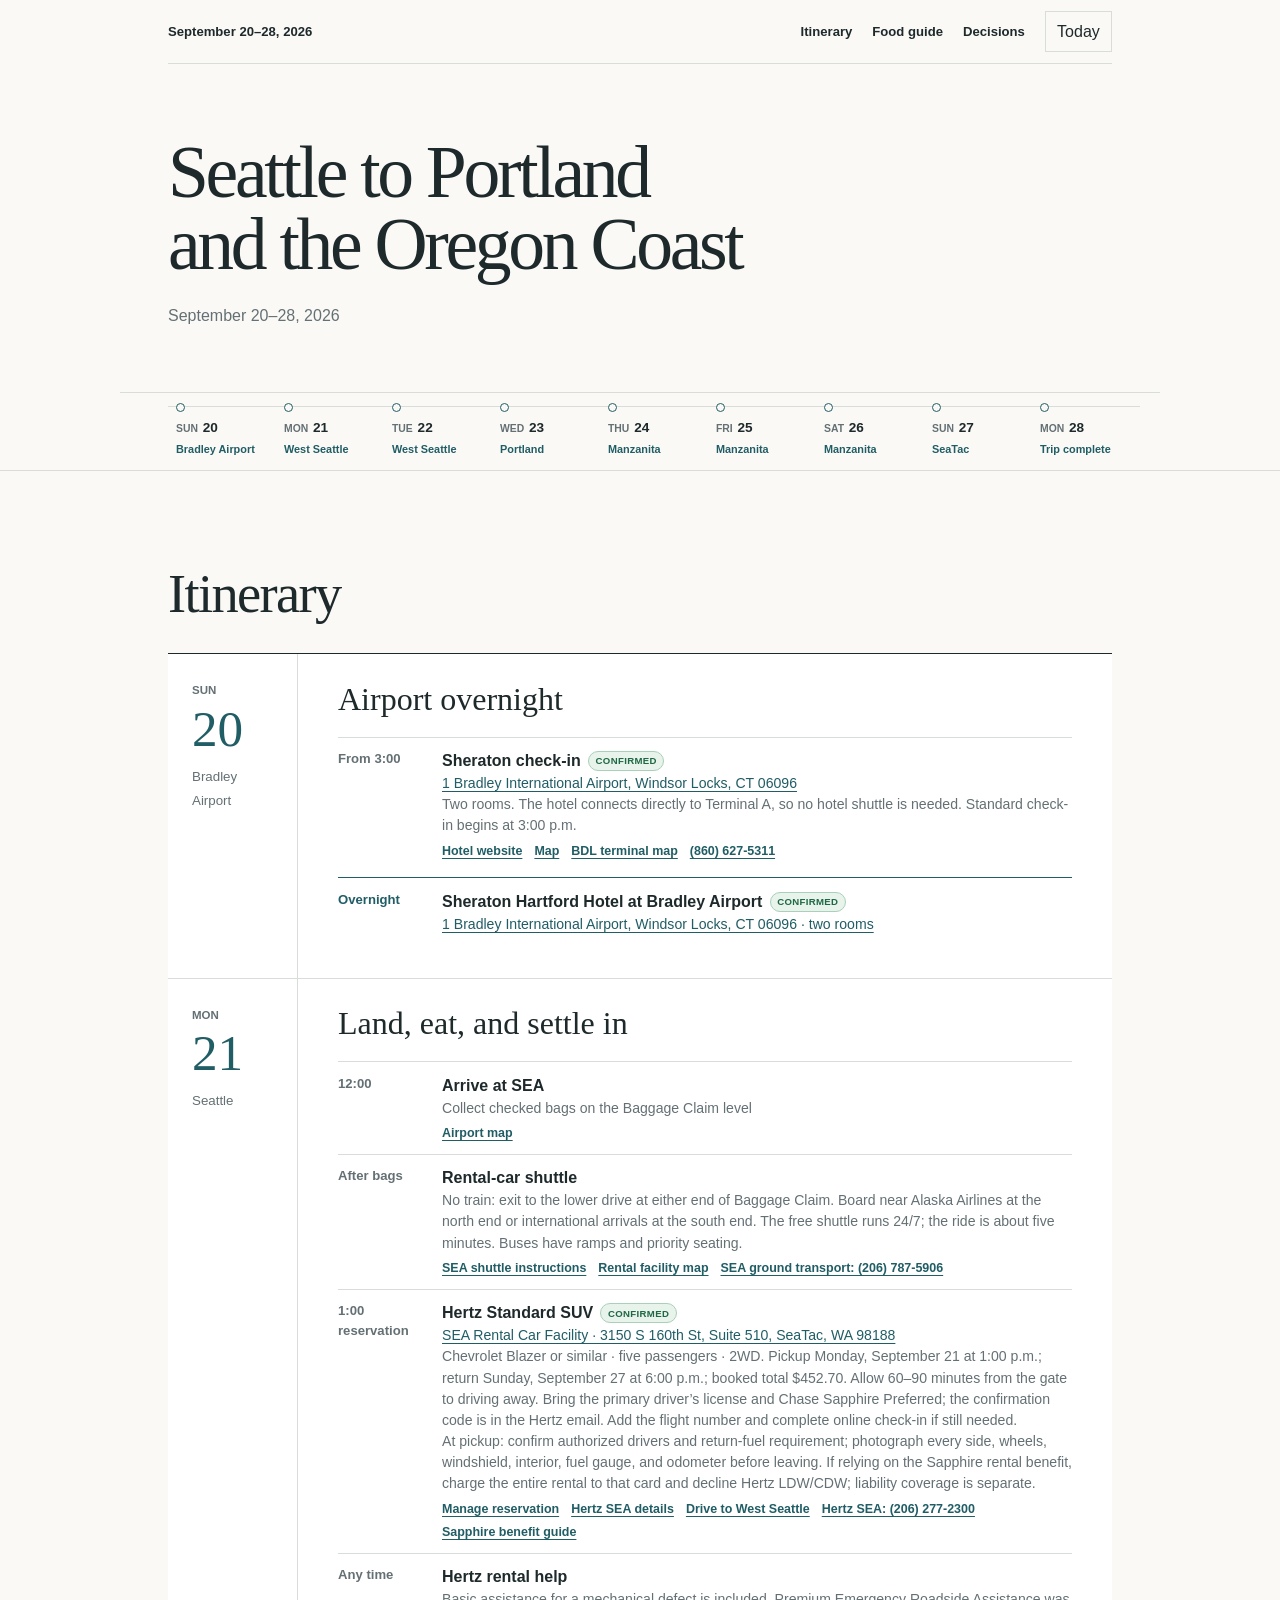
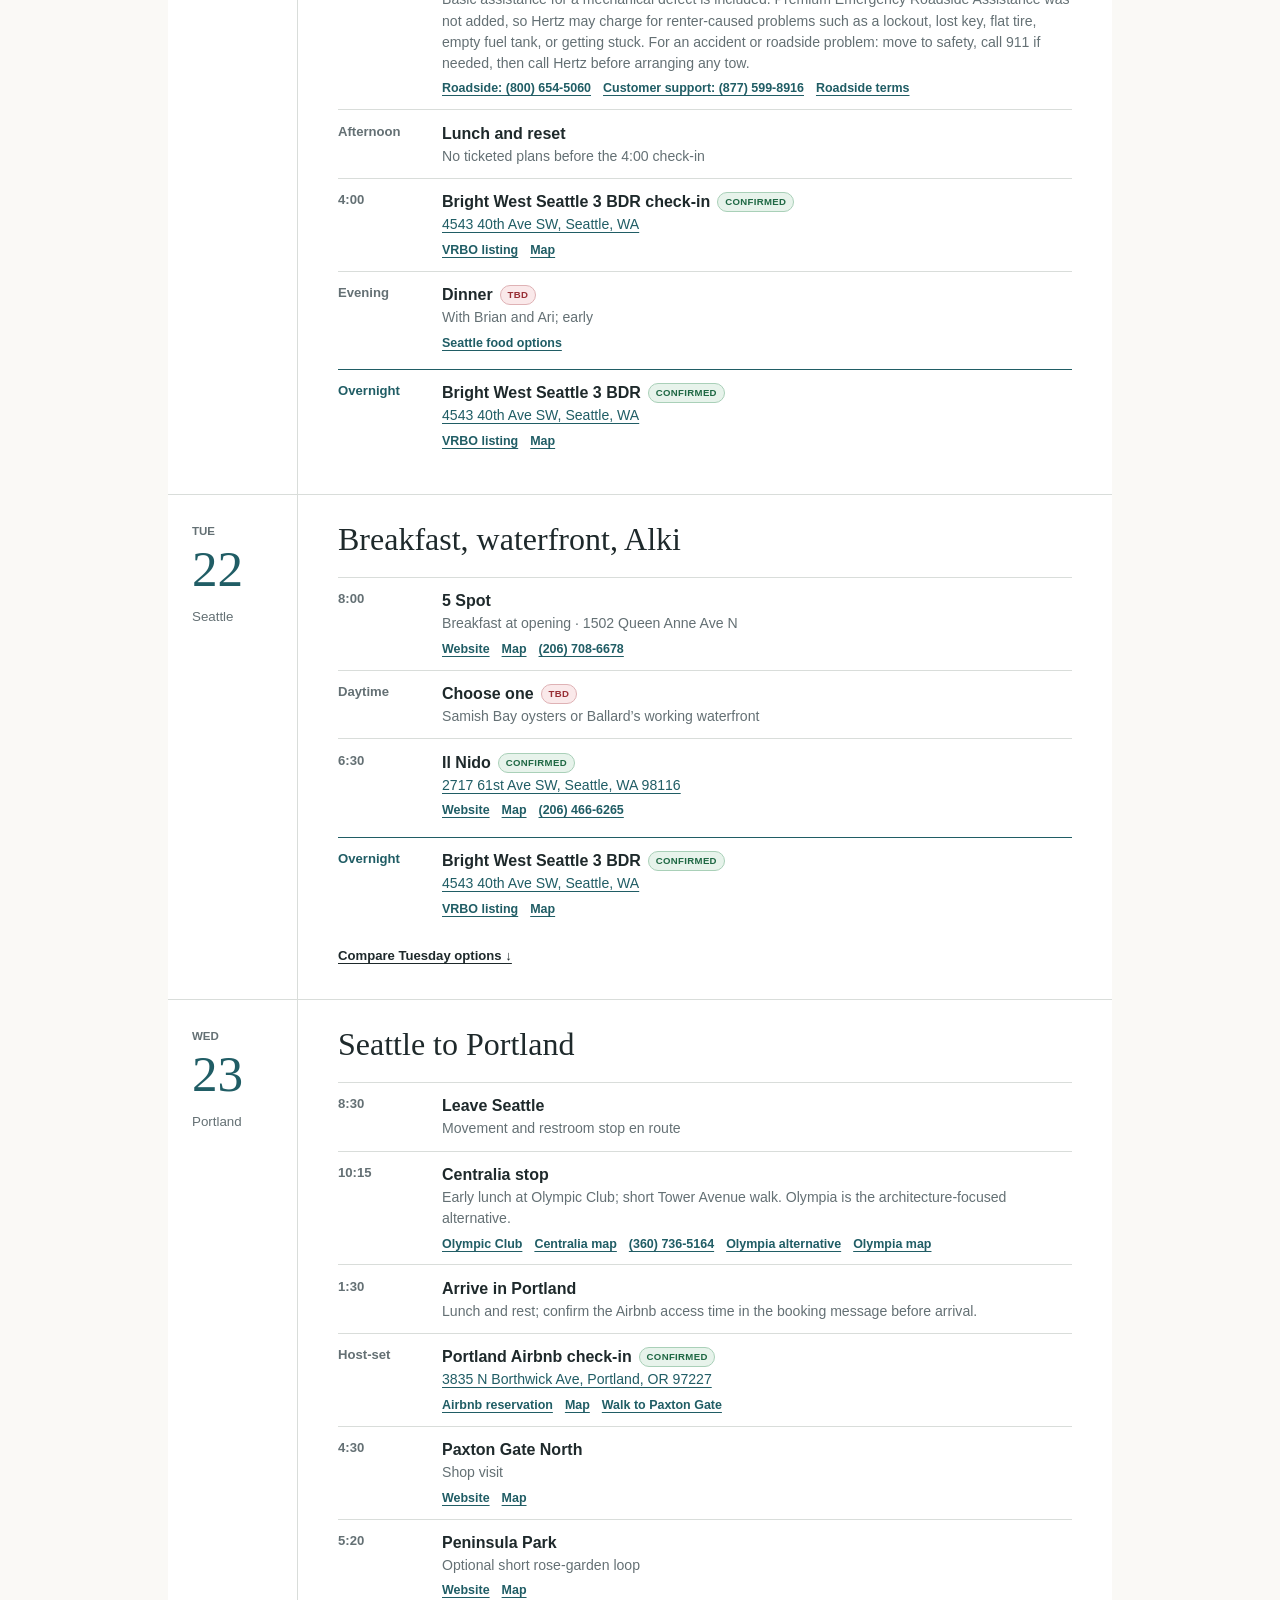
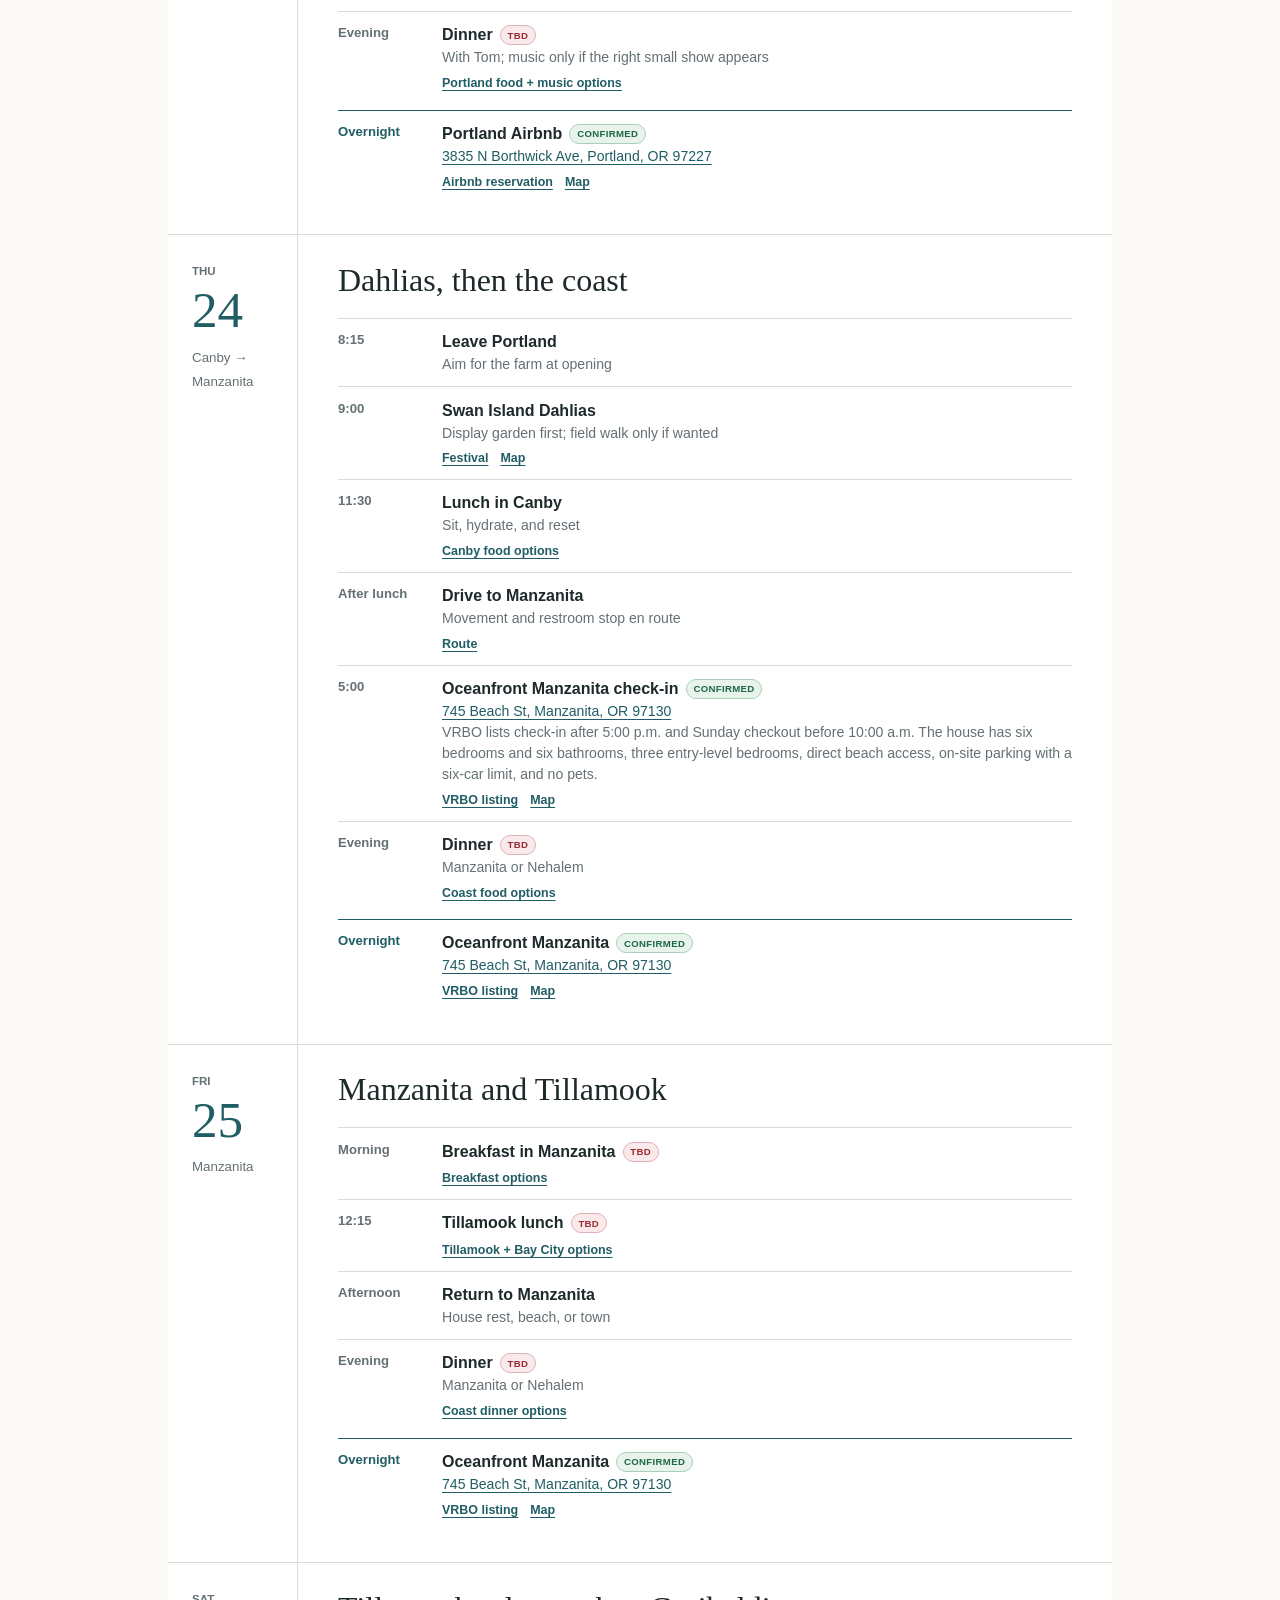
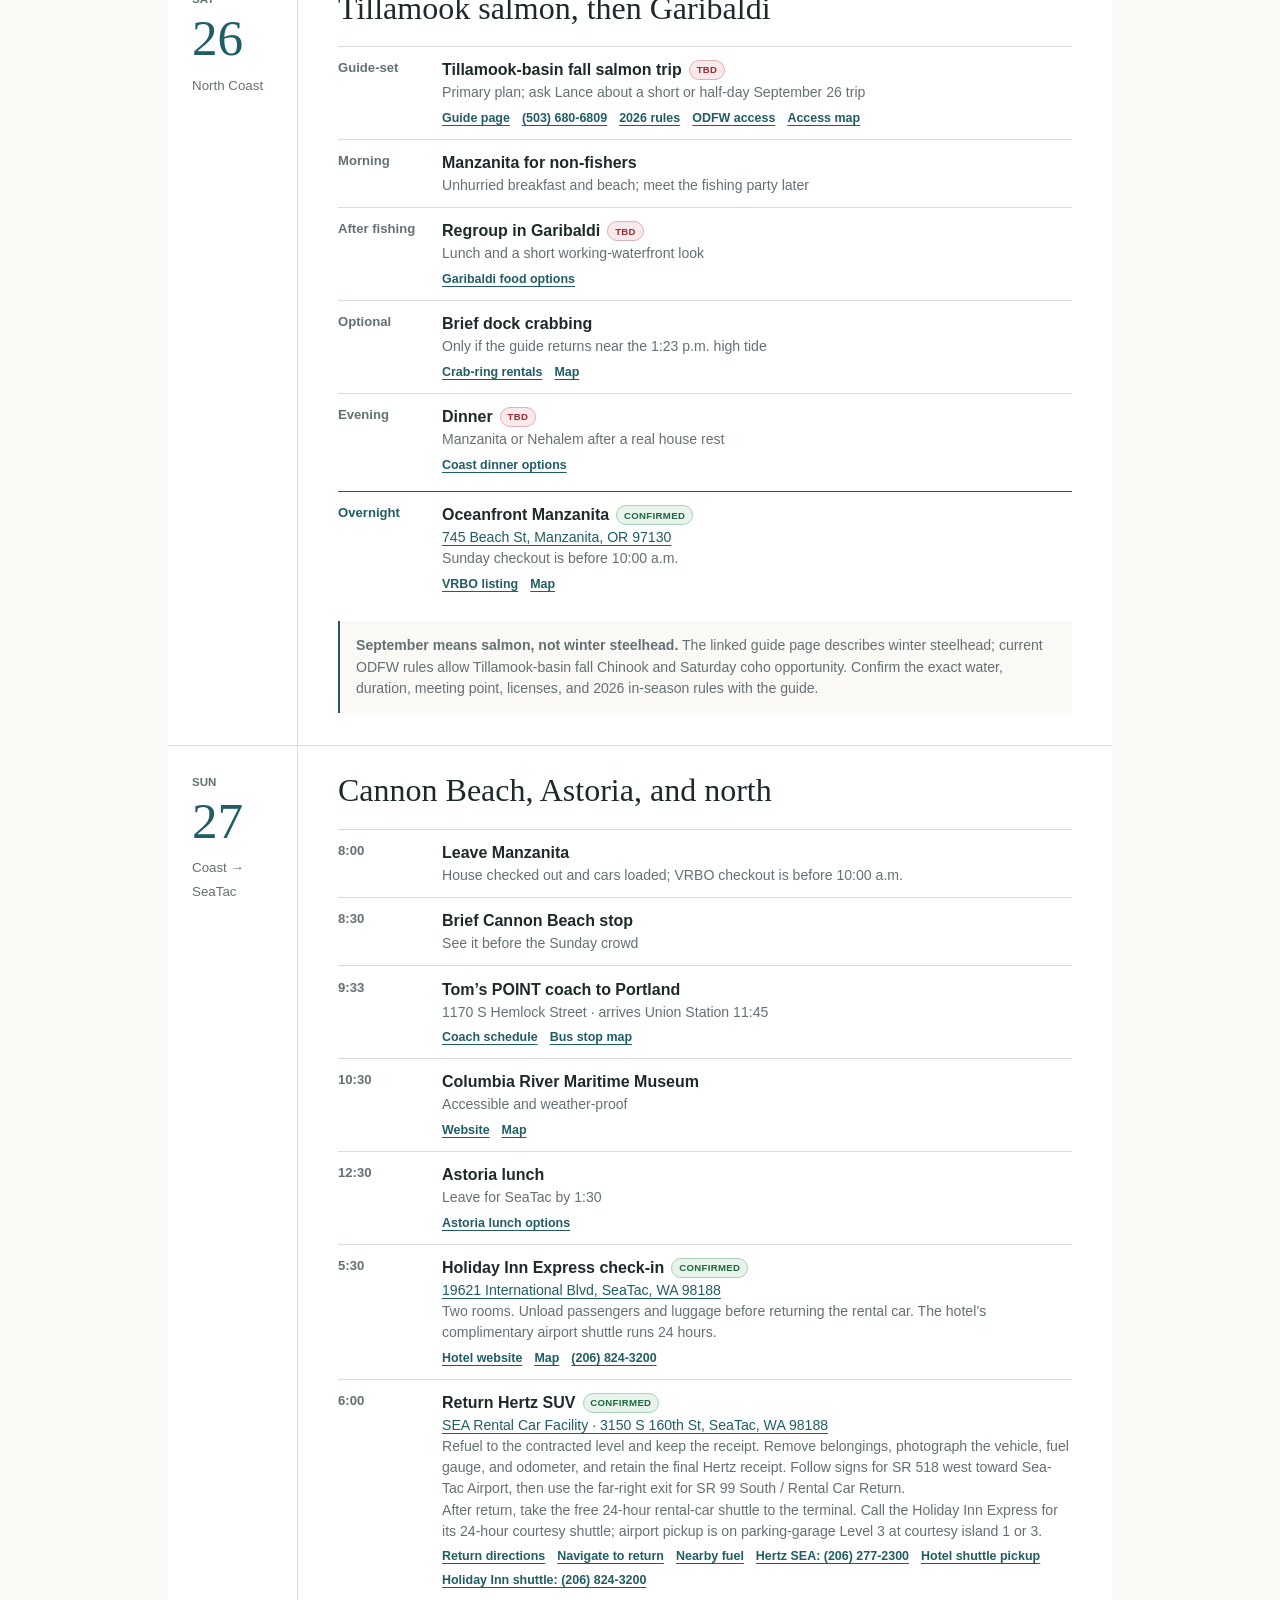
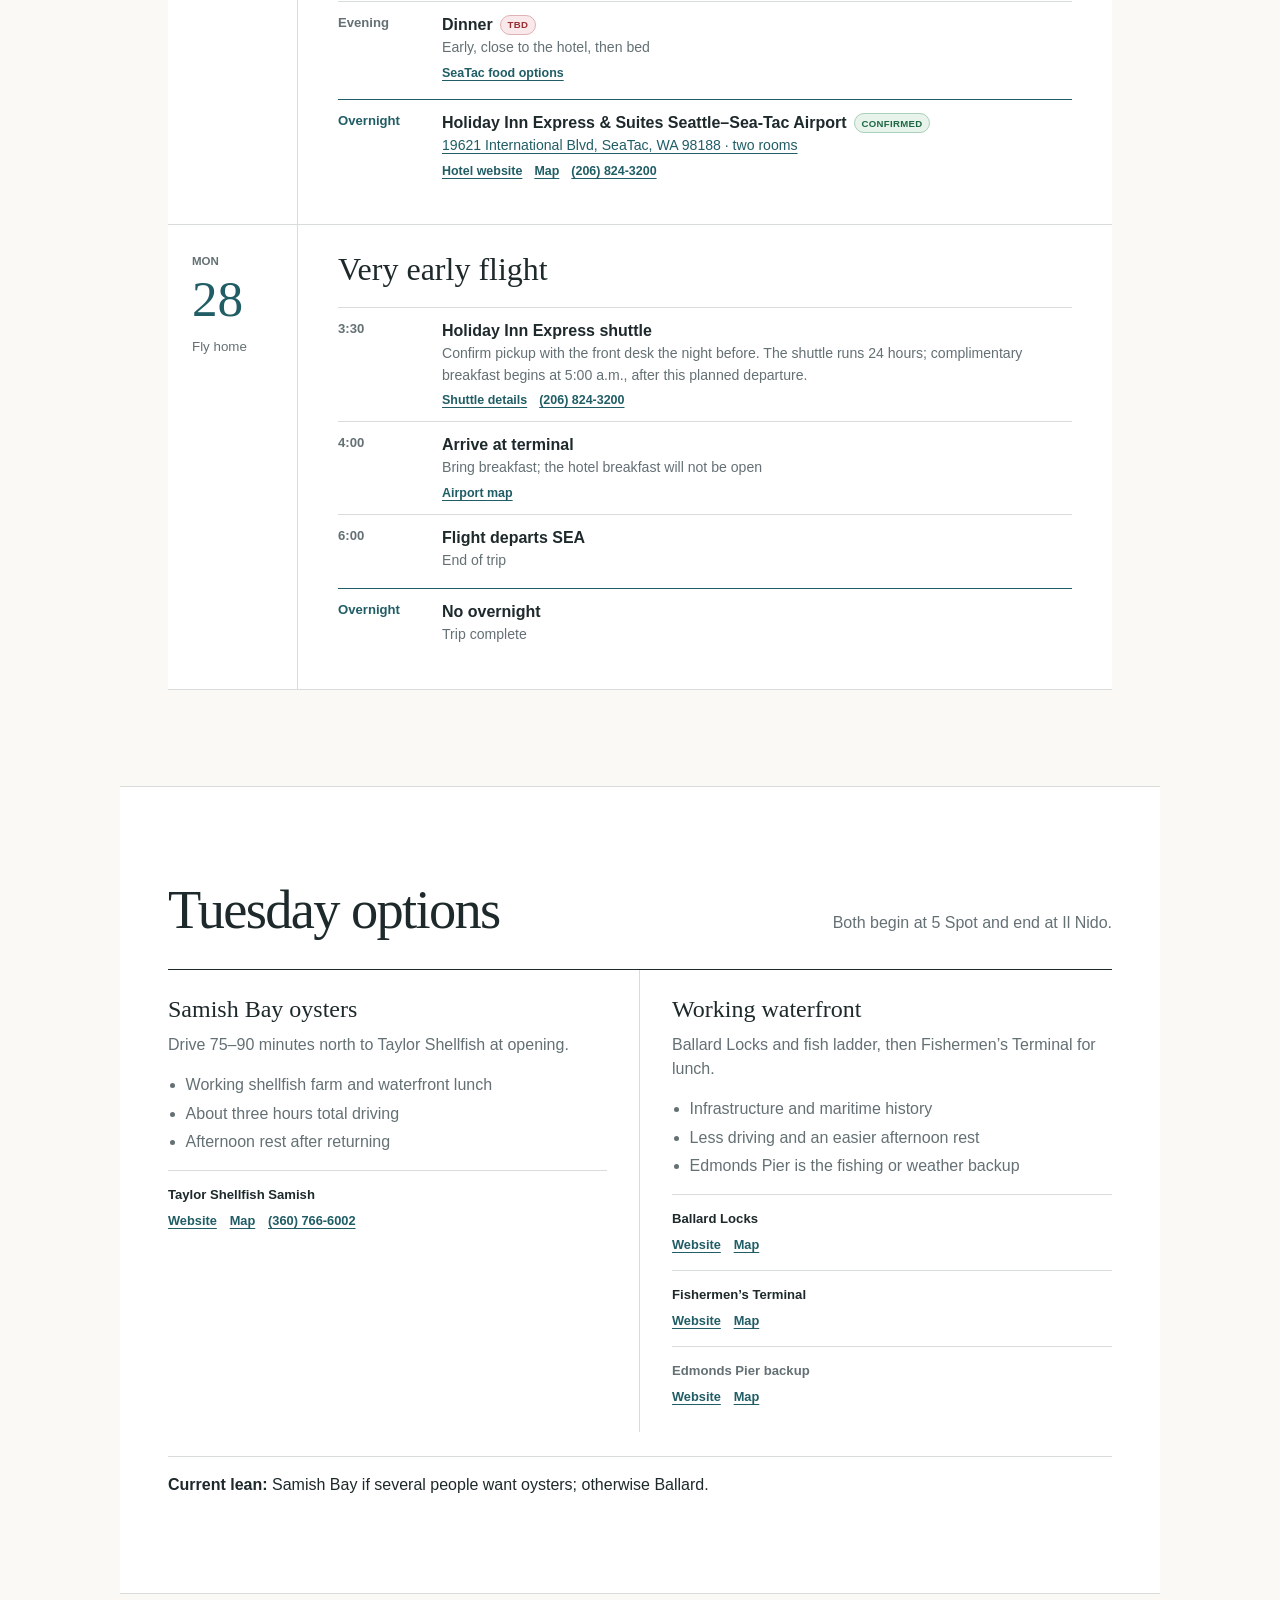
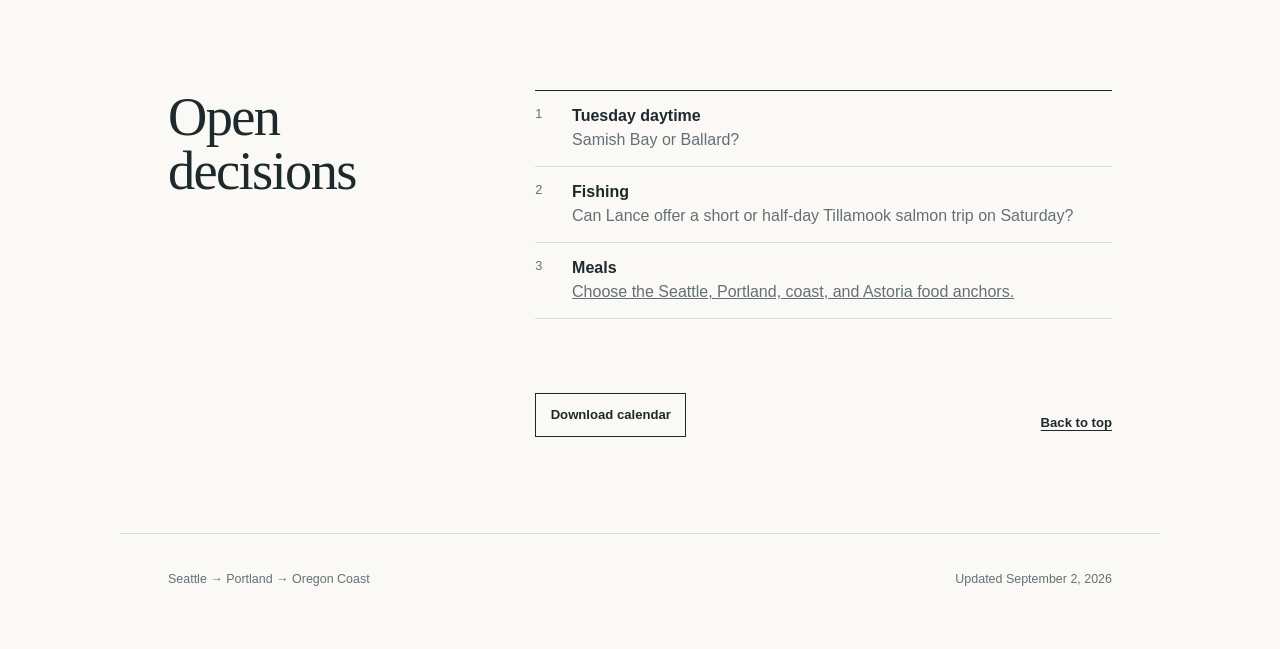
==== index.html @ 7dfa84a8 "Add confirmed lodging to itinerary" ====
<!doctype html>
<html lang="en">
  <head>
    <meta charset="utf-8" />
    <meta name="viewport" content="width=device-width, initial-scale=1" />
    <meta name="theme-color" content="#173f43" />
    <meta name="robots" content="noindex, nofollow" />
    <meta
      name="description"
      content="A family itinerary for Bradley Airport, Seattle, Portland, and the Oregon Coast — September 20–28, 2026."
    />
    <title>Seattle → Portland → Coast · September 2026</title>
    <link rel="manifest" href="manifest.webmanifest" />
    <meta name="apple-mobile-web-app-capable" content="yes" />
    <meta name="apple-mobile-web-app-status-bar-style" content="black-translucent" />
    <link rel="stylesheet" href="styles.css?v=20260902-lodging" />
    <script src="app.js?v=20260902-lodging" defer></script>
  </head>
  <body>
    <a class="skip-link" href="#itinerary">Skip to itinerary</a>

    <header class="hero" id="top">
      <nav class="topbar" aria-label="Primary navigation">
        <a class="wordmark" href="#top" aria-label="Trip home">September 20–28, 2026</a>
        <div class="nav-links">
          <a href="#itinerary">Itinerary</a>
          <a class="food-nav-link" href="food.html">Food guide</a>
          <a href="#decisions">Decisions</a>
          <button class="today-button" id="today-button" type="button">Today</button>
        </div>
      </nav>

      <div class="hero-copy">
        <h1>Seattle to Portland<br />and the Oregon Coast</h1>
        <p class="countdown" id="countdown" aria-live="polite">September 20–28, 2026</p>
      </div>
    </header>

    <nav class="day-jump" aria-label="Jump to a day">
      <a href="#day-2026-09-20" aria-label="Sunday, September 20. Overnight: Bradley Airport."><span class="jump-date"><small>Sun</small><strong>20</strong></span><span class="jump-overnight">Bradley Airport</span></a>
      <a href="#day-2026-09-21" aria-label="Monday, September 21. Overnight: West Seattle."><span class="jump-date"><small>Mon</small><strong>21</strong></span><span class="jump-overnight">West Seattle</span></a>
      <a href="#day-2026-09-22" aria-label="Tuesday, September 22. Overnight: West Seattle."><span class="jump-date"><small>Tue</small><strong>22</strong></span><span class="jump-overnight">West Seattle</span></a>
      <a href="#day-2026-09-23" aria-label="Wednesday, September 23. Overnight: Portland."><span class="jump-date"><small>Wed</small><strong>23</strong></span><span class="jump-overnight">Portland</span></a>
      <a href="#day-2026-09-24" aria-label="Thursday, September 24. Overnight: Manzanita."><span class="jump-date"><small>Thu</small><strong>24</strong></span><span class="jump-overnight">Manzanita</span></a>
      <a href="#day-2026-09-25" aria-label="Friday, September 25. Overnight: Manzanita."><span class="jump-date"><small>Fri</small><strong>25</strong></span><span class="jump-overnight">Manzanita</span></a>
      <a href="#day-2026-09-26" aria-label="Saturday, September 26. Overnight: Manzanita."><span class="jump-date"><small>Sat</small><strong>26</strong></span><span class="jump-overnight">Manzanita</span></a>
      <a href="#day-2026-09-27" aria-label="Sunday, September 27. Overnight: SeaTac."><span class="jump-date"><small>Sun</small><strong>27</strong></span><span class="jump-overnight">SeaTac</span></a>
      <a href="#day-2026-09-28" aria-label="Monday, September 28. Trip complete; no overnight."><span class="jump-date"><small>Mon</small><strong>28</strong></span><span class="jump-overnight">Trip complete</span></a>
    </nav>

    <main>
      <section class="section" id="itinerary" aria-labelledby="itinerary-title">
        <div class="section-heading">
          <h2 id="itinerary-title">Itinerary</h2>
        </div>

        <div class="day-grid">
          <article class="day-card" id="day-2026-09-20" data-date="2026-09-20">
            <div class="day-date"><span>Sun</span><strong>20</strong><small>Bradley Airport</small></div>
            <div class="day-content">
              <h3>Airport overnight</h3>
              <div class="timeline">
                <div><time>From 3:00</time><p><strong>Sheraton check-in <span class="status-chip status-confirmed">Confirmed</span></strong><a class="agenda-address" href="https://www.google.com/maps/search/?api=1&amp;query=Sheraton+Hartford+Hotel+at+Bradley+Airport+1+Bradley+International+Airport+Windsor+Locks+CT+06096" target="_blank" rel="noreferrer">1 Bradley International Airport, Windsor Locks, CT 06096</a><span>Two rooms. The hotel connects directly to Terminal A, so no hotel shuttle is needed. Standard check-in begins at 3:00 p.m.</span><span class="timeline-links"><a class="resource-link website" href="https://www.marriott.com/en-us/hotels/bdlsi-sheraton-hartford-hotel-at-bradley-airport/overview/" target="_blank" rel="noreferrer">Hotel website</a><a class="resource-link map" href="https://www.google.com/maps/search/?api=1&amp;query=Sheraton+Hartford+Hotel+at+Bradley+Airport+1+Bradley+International+Airport+Windsor+Locks+CT+06096" target="_blank" rel="noreferrer">Map</a><a class="resource-link website" href="https://bradleyairport.com/directions-parking/terminal-maps/" target="_blank" rel="noreferrer">BDL terminal map</a><a class="resource-link phone" href="tel:+18606275311">(860) 627-5311</a></span></p></div>
                <div class="overnight-row"><time>Overnight</time><p><strong>Sheraton Hartford Hotel at Bradley Airport <span class="status-chip status-confirmed">Confirmed</span></strong><a class="overnight-address" href="https://www.google.com/maps/search/?api=1&amp;query=Sheraton+Hartford+Hotel+at+Bradley+Airport+1+Bradley+International+Airport+Windsor+Locks+CT+06096" target="_blank" rel="noreferrer">1 Bradley International Airport, Windsor Locks, CT 06096 · two rooms</a></p></div>
              </div>
            </div>
          </article>

          <article class="day-card" id="day-2026-09-21" data-date="2026-09-21">
            <div class="day-date"><span>Mon</span><strong>21</strong><small>Seattle</small></div>
            <div class="day-content">
              <h3>Land, eat, and settle in</h3>
              <div class="timeline">
                <div><time>12:00</time><p><strong>Arrive at SEA</strong><span>Collect checked bags on the Baggage Claim level</span><span class="timeline-links"><a class="resource-link map" href="https://www.google.com/maps/search/?api=1&amp;query=Seattle-Tacoma+International+Airport" target="_blank" rel="noreferrer">Airport map</a></span></p></div>
                <div><time>After bags</time><p><strong>Rental-car shuttle</strong><span>No train: exit to the lower drive at either end of Baggage Claim. Board near Alaska Airlines at the north end or international arrivals at the south end. The free shuttle runs 24/7; the ride is about five minutes. Buses have ramps and priority seating.</span><span class="timeline-links"><a class="resource-link website" href="https://www.portseattle.org/sea/ground-transportation/rental-car" target="_blank" rel="noreferrer">SEA shuttle instructions</a><a class="resource-link map" href="https://www.google.com/maps/search/?api=1&amp;query=SEA+Airport+Rental+Car+Facility+3150+S+160th+St+SeaTac+WA+98188" target="_blank" rel="noreferrer">Rental facility map</a><a class="resource-link phone" href="tel:+12067875906">SEA ground transport: (206) 787-5906</a></span></p></div>
                <div><time>1:00 reservation</time><p><strong>Hertz Standard SUV <span class="status-chip status-confirmed">Confirmed</span></strong><a class="agenda-address" href="https://www.google.com/maps/search/?api=1&amp;query=Hertz+SEA+3150+S+160th+St+Suite+510+SeaTac+WA+98188" target="_blank" rel="noreferrer">SEA Rental Car Facility · 3150 S 160th St, Suite 510, SeaTac, WA 98188</a><span>Chevrolet Blazer or similar · five passengers · 2WD. Pickup Monday, September 21 at 1:00 p.m.; return Sunday, September 27 at 6:00 p.m.; booked total $452.70. Allow 60–90 minutes from the gate to driving away. Bring the primary driver’s license and Chase Sapphire Preferred; the confirmation code is in the Hertz email. Add the flight number and complete online check-in if still needed.</span><span>At pickup: confirm authorized drivers and return-fuel requirement; photograph every side, wheels, windshield, interior, fuel gauge, and odometer before leaving. If relying on the Sapphire rental benefit, charge the entire rental to that card and decline Hertz LDW/CDW; liability coverage is separate.</span><span class="timeline-links"><a class="resource-link website" href="https://www.hertz.com/us/en/reservation/lookup" target="_blank" rel="noreferrer">Manage reservation</a><a class="resource-link website" href="https://www.hertz.com/us/en/location/unitedstates/washington/seatac/seat11" target="_blank" rel="noreferrer">Hertz SEA details</a><a class="resource-link map" href="https://www.google.com/maps/dir/?api=1&amp;origin=SEA+Airport+Rental+Car+Facility+3150+S+160th+St+SeaTac+WA+98188&amp;destination=4543+40th+Ave+SW+Seattle+WA&amp;travelmode=driving" target="_blank" rel="noreferrer">Drive to West Seattle</a><a class="resource-link phone" href="tel:+12062772300">Hertz SEA: (206) 277-2300</a><a class="resource-link website" href="https://www.chasebenefits.com/K113-012/pdf/BGC11599.pdf" target="_blank" rel="noreferrer">Sapphire benefit guide</a></span></p></div>
                <div><time>Any time</time><p><strong>Hertz rental help</strong><span>Basic assistance for a mechanical defect is included. Premium Emergency Roadside Assistance was not added, so Hertz may charge for renter-caused problems such as a lockout, lost key, flat tire, empty fuel tank, or getting stuck. For an accident or roadside problem: move to safety, call 911 if needed, then call Hertz before arranging any tow.</span><span class="timeline-links"><a class="resource-link phone" href="tel:+18006545060">Roadside: (800) 654-5060</a><a class="resource-link phone" href="tel:+18775998916">Customer support: (877) 599-8916</a><a class="resource-link website" href="https://www.hertz.com/us/en/products-and-services/value-added-services/united-states/premium-emergency-roadside-assistance" target="_blank" rel="noreferrer">Roadside terms</a></span></p></div>
                <div><time>Afternoon</time><p><strong>Lunch and reset</strong><span>No ticketed plans before the 4:00 check-in</span></p></div>
                <div><time>4:00</time><p><strong>Bright West Seattle 3 BDR check-in <span class="status-chip status-confirmed">Confirmed</span></strong><a class="agenda-address" href="https://www.google.com/maps/search/?api=1&amp;query=4543+40th+Ave+SW+Seattle+WA" target="_blank" rel="noreferrer">4543 40th Ave SW, Seattle, WA</a><span class="timeline-links"><a class="resource-link website" href="https://www.vrbo.com/5130391?chkin=2026-09-21&amp;chkout=2026-09-23&amp;adults=4" target="_blank" rel="noreferrer">VRBO listing</a><a class="resource-link map" href="https://www.google.com/maps/search/?api=1&amp;query=4543+40th+Ave+SW+Seattle+WA" target="_blank" rel="noreferrer">Map</a></span></p></div>
                <div><time>Evening</time><p><strong>Dinner <span class="status-chip status-tbd">TBD</span></strong><span>With Brian and Ari; early</span><span class="timeline-links"><a class="resource-link website" href="food.html#seattle">Seattle food options</a></span></p></div>
                <div class="overnight-row"><time>Overnight</time><p><strong>Bright West Seattle 3 BDR <span class="status-chip status-confirmed">Confirmed</span></strong><a class="overnight-address" href="https://www.google.com/maps/search/?api=1&amp;query=4543+40th+Ave+SW+Seattle+WA" target="_blank" rel="noreferrer">4543 40th Ave SW, Seattle, WA</a><span class="timeline-links"><a class="resource-link website" href="https://www.vrbo.com/5130391?chkin=2026-09-21&amp;chkout=2026-09-23&amp;adults=4" target="_blank" rel="noreferrer">VRBO listing</a><a class="resource-link map" href="https://www.google.com/maps/search/?api=1&amp;query=4543+40th+Ave+SW+Seattle+WA" target="_blank" rel="noreferrer">Map</a></span></p></div>
              </div>
            </div>
          </article>

          <article class="day-card" id="day-2026-09-22" data-date="2026-09-22">
            <div class="day-date"><span>Tue</span><strong>22</strong><small>Seattle</small></div>
            <div class="day-content">
              <h3>Breakfast, waterfront, Alki</h3>
              <div class="timeline">
                <div><time>8:00</time><p><strong>5 Spot</strong><span>Breakfast at opening · 1502 Queen Anne Ave N</span><span class="timeline-links"><a class="resource-link website" href="https://5spotseattle.com/" target="_blank" rel="noreferrer">Website</a><a class="resource-link map" href="https://www.google.com/maps/search/?api=1&amp;query=5+Spot+1502+Queen+Anne+Ave+N+Seattle+WA" target="_blank" rel="noreferrer">Map</a><a class="resource-link phone" href="tel:+12067086678">(206) 708-6678</a></span></p></div>
                <div><time>Daytime</time><p><strong>Choose one <span class="status-chip status-tbd">TBD</span></strong><span>Samish Bay oysters or Ballard’s working waterfront</span></p></div>
                <div><time>6:30</time><p><strong>Il Nido <span class="status-chip status-confirmed">Confirmed</span></strong><a class="agenda-address" href="https://www.google.com/maps/search/?api=1&amp;query=Il+Nido+2717+61st+Ave+SW+Seattle+WA+98116" target="_blank" rel="noreferrer">2717 61st Ave SW, Seattle, WA 98116</a><span class="timeline-links"><a class="resource-link website" href="https://ilnidoseattle.com/" target="_blank" rel="noreferrer">Website</a><a class="resource-link map" href="https://www.google.com/maps/search/?api=1&amp;query=Il+Nido+2717+61st+Ave+SW+Seattle+WA" target="_blank" rel="noreferrer">Map</a><a class="resource-link phone" href="tel:+12064666265">(206) 466-6265</a></span></p></div>
                <div class="overnight-row"><time>Overnight</time><p><strong>Bright West Seattle 3 BDR <span class="status-chip status-confirmed">Confirmed</span></strong><a class="overnight-address" href="https://www.google.com/maps/search/?api=1&amp;query=4543+40th+Ave+SW+Seattle+WA" target="_blank" rel="noreferrer">4543 40th Ave SW, Seattle, WA</a><span class="timeline-links"><a class="resource-link website" href="https://www.vrbo.com/5130391?chkin=2026-09-21&amp;chkout=2026-09-23&amp;adults=4" target="_blank" rel="noreferrer">VRBO listing</a><a class="resource-link map" href="https://www.google.com/maps/search/?api=1&amp;query=4543+40th+Ave+SW+Seattle+WA" target="_blank" rel="noreferrer">Map</a></span></p></div>
              </div>
              <a class="jump-link" href="#tuesday-choice">Compare Tuesday options ↓</a>
            </div>
          </article>

          <article class="day-card" id="day-2026-09-23" data-date="2026-09-23">
            <div class="day-date"><span>Wed</span><strong>23</strong><small>Portland</small></div>
            <div class="day-content">
              <h3>Seattle to Portland</h3>
              <div class="timeline">
                <div><time>8:30</time><p><strong>Leave Seattle</strong><span>Movement and restroom stop en route</span></p></div>
                <div><time>10:15</time><p><strong>Centralia stop</strong><span>Early lunch at Olympic Club; short Tower Avenue walk. Olympia is the architecture-focused alternative.</span><span class="timeline-links"><a class="resource-link website" href="https://www.mcmenamins.com/olympic-club/olympic-club-pub" target="_blank" rel="noreferrer">Olympic Club</a><a class="resource-link map" href="https://www.google.com/maps/search/?api=1&amp;query=McMenamins+Olympic+Club+112+N+Tower+Ave+Centralia+WA" target="_blank" rel="noreferrer">Centralia map</a><a class="resource-link phone" href="tel:+13607365164">(360) 736-5164</a><a class="resource-link website" href="https://des.wa.gov/services/facilities-leasing/capitol-campus/visiting-capitol" target="_blank" rel="noreferrer">Olympia alternative</a><a class="resource-link map" href="https://www.google.com/maps/search/?api=1&amp;query=Washington+State+Capitol+Olympia+WA" target="_blank" rel="noreferrer">Olympia map</a></span></p></div>
                <div><time>1:30</time><p><strong>Arrive in Portland</strong><span>Lunch and rest; confirm the Airbnb access time in the booking message before arrival.</span></p></div>
                <div><time>Host-set</time><p><strong>Portland Airbnb check-in <span class="status-chip status-confirmed">Confirmed</span></strong><a class="agenda-address" href="https://www.google.com/maps/search/?api=1&amp;query=3835+N+Borthwick+Ave+Portland+OR+97227" target="_blank" rel="noreferrer">3835 N Borthwick Ave, Portland, OR 97227</a><span class="timeline-links"><a class="resource-link website" href="https://www.airbnb.com/trips/v1" target="_blank" rel="noreferrer">Airbnb reservation</a><a class="resource-link map" href="https://www.google.com/maps/search/?api=1&amp;query=3835+N+Borthwick+Ave+Portland+OR+97227" target="_blank" rel="noreferrer">Map</a><a class="resource-link map" href="https://www.google.com/maps/dir/?api=1&amp;origin=3835+N+Borthwick+Ave+Portland+OR+97227&amp;destination=Paxton+Gate+4204+N+Mississippi+Ave+Portland+OR+97217&amp;travelmode=walking" target="_blank" rel="noreferrer">Walk to Paxton Gate</a></span></p></div>
                <div><time>4:30</time><p><strong>Paxton Gate North</strong><span>Shop visit</span><span class="timeline-links"><a class="resource-link website" href="https://paxtongate.com/pages/hours-locations" target="_blank" rel="noreferrer">Website</a><a class="resource-link map" href="https://www.google.com/maps/search/?api=1&amp;query=Paxton+Gate+4204+N+Mississippi+Ave+Portland+OR" target="_blank" rel="noreferrer">Map</a></span></p></div>
                <div><time>5:20</time><p><strong>Peninsula Park</strong><span>Optional short rose-garden loop</span><span class="timeline-links"><a class="resource-link website" href="https://www.portland.gov/parks/peninsula-park" target="_blank" rel="noreferrer">Website</a><a class="resource-link map" href="https://www.google.com/maps/search/?api=1&amp;query=Peninsula+Park+700+N+Rosa+Parks+Way+Portland+OR" target="_blank" rel="noreferrer">Map</a></span></p></div>
                <div><time>Evening</time><p><strong>Dinner <span class="status-chip status-tbd">TBD</span></strong><span>With Tom; music only if the right small show appears</span><span class="timeline-links"><a class="resource-link website" href="food.html#portland">Portland food + music options</a></span></p></div>
                <div class="overnight-row"><time>Overnight</time><p><strong>Portland Airbnb <span class="status-chip status-confirmed">Confirmed</span></strong><a class="overnight-address" href="https://www.google.com/maps/search/?api=1&amp;query=3835+N+Borthwick+Ave+Portland+OR+97227" target="_blank" rel="noreferrer">3835 N Borthwick Ave, Portland, OR 97227</a><span class="timeline-links"><a class="resource-link website" href="https://www.airbnb.com/trips/v1" target="_blank" rel="noreferrer">Airbnb reservation</a><a class="resource-link map" href="https://www.google.com/maps/search/?api=1&amp;query=3835+N+Borthwick+Ave+Portland+OR+97227" target="_blank" rel="noreferrer">Map</a></span></p></div>
              </div>
            </div>
          </article>

          <article class="day-card" id="day-2026-09-24" data-date="2026-09-24">
            <div class="day-date"><span>Thu</span><strong>24</strong><small>Canby → Manzanita</small></div>
            <div class="day-content">
              <h3>Dahlias, then the coast</h3>
              <div class="timeline">
                <div><time>8:15</time><p><strong>Leave Portland</strong><span>Aim for the farm at opening</span></p></div>
                <div><time>9:00</time><p><strong>Swan Island Dahlias</strong><span>Display garden first; field walk only if wanted</span><span class="timeline-links"><a class="resource-link website" href="https://dahlias.com/pages/annual-dahlia-festival" target="_blank" rel="noreferrer">Festival</a><a class="resource-link map" href="https://www.google.com/maps/search/?api=1&amp;query=Swan+Island+Dahlias+995+NW+22nd+Ave+Canby+OR" target="_blank" rel="noreferrer">Map</a></span></p></div>
                <div><time>11:30</time><p><strong>Lunch in Canby</strong><span>Sit, hydrate, and reset</span><span class="timeline-links"><a class="resource-link website" href="food.html#canby">Canby food options</a></span></p></div>
                <div><time>After lunch</time><p><strong>Drive to Manzanita</strong><span>Movement and restroom stop en route</span><span class="timeline-links"><a class="resource-link map" href="https://www.google.com/maps/dir/?api=1&amp;origin=Swan+Island+Dahlias+Canby+OR&amp;destination=Manzanita+OR" target="_blank" rel="noreferrer">Route</a></span></p></div>
                <div><time>5:00</time><p><strong>Oceanfront Manzanita check-in <span class="status-chip status-confirmed">Confirmed</span></strong><a class="agenda-address" href="https://www.google.com/maps/search/?api=1&amp;query=745+Beach+St+Manzanita+OR+97130" target="_blank" rel="noreferrer">745 Beach St, Manzanita, OR 97130</a><span>VRBO lists check-in after 5:00 p.m. and Sunday checkout before 10:00 a.m. The house has six bedrooms and six bathrooms, three entry-level bedrooms, direct beach access, on-site parking with a six-car limit, and no pets.</span><span class="timeline-links"><a class="resource-link website" href="https://www.vrbo.com/3063868?chkin=2026-09-24&amp;chkout=2026-09-27" target="_blank" rel="noreferrer">VRBO listing</a><a class="resource-link map" href="https://www.google.com/maps/search/?api=1&amp;query=745+Beach+St+Manzanita+OR+97130" target="_blank" rel="noreferrer">Map</a></span></p></div>
                <div><time>Evening</time><p><strong>Dinner <span class="status-chip status-tbd">TBD</span></strong><span>Manzanita or Nehalem</span><span class="timeline-links"><a class="resource-link website" href="food.html#coast">Coast food options</a></span></p></div>
                <div class="overnight-row"><time>Overnight</time><p><strong>Oceanfront Manzanita <span class="status-chip status-confirmed">Confirmed</span></strong><a class="overnight-address" href="https://www.google.com/maps/search/?api=1&amp;query=745+Beach+St+Manzanita+OR+97130" target="_blank" rel="noreferrer">745 Beach St, Manzanita, OR 97130</a><span class="timeline-links"><a class="resource-link website" href="https://www.vrbo.com/3063868?chkin=2026-09-24&amp;chkout=2026-09-27" target="_blank" rel="noreferrer">VRBO listing</a><a class="resource-link map" href="https://www.google.com/maps/search/?api=1&amp;query=745+Beach+St+Manzanita+OR+97130" target="_blank" rel="noreferrer">Map</a></span></p></div>
              </div>
            </div>
          </article>

          <article class="day-card" id="day-2026-09-25" data-date="2026-09-25">
            <div class="day-date"><span>Fri</span><strong>25</strong><small>Manzanita</small></div>
            <div class="day-content">
              <h3>Manzanita and Tillamook</h3>
              <div class="timeline">
                <div><time>Morning</time><p><strong>Breakfast in Manzanita <span class="status-chip status-tbd">TBD</span></strong><span class="timeline-links"><a class="resource-link website" href="food.html#coast">Breakfast options</a></span></p></div>
                <div><time>12:15</time><p><strong>Tillamook lunch <span class="status-chip status-tbd">TBD</span></strong><span class="timeline-links"><a class="resource-link website" href="food.html#tillamook">Tillamook + Bay City options</a></span></p></div>
                <div><time>Afternoon</time><p><strong>Return to Manzanita</strong><span>House rest, beach, or town</span></p></div>
                <div><time>Evening</time><p><strong>Dinner <span class="status-chip status-tbd">TBD</span></strong><span>Manzanita or Nehalem</span><span class="timeline-links"><a class="resource-link website" href="food.html#coast">Coast dinner options</a></span></p></div>
                <div class="overnight-row"><time>Overnight</time><p><strong>Oceanfront Manzanita <span class="status-chip status-confirmed">Confirmed</span></strong><a class="overnight-address" href="https://www.google.com/maps/search/?api=1&amp;query=745+Beach+St+Manzanita+OR+97130" target="_blank" rel="noreferrer">745 Beach St, Manzanita, OR 97130</a><span class="timeline-links"><a class="resource-link website" href="https://www.vrbo.com/3063868?chkin=2026-09-24&amp;chkout=2026-09-27" target="_blank" rel="noreferrer">VRBO listing</a><a class="resource-link map" href="https://www.google.com/maps/search/?api=1&amp;query=745+Beach+St+Manzanita+OR+97130" target="_blank" rel="noreferrer">Map</a></span></p></div>
              </div>
            </div>
          </article>

          <article class="day-card" id="day-2026-09-26" data-date="2026-09-26">
            <div class="day-date"><span>Sat</span><strong>26</strong><small>North Coast</small></div>
            <div class="day-content">
              <h3>Tillamook salmon, then Garibaldi</h3>
              <div class="timeline">
                <div><time>Guide-set</time><p><strong>Tillamook-basin fall salmon trip <span class="status-chip status-tbd">TBD</span></strong><span>Primary plan; ask Lance about a short or half-day September 26 trip</span><span class="timeline-links"><a class="resource-link website" href="https://lancefisherfishing.com/tillamook-steelhead-fishing/" target="_blank" rel="noreferrer">Guide page</a><a class="resource-link phone" href="tel:+15036806809">(503) 680-6809</a><a class="resource-link website" href="https://myodfw.com/fishing/seasonal-opportunities" target="_blank" rel="noreferrer">2026 rules</a><a class="resource-link website" href="https://myodfw.com/articles/easy-angling-northwest-zone" target="_blank" rel="noreferrer">ODFW access</a><a class="resource-link map" href="https://www.google.com/maps/search/?api=1&amp;query=Tillamook+River+Tidewater+ADA+Fishing+Platform+Highway+131+Tillamook+OR" target="_blank" rel="noreferrer">Access map</a></span></p></div>
                <div><time>Morning</time><p><strong>Manzanita for non-fishers</strong><span>Unhurried breakfast and beach; meet the fishing party later</span></p></div>
                <div><time>After fishing</time><p><strong>Regroup in Garibaldi <span class="status-chip status-tbd">TBD</span></strong><span>Lunch and a short working-waterfront look</span><span class="timeline-links"><a class="resource-link website" href="food.html#tillamook">Garibaldi food options</a></span></p></div>
                <div><time>Optional</time><p><strong>Brief dock crabbing</strong><span>Only if the guide returns near the 1:23 p.m. high tide</span><span class="timeline-links"><a class="resource-link website" href="https://www.garibaldimarina.com/boatrentals.html" target="_blank" rel="noreferrer">Crab-ring rentals</a><a class="resource-link map" href="https://www.google.com/maps/search/?api=1&amp;query=Garibaldi+Boat+Basin+Oregon" target="_blank" rel="noreferrer">Map</a></span></p></div>
                <div><time>Evening</time><p><strong>Dinner <span class="status-chip status-tbd">TBD</span></strong><span>Manzanita or Nehalem after a real house rest</span><span class="timeline-links"><a class="resource-link website" href="food.html#coast">Coast dinner options</a></span></p></div>
                <div class="overnight-row"><time>Overnight</time><p><strong>Oceanfront Manzanita <span class="status-chip status-confirmed">Confirmed</span></strong><a class="overnight-address" href="https://www.google.com/maps/search/?api=1&amp;query=745+Beach+St+Manzanita+OR+97130" target="_blank" rel="noreferrer">745 Beach St, Manzanita, OR 97130</a><span>Sunday checkout is before 10:00 a.m.</span><span class="timeline-links"><a class="resource-link website" href="https://www.vrbo.com/3063868?chkin=2026-09-24&amp;chkout=2026-09-27" target="_blank" rel="noreferrer">VRBO listing</a><a class="resource-link map" href="https://www.google.com/maps/search/?api=1&amp;query=745+Beach+St+Manzanita+OR+97130" target="_blank" rel="noreferrer">Map</a></span></p></div>
              </div>
              <aside class="note"><strong>September means salmon, not winter steelhead.</strong> The linked guide page describes winter steelhead; current ODFW rules allow Tillamook-basin fall Chinook and Saturday coho opportunity. Confirm the exact water, duration, meeting point, licenses, and 2026 in-season rules with the guide.</aside>
            </div>
          </article>

          <article class="day-card" id="day-2026-09-27" data-date="2026-09-27">
            <div class="day-date"><span>Sun</span><strong>27</strong><small>Coast → SeaTac</small></div>
            <div class="day-content">
              <h3>Cannon Beach, Astoria, and north</h3>
              <div class="timeline">
                <div><time>8:00</time><p><strong>Leave Manzanita</strong><span>House checked out and cars loaded; VRBO checkout is before 10:00 a.m.</span></p></div>
                <div><time>8:30</time><p><strong>Brief Cannon Beach stop</strong><span>See it before the Sunday crowd</span></p></div>
                <div><time>9:33</time><p><strong>Tom’s POINT coach to Portland</strong><span>1170 S Hemlock Street · arrives Union Station 11:45</span><span class="timeline-links"><a class="resource-link website" href="https://www.oregon-point.com/routes" target="_blank" rel="noreferrer">Coach schedule</a><a class="resource-link map" href="https://www.google.com/maps/search/?api=1&amp;query=1170+S+Hemlock+Street+Cannon+Beach+OR" target="_blank" rel="noreferrer">Bus stop map</a></span></p></div>
                <div><time>10:30</time><p><strong>Columbia River Maritime Museum</strong><span>Accessible and weather-proof</span><span class="timeline-links"><a class="resource-link website" href="https://www.crmm.org/" target="_blank" rel="noreferrer">Website</a><a class="resource-link map" href="https://www.google.com/maps/search/?api=1&amp;query=Columbia+River+Maritime+Museum+Astoria+OR" target="_blank" rel="noreferrer">Map</a></span></p></div>
                <div><time>12:30</time><p><strong>Astoria lunch</strong><span>Leave for SeaTac by 1:30</span><span class="timeline-links"><a class="resource-link website" href="food.html#astoria">Astoria lunch options</a></span></p></div>
                <div><time>5:30</time><p><strong>Holiday Inn Express check-in <span class="status-chip status-confirmed">Confirmed</span></strong><a class="agenda-address" href="https://www.google.com/maps/search/?api=1&amp;query=Holiday+Inn+Express+and+Suites+Seattle+Sea-Tac+Airport+19621+International+Blvd+SeaTac+WA+98188" target="_blank" rel="noreferrer">19621 International Blvd, SeaTac, WA 98188</a><span>Two rooms. Unload passengers and luggage before returning the rental car. The hotel’s complimentary airport shuttle runs 24 hours.</span><span class="timeline-links"><a class="resource-link website" href="https://www.ihg.com/holidayinnexpress/hotels/us/en/seatac/seaib/hoteldetail" target="_blank" rel="noreferrer">Hotel website</a><a class="resource-link map" href="https://www.google.com/maps/search/?api=1&amp;query=Holiday+Inn+Express+and+Suites+Seattle+Sea-Tac+Airport+19621+International+Blvd+SeaTac+WA+98188" target="_blank" rel="noreferrer">Map</a><a class="resource-link phone" href="tel:+12068243200">(206) 824-3200</a></span></p></div>
                <div><time>6:00</time><p><strong>Return Hertz SUV <span class="status-chip status-confirmed">Confirmed</span></strong><a class="agenda-address" href="https://www.google.com/maps/search/?api=1&amp;query=Hertz+SEA+3150+S+160th+St+Suite+510+SeaTac+WA+98188" target="_blank" rel="noreferrer">SEA Rental Car Facility · 3150 S 160th St, SeaTac, WA 98188</a><span>Refuel to the contracted level and keep the receipt. Remove belongings, photograph the vehicle, fuel gauge, and odometer, and retain the final Hertz receipt. Follow signs for SR 518 west toward Sea-Tac Airport, then use the far-right exit for SR 99 South / Rental Car Return.</span><span>After return, take the free 24-hour rental-car shuttle to the terminal. Call the Holiday Inn Express for its 24-hour courtesy shuttle; airport pickup is on parking-garage Level 3 at courtesy island 1 or 3.</span><span class="timeline-links"><a class="resource-link website" href="https://www.portseattle.org/places/rental-car-facility" target="_blank" rel="noreferrer">Return directions</a><a class="resource-link map" href="https://www.google.com/maps/dir/?api=1&amp;destination=SEA+Airport+Rental+Car+Facility+3150+S+160th+St+SeaTac+WA+98188&amp;travelmode=driving" target="_blank" rel="noreferrer">Navigate to return</a><a class="resource-link map" href="https://www.google.com/maps/search/?api=1&amp;query=gas+station+near+SEA+Airport+Rental+Car+Facility+3150+S+160th+St+SeaTac+WA+98188" target="_blank" rel="noreferrer">Nearby fuel</a><a class="resource-link phone" href="tel:+12062772300">Hertz SEA: (206) 277-2300</a><a class="resource-link website" href="https://www.portseattle.org/page/hotel-and-site-courtesy-shuttles" target="_blank" rel="noreferrer">Hotel shuttle pickup</a><a class="resource-link phone" href="tel:+12068243200">Holiday Inn shuttle: (206) 824-3200</a></span></p></div>
                <div><time>Evening</time><p><strong>Dinner <span class="status-chip status-tbd">TBD</span></strong><span>Early, close to the hotel, then bed</span><span class="timeline-links"><a class="resource-link website" href="food.html#seatac">SeaTac food options</a></span></p></div>
                <div class="overnight-row"><time>Overnight</time><p><strong>Holiday Inn Express &amp; Suites Seattle–Sea-Tac Airport <span class="status-chip status-confirmed">Confirmed</span></strong><a class="overnight-address" href="https://www.google.com/maps/search/?api=1&amp;query=Holiday+Inn+Express+and+Suites+Seattle+Sea-Tac+Airport+19621+International+Blvd+SeaTac+WA+98188" target="_blank" rel="noreferrer">19621 International Blvd, SeaTac, WA 98188 · two rooms</a><span class="timeline-links"><a class="resource-link website" href="https://www.ihg.com/holidayinnexpress/hotels/us/en/seatac/seaib/hoteldetail" target="_blank" rel="noreferrer">Hotel website</a><a class="resource-link map" href="https://www.google.com/maps/search/?api=1&amp;query=Holiday+Inn+Express+and+Suites+Seattle+Sea-Tac+Airport+19621+International+Blvd+SeaTac+WA+98188" target="_blank" rel="noreferrer">Map</a><a class="resource-link phone" href="tel:+12068243200">(206) 824-3200</a></span></p></div>
              </div>
            </div>
          </article>

          <article class="day-card" id="day-2026-09-28" data-date="2026-09-28">
            <div class="day-date"><span>Mon</span><strong>28</strong><small>Fly home</small></div>
            <div class="day-content">
              <h3>Very early flight</h3>
              <div class="timeline">
                <div><time>3:30</time><p><strong>Holiday Inn Express shuttle</strong><span>Confirm pickup with the front desk the night before. The shuttle runs 24 hours; complimentary breakfast begins at 5:00 a.m., after this planned departure.</span><span class="timeline-links"><a class="resource-link website" href="https://www.ihg.com/holidayinnexpress/hotels/us/en/seatac/seaib/hoteldetail/directions" target="_blank" rel="noreferrer">Shuttle details</a><a class="resource-link phone" href="tel:+12068243200">(206) 824-3200</a></span></p></div>
                <div><time>4:00</time><p><strong>Arrive at terminal</strong><span>Bring breakfast; the hotel breakfast will not be open</span><span class="timeline-links"><a class="resource-link map" href="https://www.google.com/maps/search/?api=1&amp;query=Seattle-Tacoma+International+Airport" target="_blank" rel="noreferrer">Airport map</a></span></p></div>
                <div><time>6:00</time><p><strong>Flight departs SEA</strong><span>End of trip</span></p></div>
                <div class="overnight-row"><time>Overnight</time><p><strong>No overnight</strong><span>Trip complete</span></p></div>
              </div>
            </div>
          </article>
        </div>
      </section>

      <section class="section choices" id="tuesday-choice" aria-labelledby="tuesday-title">
        <div class="section-heading">
          <h2 id="tuesday-title">Tuesday options</h2>
          <p>Both begin at 5 Spot and end at Il Nido.</p>
        </div>
        <div class="choice-grid">
          <article class="choice-card">
            <h3>Samish Bay oysters</h3>
            <p>Drive 75–90 minutes north to Taylor Shellfish at opening.</p>
            <ul>
              <li>Working shellfish farm and waterfront lunch</li>
              <li>About three hours total driving</li>
              <li>Afternoon rest after returning</li>
            </ul>
            <div class="place-group">
              <strong>Taylor Shellfish Samish</strong>
              <div class="resource-links">
                <a class="resource-link website" href="https://www.taylorshellfishfarms.com/locations/samish-oyster-bar-and-shellfish-market" target="_blank" rel="noreferrer">Website</a>
                <a class="resource-link map" href="https://www.google.com/maps/search/?api=1&amp;query=Taylor+Shellfish+Samish+2182+Chuckanut+Drive+Bow+WA" target="_blank" rel="noreferrer">Map</a>
                <a class="resource-link phone" href="tel:+13607666002">(360) 766-6002</a>
              </div>
            </div>
          </article>
          <article class="choice-card">
            <h3>Working waterfront</h3>
            <p>Ballard Locks and fish ladder, then Fishermen’s Terminal for lunch.</p>
            <ul>
              <li>Infrastructure and maritime history</li>
              <li>Less driving and an easier afternoon rest</li>
              <li>Edmonds Pier is the fishing or weather backup</li>
            </ul>
            <div class="place-group">
              <strong>Ballard Locks</strong>
              <div class="resource-links">
                <a class="resource-link website" href="https://www.nws.usace.army.mil/Missions/Civil-Works/Locks-and-Dams/Chittenden-Locks/" target="_blank" rel="noreferrer">Website</a>
                <a class="resource-link map" href="https://www.google.com/maps/search/?api=1&amp;query=Ballard+Locks+Seattle+WA" target="_blank" rel="noreferrer">Map</a>
              </div>
            </div>
            <div class="place-group">
              <strong>Fishermen’s Terminal</strong>
              <div class="resource-links">
                <a class="resource-link website" href="https://www.portseattle.org/page/visit-terminal-0" target="_blank" rel="noreferrer">Website</a>
                <a class="resource-link map" href="https://www.google.com/maps/search/?api=1&amp;query=Fishermens+Terminal+Seattle+WA" target="_blank" rel="noreferrer">Map</a>
              </div>
            </div>
            <div class="place-group secondary-place">
              <strong>Edmonds Pier backup</strong>
              <div class="resource-links">
                <a class="resource-link website" href="https://wdfw.wa.gov/places-to-go/fishing-piers/edmonds-pier" target="_blank" rel="noreferrer">Website</a>
                <a class="resource-link map" href="https://www.google.com/maps/search/?api=1&amp;query=Edmonds+Fishing+Pier+Edmonds+WA" target="_blank" rel="noreferrer">Map</a>
              </div>
            </div>
          </article>
        </div>
        <p class="vote-line"><strong>Current lean:</strong> Samish Bay if several people want oysters; otherwise Ballard.</p>
      </section>

      <section class="section decisions" id="decisions" aria-labelledby="decision-title">
        <div>
          <h2 id="decision-title">Open decisions</h2>
        </div>
        <ol>
          <li><span>1</span><p><strong>Tuesday daytime</strong>Samish Bay or Ballard?</p></li>
          <li><span>2</span><p><strong>Fishing</strong>Can Lance offer a short or half-day Tillamook salmon trip on Saturday?</p></li>
          <li><span>3</span><p><strong>Meals</strong><a href="food.html">Choose the Seattle, Portland, coast, and Astoria food anchors.</a></p></li>
        </ol>
        <div class="download-row">
          <a class="button button-dark" href="trip-calendar.ics" download>Download calendar</a>
          <a class="text-link" href="#top">Back to top</a>
        </div>
      </section>
    </main>

    <footer>
      <p>Seattle → Portland → Oregon Coast</p>
      <p>Updated September 2, 2026</p>
    </footer>
  </body>
</html>
---- styles.css ----
:root {
  --ink: #1e292b;
  --muted: #647074;
  --paper: #faf9f6;
  --surface: #ffffff;
  --accent: #205d65;
  --line: #d9ddda;
  --max-width: 1040px;
}

* { box-sizing: border-box; }
html { scroll-behavior: smooth; }
body {
  margin: 0;
  color: var(--ink);
  background: var(--paper);
  font-family: "Avenir Next", Avenir, "Segoe UI", sans-serif;
  line-height: 1.5;
}
a { color: inherit; }
button, a { -webkit-tap-highlight-color: transparent; }
.skip-link {
  position: fixed;
  left: 1rem;
  top: -5rem;
  z-index: 20;
  padding: .7rem .9rem;
  color: var(--surface);
  background: var(--ink);
}
.skip-link:focus { top: 1rem; }

.hero {
  max-width: var(--max-width);
  margin: 0 auto;
  padding: 0 clamp(1.25rem, 5vw, 3rem);
  border-bottom: 1px solid var(--line);
}
.topbar {
  min-height: 64px;
  display: flex;
  align-items: center;
  justify-content: space-between;
  gap: 1.5rem;
  border-bottom: 1px solid var(--line);
}
.wordmark,
.nav-links a {
  font-size: .82rem;
  font-weight: 650;
  text-decoration: none;
}
.nav-links { display: flex; align-items: center; gap: 1.25rem; }
.today-button {
  padding: .45rem .7rem;
  border: 1px solid var(--line);
  color: var(--ink);
  background: transparent;
  font: inherit;
  cursor: pointer;
}
.today-button:hover,
.today-button:focus-visible { border-color: var(--accent); }
.hero-copy { padding: clamp(3rem, 7vw, 4.5rem) 0 clamp(2.5rem, 6vw, 4rem); }
h1,
h2,
.day-content h3,
.choice-card h3 {
  font-family: Iowan Old Style, Baskerville, Georgia, serif;
  font-weight: 400;
}
h1 {
  max-width: 850px;
  margin: 0;
  font-size: clamp(2.6rem, 6vw, 4.6rem);
  line-height: .98;
  letter-spacing: -.045em;
}
.countdown { margin: 1.5rem 0 0; color: var(--muted); }

.day-jump {
  position: sticky;
  top: 0;
  z-index: 10;
  display: flex;
  justify-content: flex-start;
  gap: 0;
  overflow-x: auto;
  padding: .8rem max(1rem, calc((100vw - var(--max-width)) / 2 + 3rem)) .6rem;
  background: rgba(250, 249, 246, .96);
  border-bottom: 1px solid var(--line);
  scrollbar-width: none;
}
.day-jump::-webkit-scrollbar { display: none; }
.day-jump a {
  position: relative;
  flex: 0 0 108px;
  padding: .7rem .5rem .2rem;
  border-top: 1px solid var(--line);
  text-decoration: none;
  font-weight: 650;
}
.day-jump a::before {
  position: absolute;
  top: -4px;
  left: .5rem;
  width: 7px;
  height: 7px;
  border: 1px solid var(--accent);
  border-radius: 50%;
  background: var(--paper);
  content: "";
}
.day-jump a:hover,
.day-jump a:focus-visible { color: var(--accent); }
.day-jump a:hover::before,
.day-jump a:focus-visible::before { background: var(--accent); }
.jump-date { display: flex; align-items: baseline; gap: .3rem; }
.jump-date small { color: var(--muted); font-size: .65rem; text-transform: uppercase; }
.jump-date strong { font-size: .85rem; }
.jump-overnight {
  display: block;
  overflow: hidden;
  margin-top: .15rem;
  color: var(--accent);
  font-size: .68rem;
  font-weight: 600;
  text-overflow: ellipsis;
  white-space: nowrap;
}

.section {
  max-width: var(--max-width);
  margin: 0 auto;
  padding: clamp(3.5rem, 8vw, 6rem) clamp(1.25rem, 5vw, 3rem);
  border-bottom: 1px solid var(--line);
}
.section-heading {
  display: flex;
  align-items: baseline;
  justify-content: space-between;
  gap: 2rem;
  margin-bottom: 2rem;
}
.section-heading > p { max-width: 440px; margin: 0; color: var(--muted); }
h2 { margin: 0; font-size: clamp(2rem, 5vw, 3.4rem); line-height: 1; letter-spacing: -.03em; }
.day-grid { border-top: 1px solid var(--ink); }
.day-card {
  display: grid;
  grid-template-columns: 130px 1fr;
  scroll-margin-top: 82px;
  border-bottom: 1px solid var(--line);
  background: var(--surface);
}
.day-date { padding: 1.75rem 1.5rem; border-right: 1px solid var(--line); }
.day-date span { display: block; color: var(--muted); font-size: .72rem; font-weight: 650; text-transform: uppercase; }
.day-date strong {
  display: block;
  margin: .2rem 0 .6rem;
  color: var(--accent);
  font: 400 3.2rem/1 Iowan Old Style, Baskerville, Georgia, serif;
}
.day-date small { color: var(--muted); }
.day-content { padding: 1.7rem clamp(1.25rem, 4vw, 2.5rem) 2rem; }
.day-content h3 { margin: 0 0 1.25rem; font-size: clamp(1.5rem, 3vw, 2rem); line-height: 1.1; }
.timeline > div {
  display: grid;
  grid-template-columns: 88px 1fr;
  gap: 1rem;
  padding: .7rem 0;
  border-top: 1px solid var(--line);
}
.timeline time { color: var(--muted); font-size: .82rem; font-weight: 650; }
.timeline p { display: grid; margin: 0; }
.timeline span { color: var(--muted); font-size: .88rem; }
.timeline-links {
  display: flex;
  flex-wrap: wrap;
  gap: .3rem .75rem;
  margin-top: .35rem;
}
.timeline span.timeline-links,
.timeline-links .resource-link { font-size: .78rem; }
.timeline strong { display: flex; align-items: center; flex-wrap: wrap; gap: .45rem; }
.status-chip {
  display: inline-flex;
  align-items: center;
  min-height: 1.25rem;
  padding: .1rem .42rem;
  border: 1px solid;
  border-radius: 999px;
  font-family: "Avenir Next", Avenir, "Segoe UI", sans-serif;
  font-weight: 750;
  line-height: 1;
  letter-spacing: .035em;
  text-transform: uppercase;
}
.timeline span.status-chip { font-size: .6rem; }
.status-confirmed { color: #1f6844 !important; background: #e7f3eb; border-color: #a9d0b8; }
.status-tbd { color: #982f35 !important; background: #fae9ea; border-color: #dfb2b5; }
.timeline > .overnight-row { margin-top: .35rem; border-top-color: var(--accent); }
.overnight-row time { color: var(--accent); }
.overnight-address,
.agenda-address { color: var(--accent); font-size: .88rem; text-underline-offset: .2rem; }
.place-group { margin-top: 1rem; padding-top: .85rem; border-top: 1px solid var(--line); }
.place-group > strong { display: block; margin-bottom: .4rem; font-size: .82rem; }
.secondary-place { color: var(--muted); }
.resource-links { display: flex; flex-wrap: wrap; gap: .8rem; margin-top: .85rem; }
.place-group .resource-links { margin-top: 0; }
.resource-link {
  color: var(--accent);
  font-size: .8rem;
  font-weight: 650;
  text-underline-offset: .2rem;
}
a.resource-link:hover,
a.resource-link:focus-visible { text-decoration-thickness: 2px; }
.jump-link,
.text-link { display: inline-block; margin-top: 1rem; font-size: .82rem; font-weight: 650; text-underline-offset: .2rem; }
.day-card.is-today { box-shadow: inset 4px 0 var(--accent); }
.note {
  margin: 1rem 0 0;
  padding: .9rem 1rem;
  color: var(--muted);
  border-left: 2px solid var(--accent);
  background: var(--paper);
  font-size: .88rem;
}

.choices { background: var(--surface); }
.choice-grid { display: grid; grid-template-columns: repeat(2, minmax(0, 1fr)); border-top: 1px solid var(--ink); }
.choice-card { padding: 1.6rem 0; }
.choice-card:nth-child(odd) { padding-right: 2rem; border-right: 1px solid var(--line); }
.choice-card:nth-child(even) { padding-left: 2rem; }
.choice-card h3 { margin: 0 0 .6rem; font-size: 1.5rem; line-height: 1.15; }
.choice-card > p { margin: 0; color: var(--muted); }
.choice-card ul { margin: 1rem 0; padding-left: 1.1rem; color: var(--muted); }
.choice-card li + li { margin-top: .3rem; }
.vote-line { margin: 1.5rem 0 0; padding-top: 1rem; border-top: 1px solid var(--line); }
.decisions { display: grid; grid-template-columns: minmax(200px, .65fr) minmax(320px, 1.35fr); gap: clamp(2rem, 7vw, 6rem); }
.decisions ol { list-style: none; margin: 0; padding: 0; border-top: 1px solid var(--ink); }
.decisions li { display: grid; grid-template-columns: 1.5rem 1fr; gap: .8rem; padding: .85rem 0; border-bottom: 1px solid var(--line); }
.decisions li > span { color: var(--muted); font-size: .8rem; }
.decisions li p { display: grid; margin: 0; color: var(--muted); }
.decisions li strong { color: var(--ink); }
.download-row { grid-column: 2; display: flex; align-items: center; justify-content: space-between; gap: 1rem; margin-top: -1rem; }
.button {
  display: inline-block;
  padding: .7rem .9rem;
  border: 1px solid var(--ink);
  font-size: .82rem;
  font-weight: 650;
  text-decoration: none;
}
.button:hover,
.button:focus-visible { color: var(--surface); background: var(--ink); }
footer {
  max-width: var(--max-width);
  margin: 0 auto;
  padding: 1.5rem clamp(1.25rem, 5vw, 3rem) 3rem;
  display: flex;
  justify-content: space-between;
  gap: 1rem;
  color: var(--muted);
  font-size: .78rem;
}

@media (max-width: 720px) {
  .nav-links a:not(.food-nav-link) { display: none; }
  .day-jump { justify-content: flex-start; }
  .section-heading { align-items: flex-start; flex-direction: column; }
  .day-card { grid-template-columns: 1fr; }
  .day-date { display: flex; align-items: baseline; gap: .6rem; padding: 1rem 1.25rem; border-right: 0; border-bottom: 1px solid var(--line); }
  .day-date span,
  .day-date strong { display: inline; margin: 0; }
  .day-date strong { font-size: 1.8rem; }
  .day-date small { margin-left: auto; }
  .timeline > div { grid-template-columns: 72px 1fr; }
  .choice-grid,
  .decisions { grid-template-columns: 1fr; }
  .choice-card:nth-child(n) { padding: 1.4rem 0; border-right: 0; border-bottom: 1px solid var(--line); }
  .download-row { grid-column: 1; margin-top: 0; }
  footer { flex-direction: column; }
  footer p { margin: 0; }
}

@media (prefers-reduced-motion: reduce) {
  html { scroll-behavior: auto; }
}
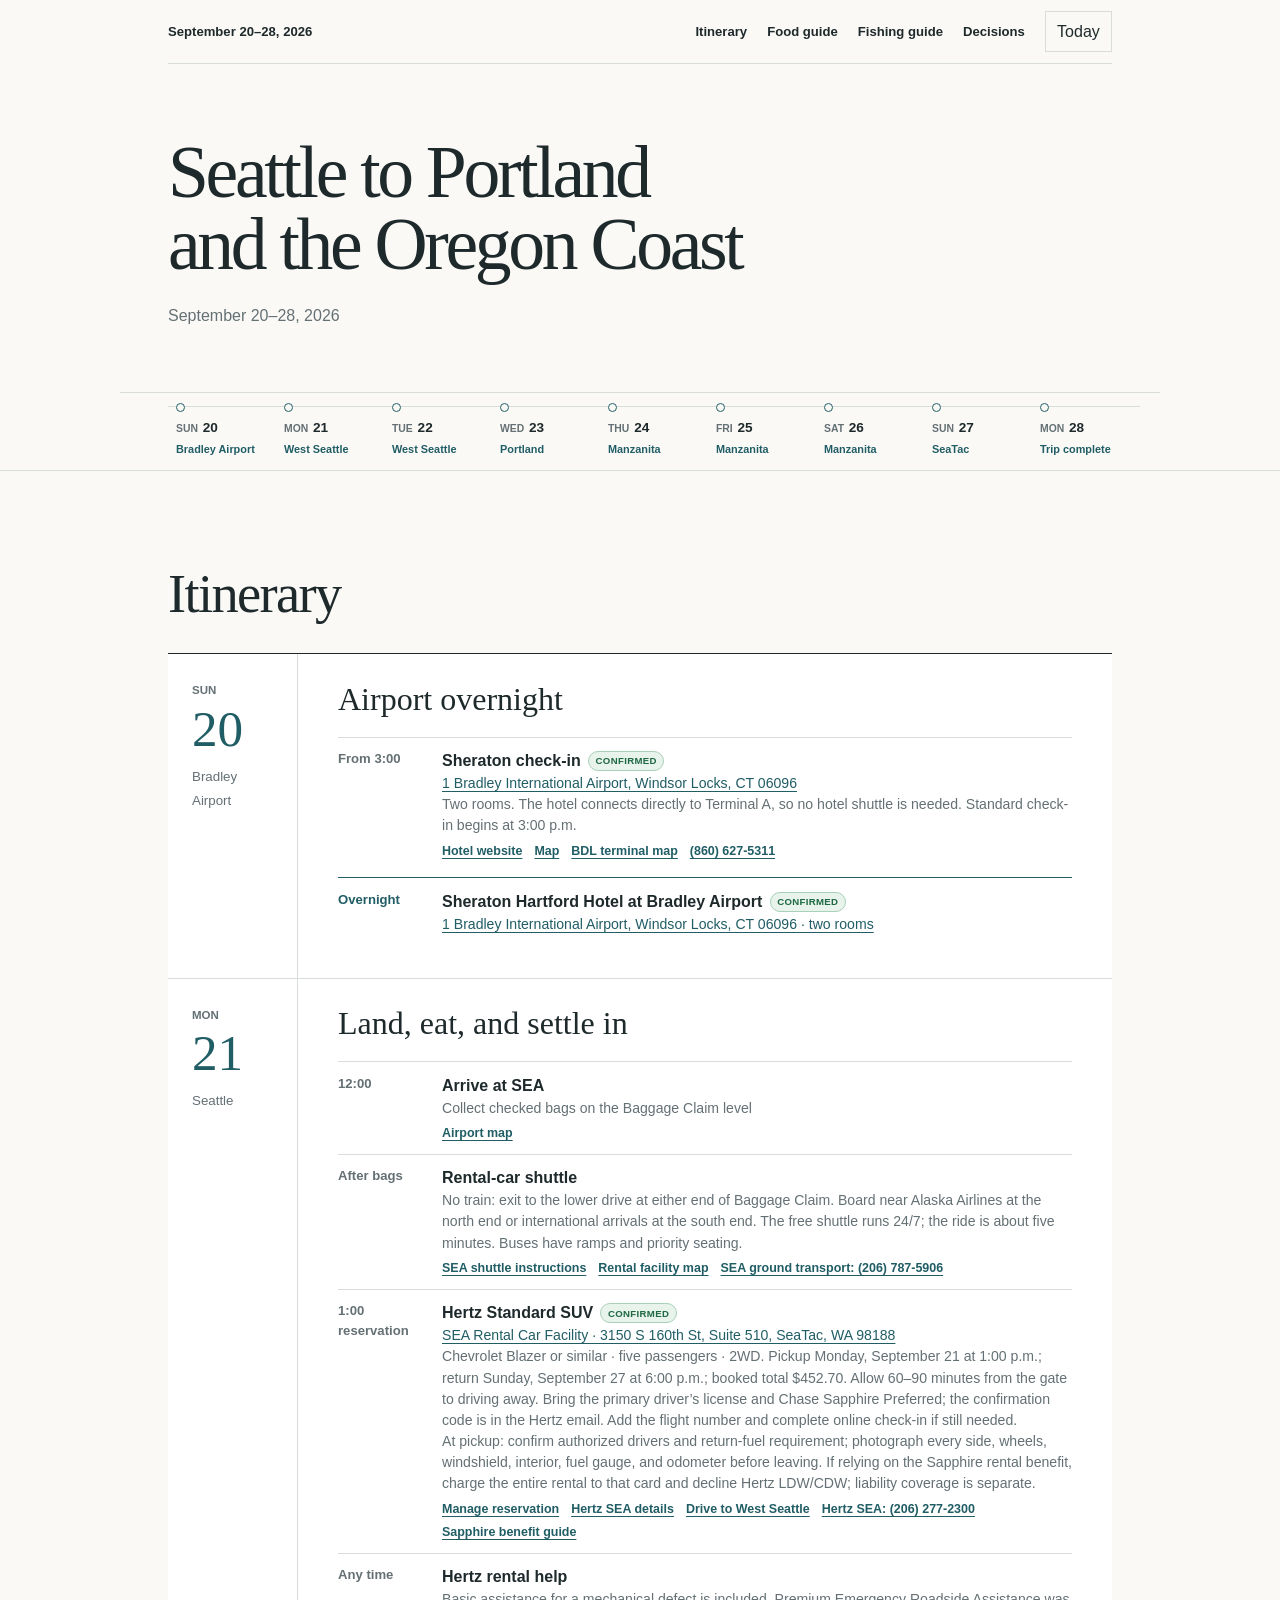
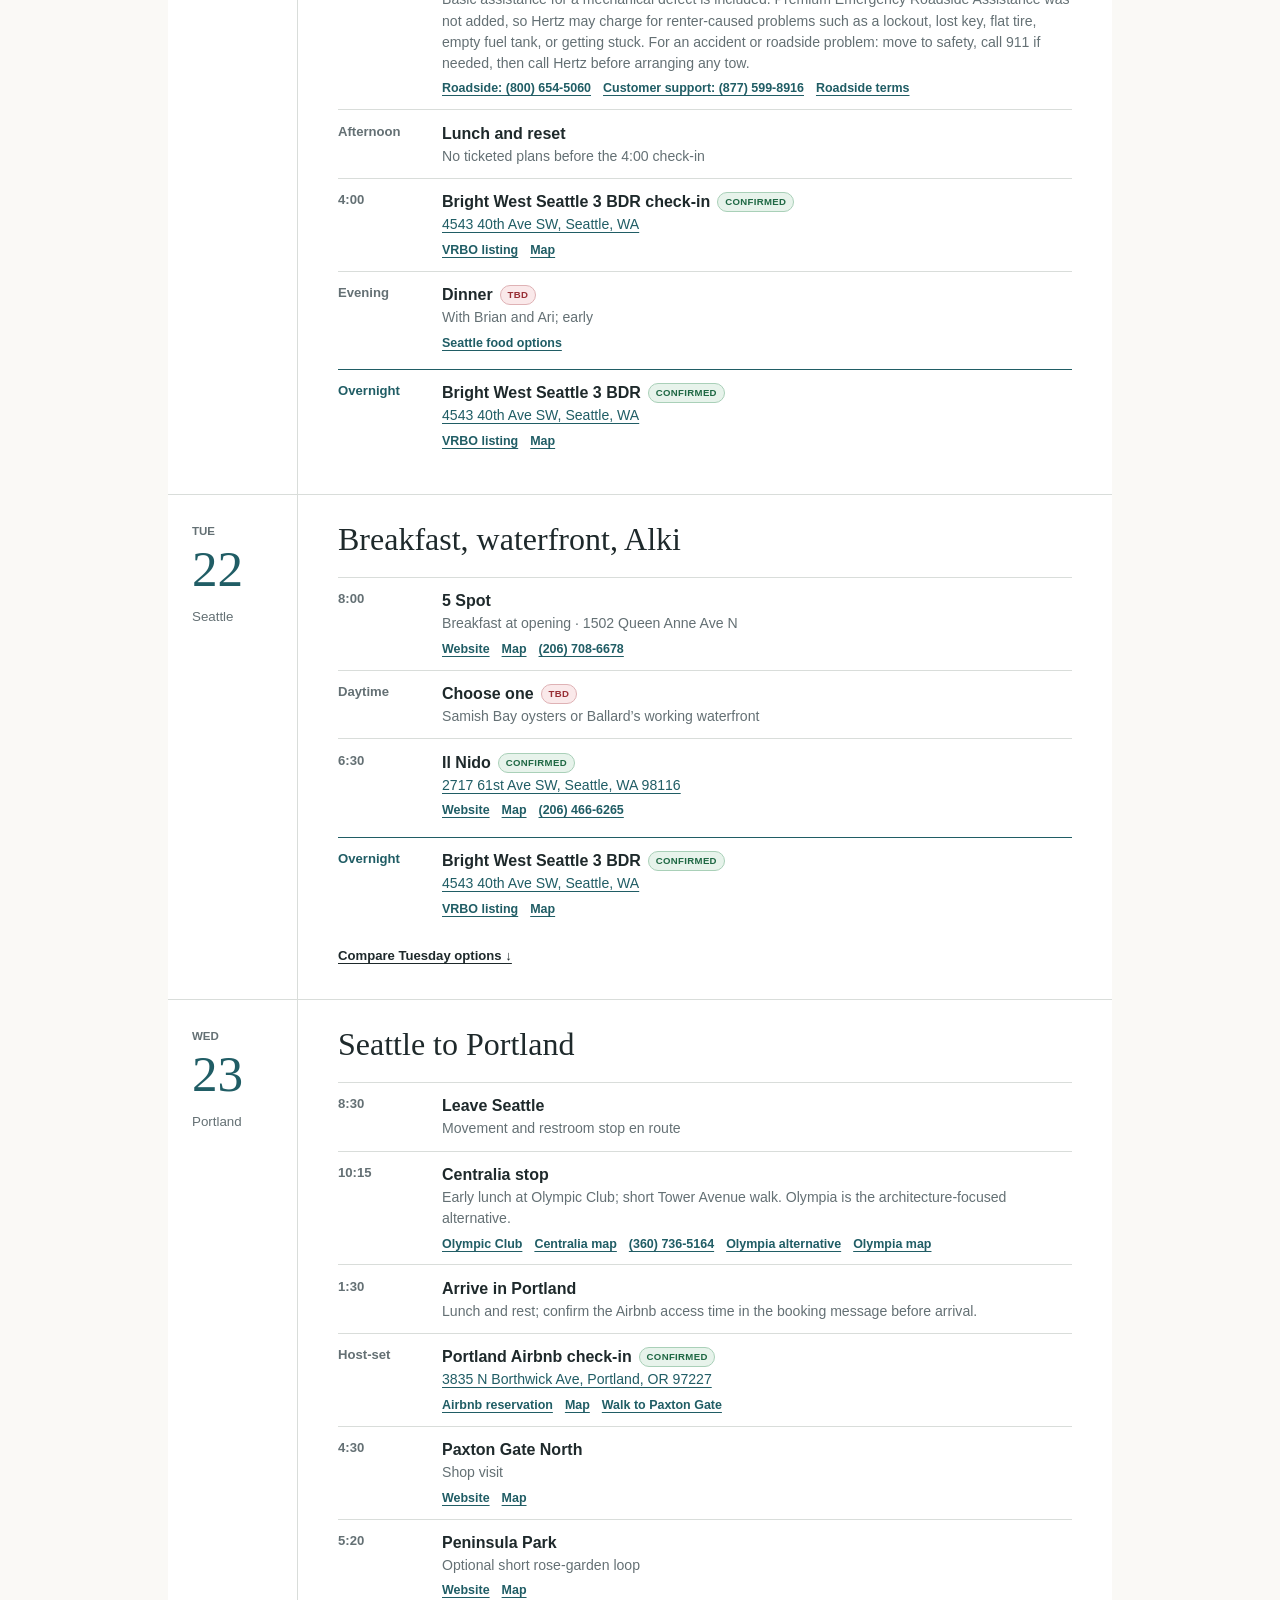
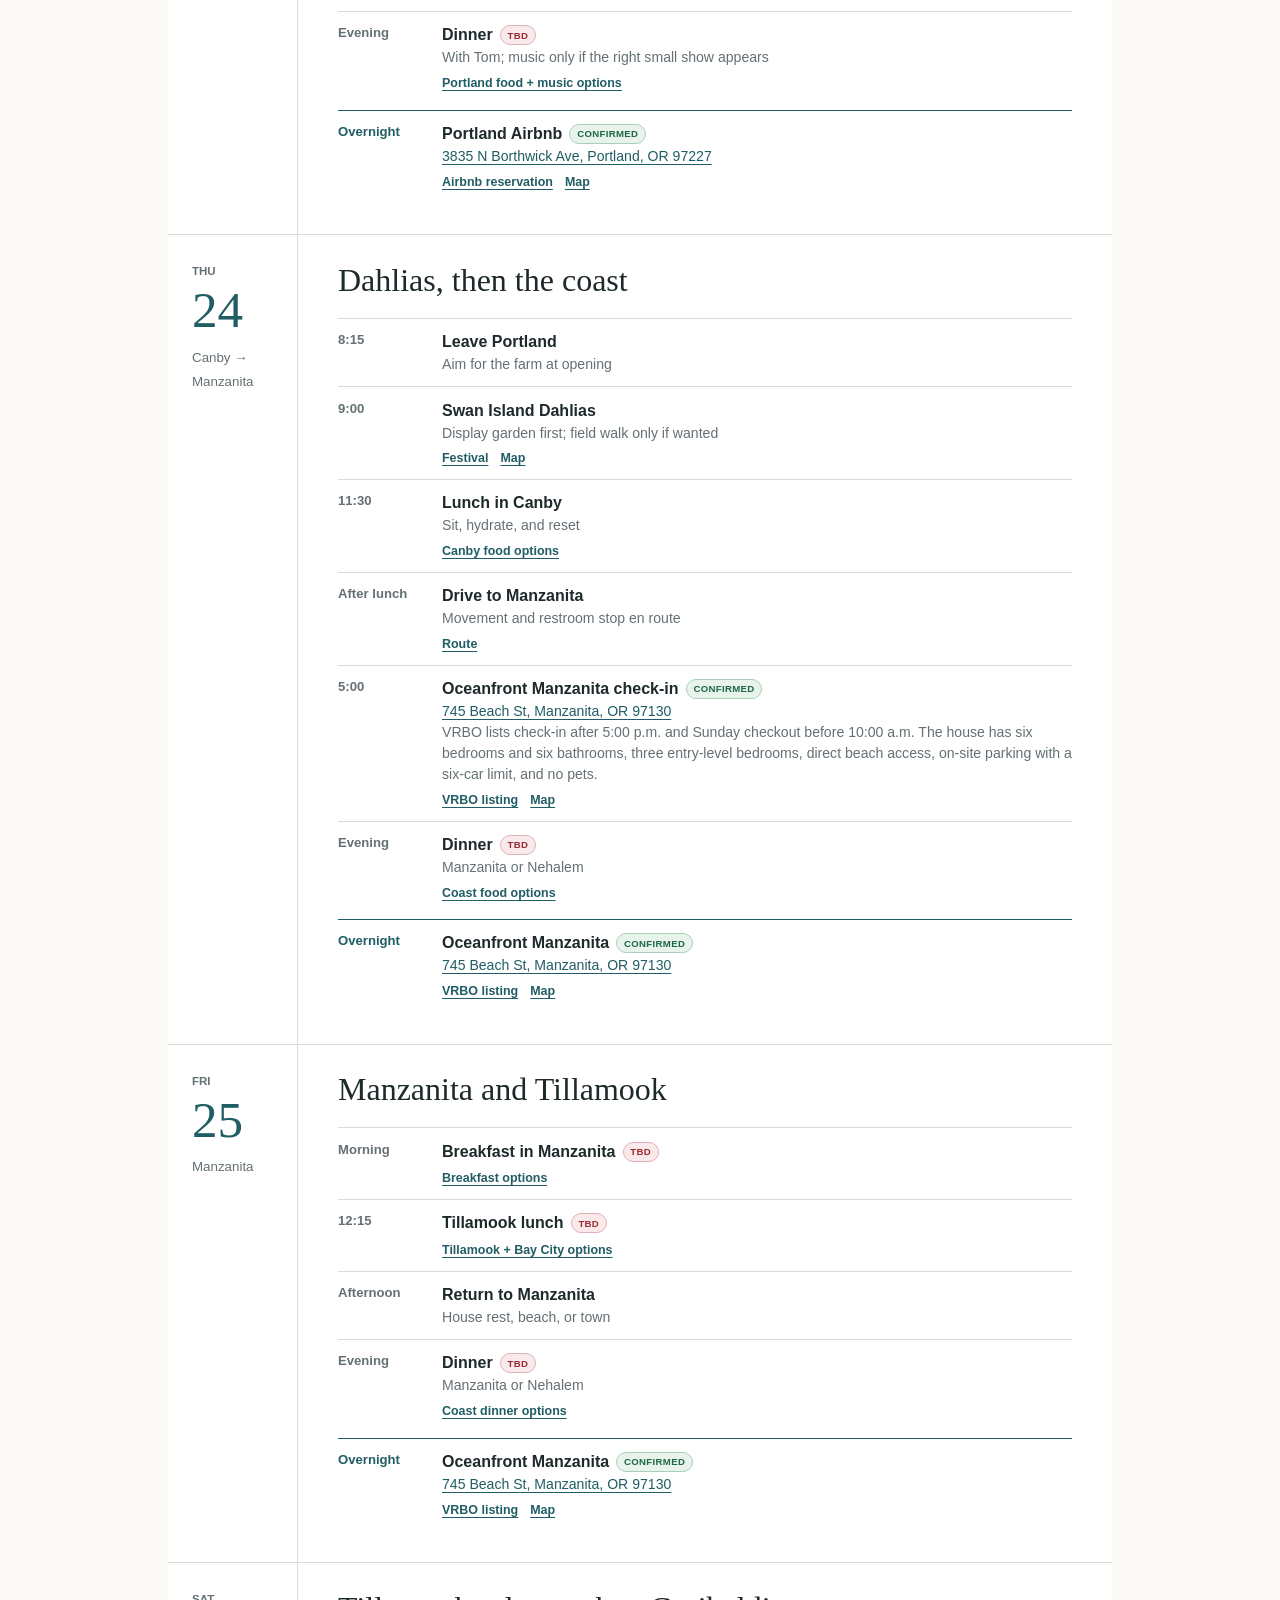
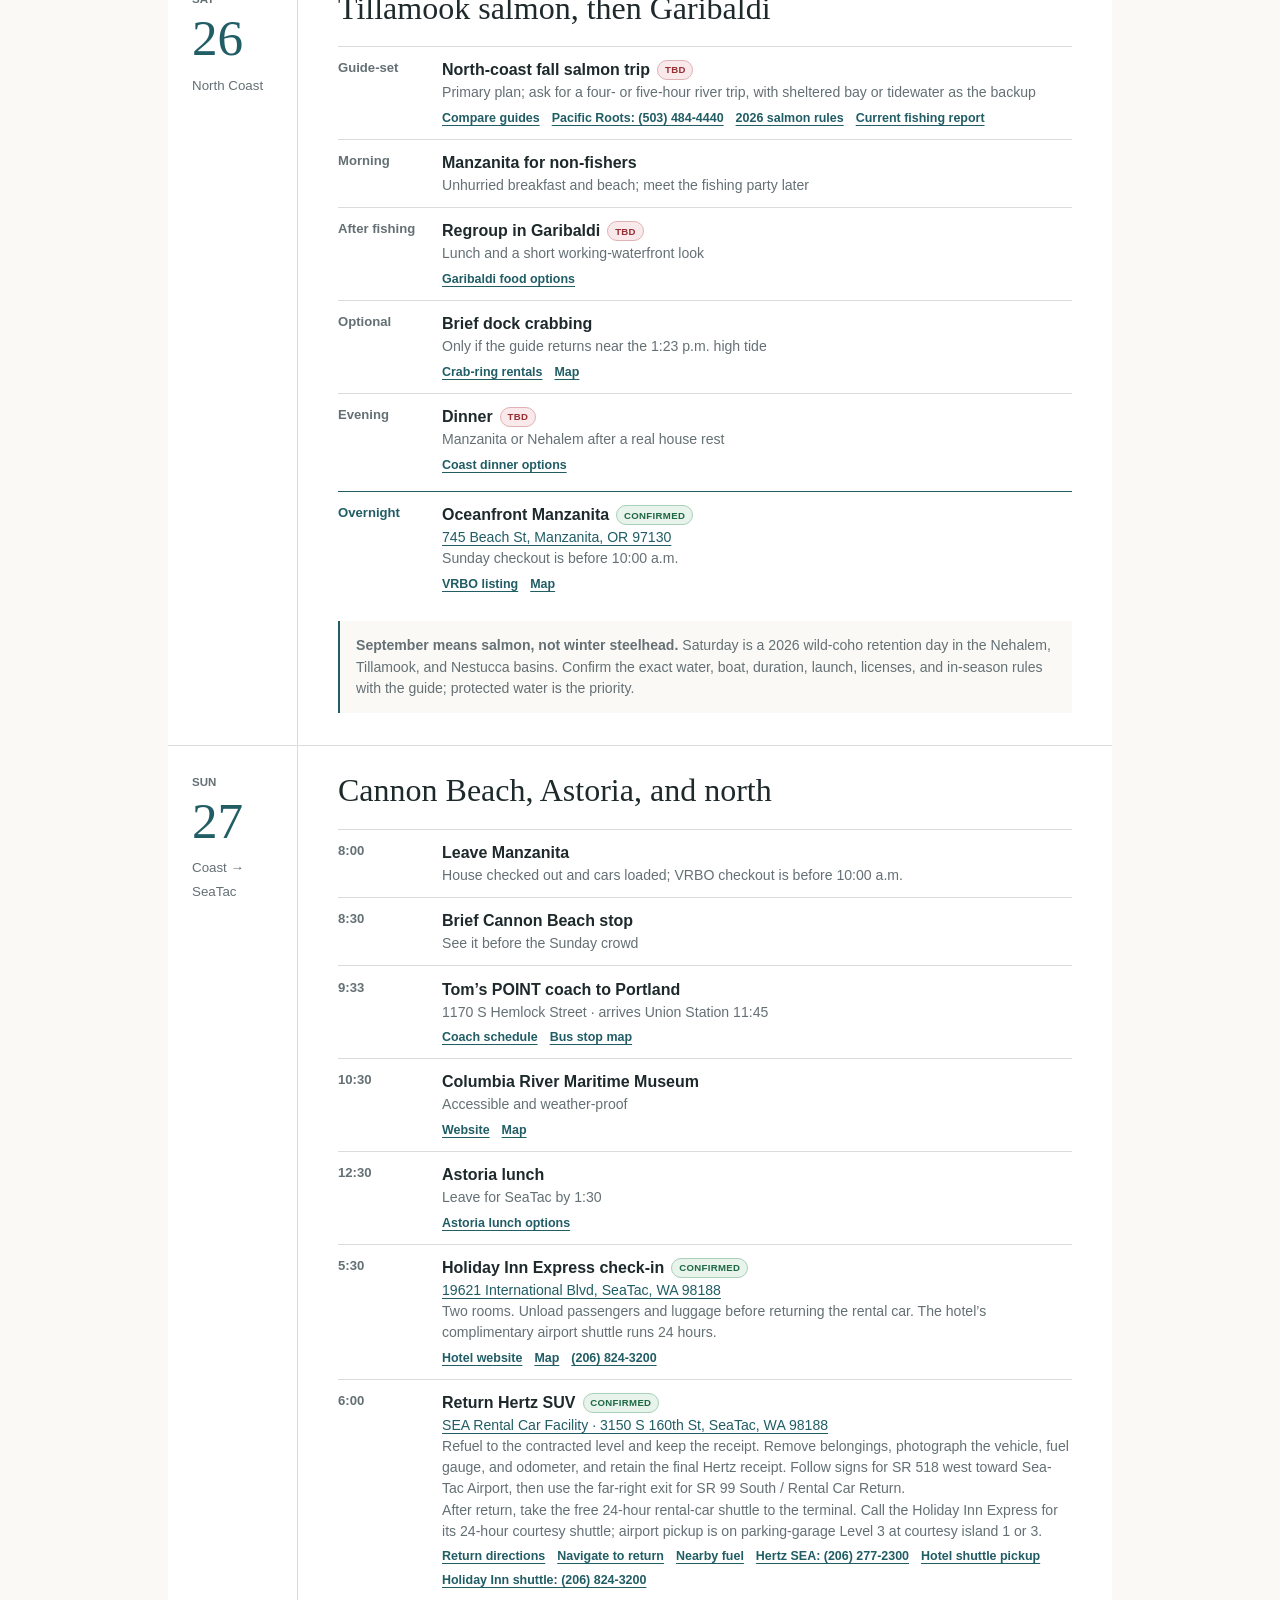
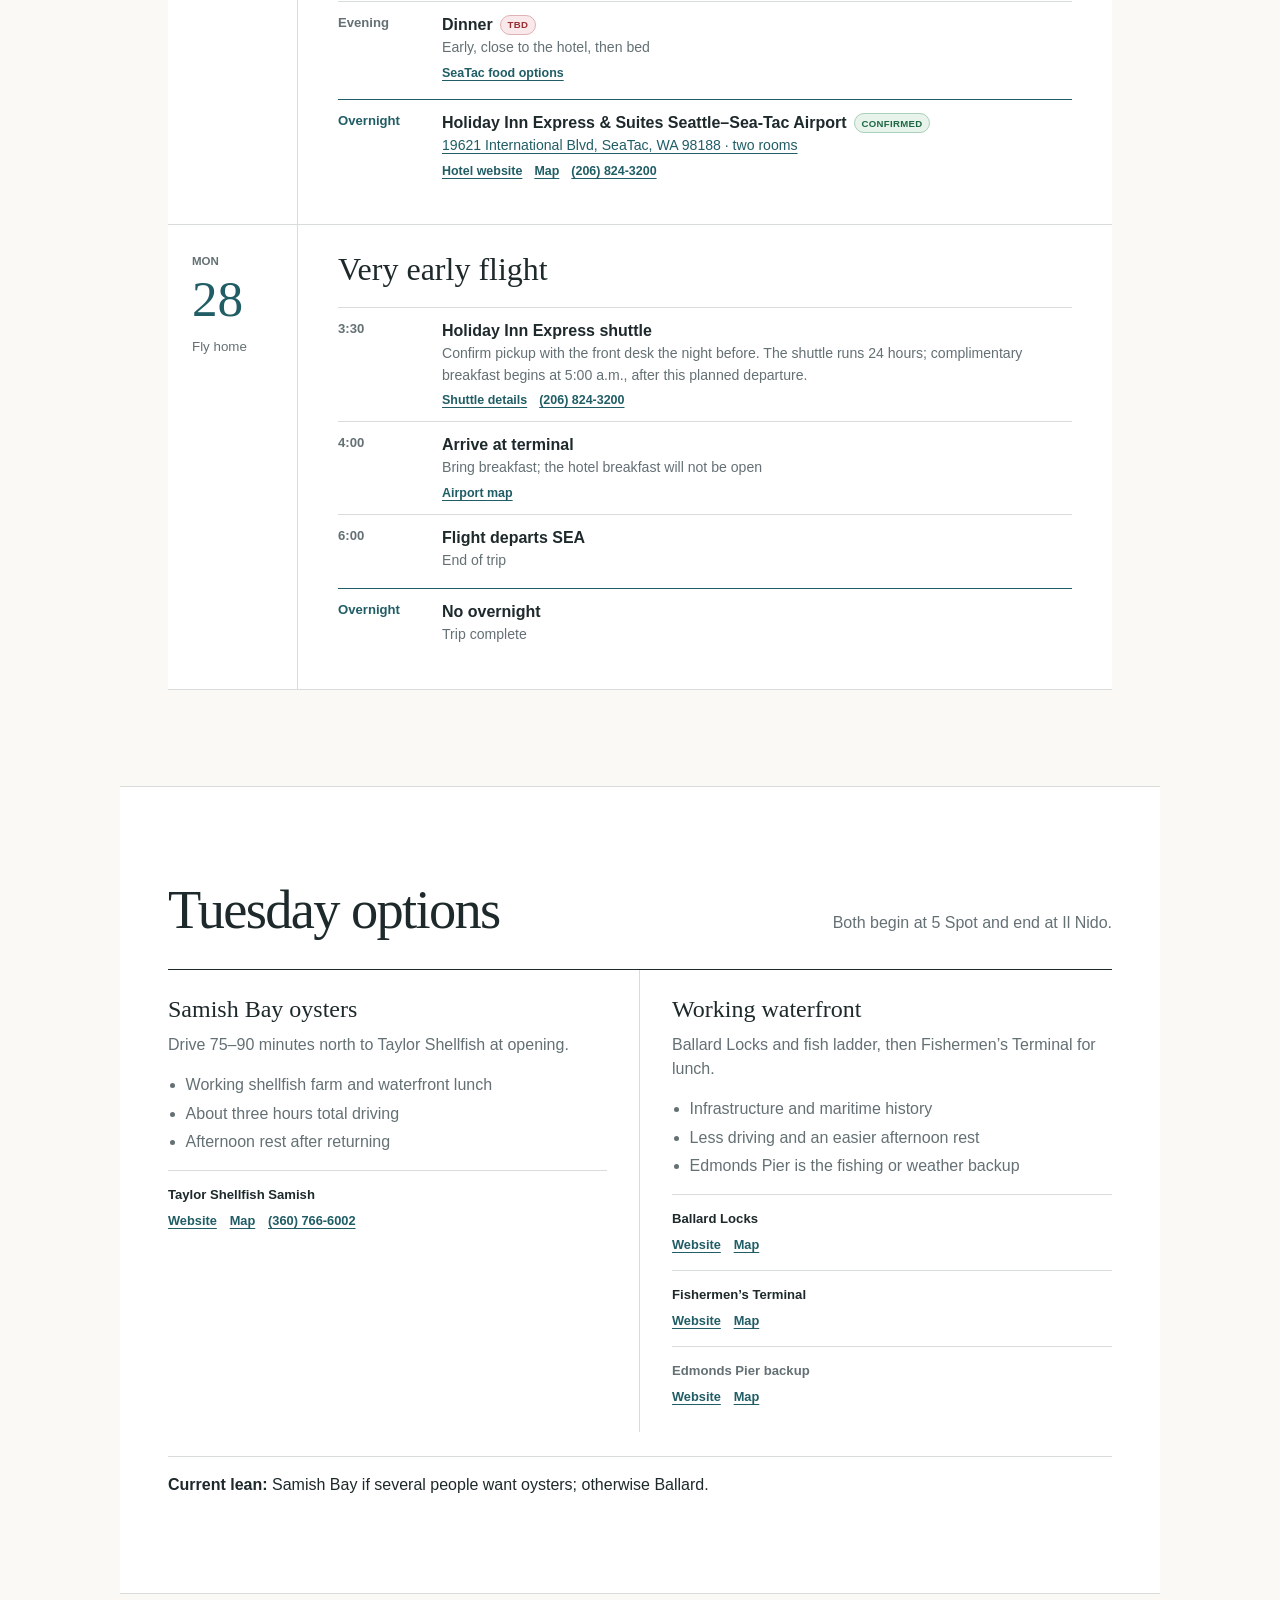
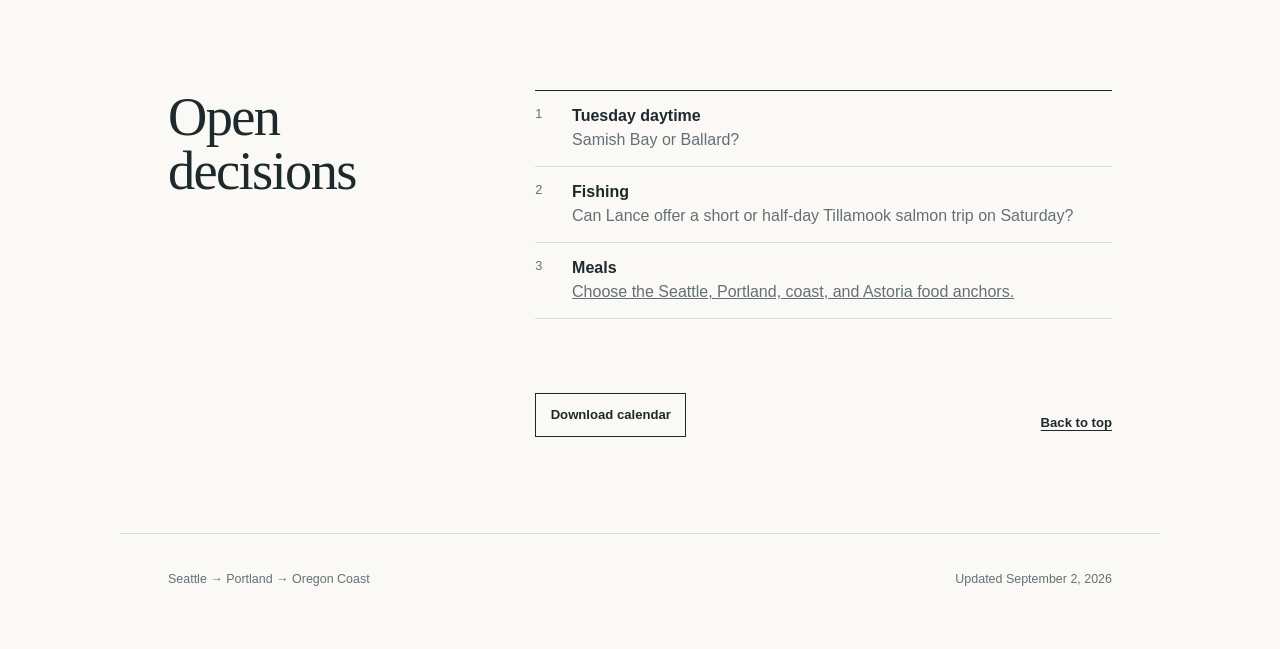
==== commit 5bdefad5: "Add regional fishing guide" ====
--- a/index.html
+++ b/index.html
@@ -24,7 +24,8 @@
         <a class="wordmark" href="#top" aria-label="Trip home">September 20–28, 2026</a>
         <div class="nav-links">
           <a href="#itinerary">Itinerary</a>
-          <a class="food-nav-link" href="food.html">Food guide</a>
+          <a class="food-nav-link" href="food.html" aria-label="Food guide"><span class="guide-label-full">Food guide</span><span class="guide-label-short">Food</span></a>
+          <a class="fishing-nav-link" href="fishing.html" aria-label="Fishing guide"><span class="guide-label-full">Fishing guide</span><span class="guide-label-short">Fishing</span></a>
           <a href="#decisions">Decisions</a>
           <button class="today-button" id="today-button" type="button">Today</button>
         </div>
@@ -149,14 +150,14 @@
             <div class="day-content">
               <h3>Tillamook salmon, then Garibaldi</h3>
               <div class="timeline">
-                <div><time>Guide-set</time><p><strong>Tillamook-basin fall salmon trip <span class="status-chip status-tbd">TBD</span></strong><span>Primary plan; ask Lance about a short or half-day September 26 trip</span><span class="timeline-links"><a class="resource-link website" href="https://lancefisherfishing.com/tillamook-steelhead-fishing/" target="_blank" rel="noreferrer">Guide page</a><a class="resource-link phone" href="tel:+15036806809">(503) 680-6809</a><a class="resource-link website" href="https://myodfw.com/fishing/seasonal-opportunities" target="_blank" rel="noreferrer">2026 rules</a><a class="resource-link website" href="https://myodfw.com/articles/easy-angling-northwest-zone" target="_blank" rel="noreferrer">ODFW access</a><a class="resource-link map" href="https://www.google.com/maps/search/?api=1&amp;query=Tillamook+River+Tidewater+ADA+Fishing+Platform+Highway+131+Tillamook+OR" target="_blank" rel="noreferrer">Access map</a></span></p></div>
+                <div><time>Guide-set</time><p><strong>North-coast fall salmon trip <span class="status-chip status-tbd">TBD</span></strong><span>Primary plan; ask for a four- or five-hour river trip, with sheltered bay or tidewater as the backup</span><span class="timeline-links"><a class="resource-link website" href="fishing.html#shortlist">Compare guides</a><a class="resource-link phone" href="tel:+15034844440">Pacific Roots: (503) 484-4440</a><a class="resource-link website" href="https://myodfw.com/articles/fall-coastal-salmon-management" target="_blank" rel="noreferrer">2026 salmon rules</a><a class="resource-link website" href="https://myodfw.com/recreation-report/fishing-report/northwest-zone" target="_blank" rel="noreferrer">Current fishing report</a></span></p></div>
                 <div><time>Morning</time><p><strong>Manzanita for non-fishers</strong><span>Unhurried breakfast and beach; meet the fishing party later</span></p></div>
                 <div><time>After fishing</time><p><strong>Regroup in Garibaldi <span class="status-chip status-tbd">TBD</span></strong><span>Lunch and a short working-waterfront look</span><span class="timeline-links"><a class="resource-link website" href="food.html#tillamook">Garibaldi food options</a></span></p></div>
                 <div><time>Optional</time><p><strong>Brief dock crabbing</strong><span>Only if the guide returns near the 1:23 p.m. high tide</span><span class="timeline-links"><a class="resource-link website" href="https://www.garibaldimarina.com/boatrentals.html" target="_blank" rel="noreferrer">Crab-ring rentals</a><a class="resource-link map" href="https://www.google.com/maps/search/?api=1&amp;query=Garibaldi+Boat+Basin+Oregon" target="_blank" rel="noreferrer">Map</a></span></p></div>
                 <div><time>Evening</time><p><strong>Dinner <span class="status-chip status-tbd">TBD</span></strong><span>Manzanita or Nehalem after a real house rest</span><span class="timeline-links"><a class="resource-link website" href="food.html#coast">Coast dinner options</a></span></p></div>
                 <div class="overnight-row"><time>Overnight</time><p><strong>Oceanfront Manzanita <span class="status-chip status-confirmed">Confirmed</span></strong><a class="overnight-address" href="https://www.google.com/maps/search/?api=1&amp;query=745+Beach+St+Manzanita+OR+97130" target="_blank" rel="noreferrer">745 Beach St, Manzanita, OR 97130</a><span>Sunday checkout is before 10:00 a.m.</span><span class="timeline-links"><a class="resource-link website" href="https://www.vrbo.com/3063868?chkin=2026-09-24&amp;chkout=2026-09-27" target="_blank" rel="noreferrer">VRBO listing</a><a class="resource-link map" href="https://www.google.com/maps/search/?api=1&amp;query=745+Beach+St+Manzanita+OR+97130" target="_blank" rel="noreferrer">Map</a></span></p></div>
               </div>
-              <aside class="note"><strong>September means salmon, not winter steelhead.</strong> The linked guide page describes winter steelhead; current ODFW rules allow Tillamook-basin fall Chinook and Saturday coho opportunity. Confirm the exact water, duration, meeting point, licenses, and 2026 in-season rules with the guide.</aside>
+              <aside class="note"><strong>September means salmon, not winter steelhead.</strong> Saturday is a 2026 wild-coho retention day in the Nehalem, Tillamook, and Nestucca basins. Confirm the exact water, boat, duration, launch, licenses, and in-season rules with the guide; protected water is the priority.</aside>
             </div>
           </article>
 
--- a/styles.css
+++ b/styles.css
@@ -51,6 +51,7 @@
   text-decoration: none;
 }
 .nav-links { display: flex; align-items: center; gap: 1.25rem; }
+.guide-label-short { display: none; }
 .today-button {
   padding: .45rem .7rem;
   border: 1px solid var(--line);
@@ -266,7 +267,9 @@
 }
 
 @media (max-width: 720px) {
-  .nav-links a:not(.food-nav-link) { display: none; }
+  .nav-links a:not(.food-nav-link):not(.fishing-nav-link) { display: none; }
+  .guide-label-full { display: none; }
+  .guide-label-short { display: inline; }
   .day-jump { justify-content: flex-start; }
   .section-heading { align-items: flex-start; flex-direction: column; }
   .day-card { grid-template-columns: 1fr; }
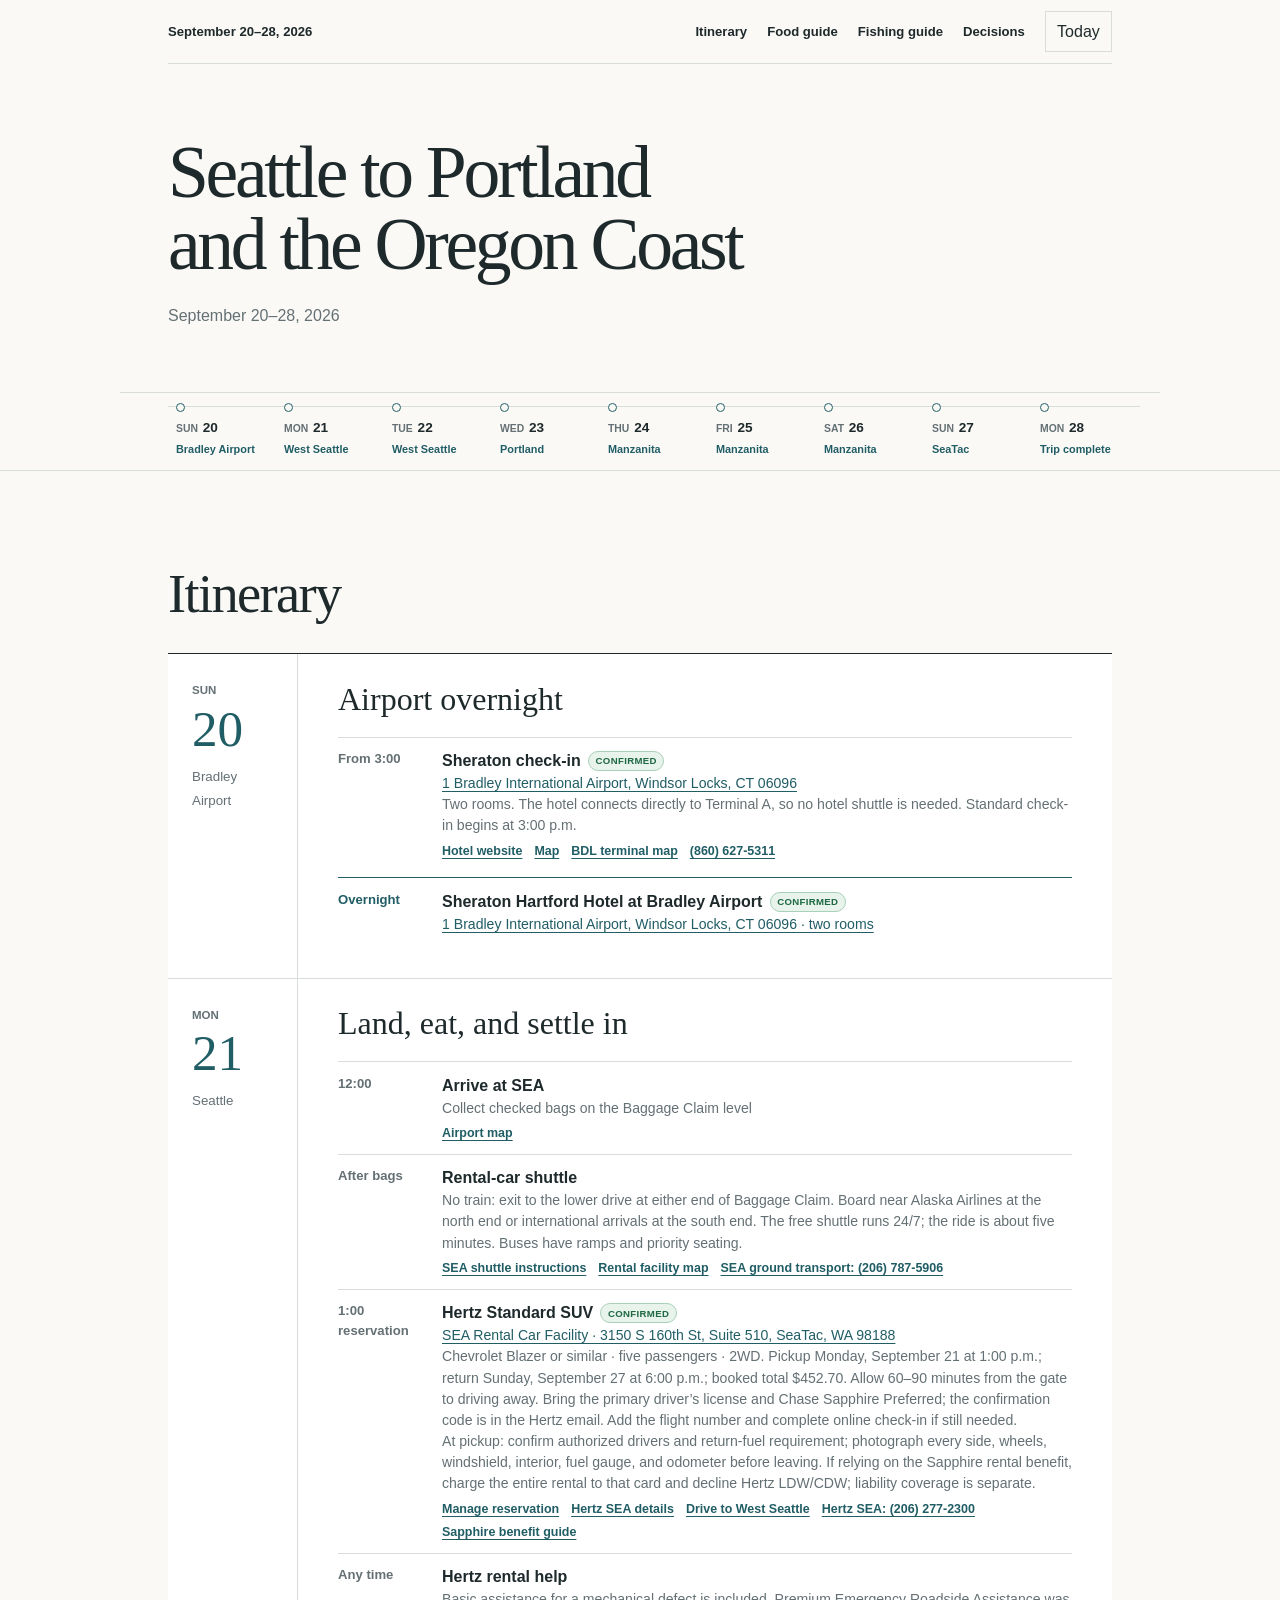
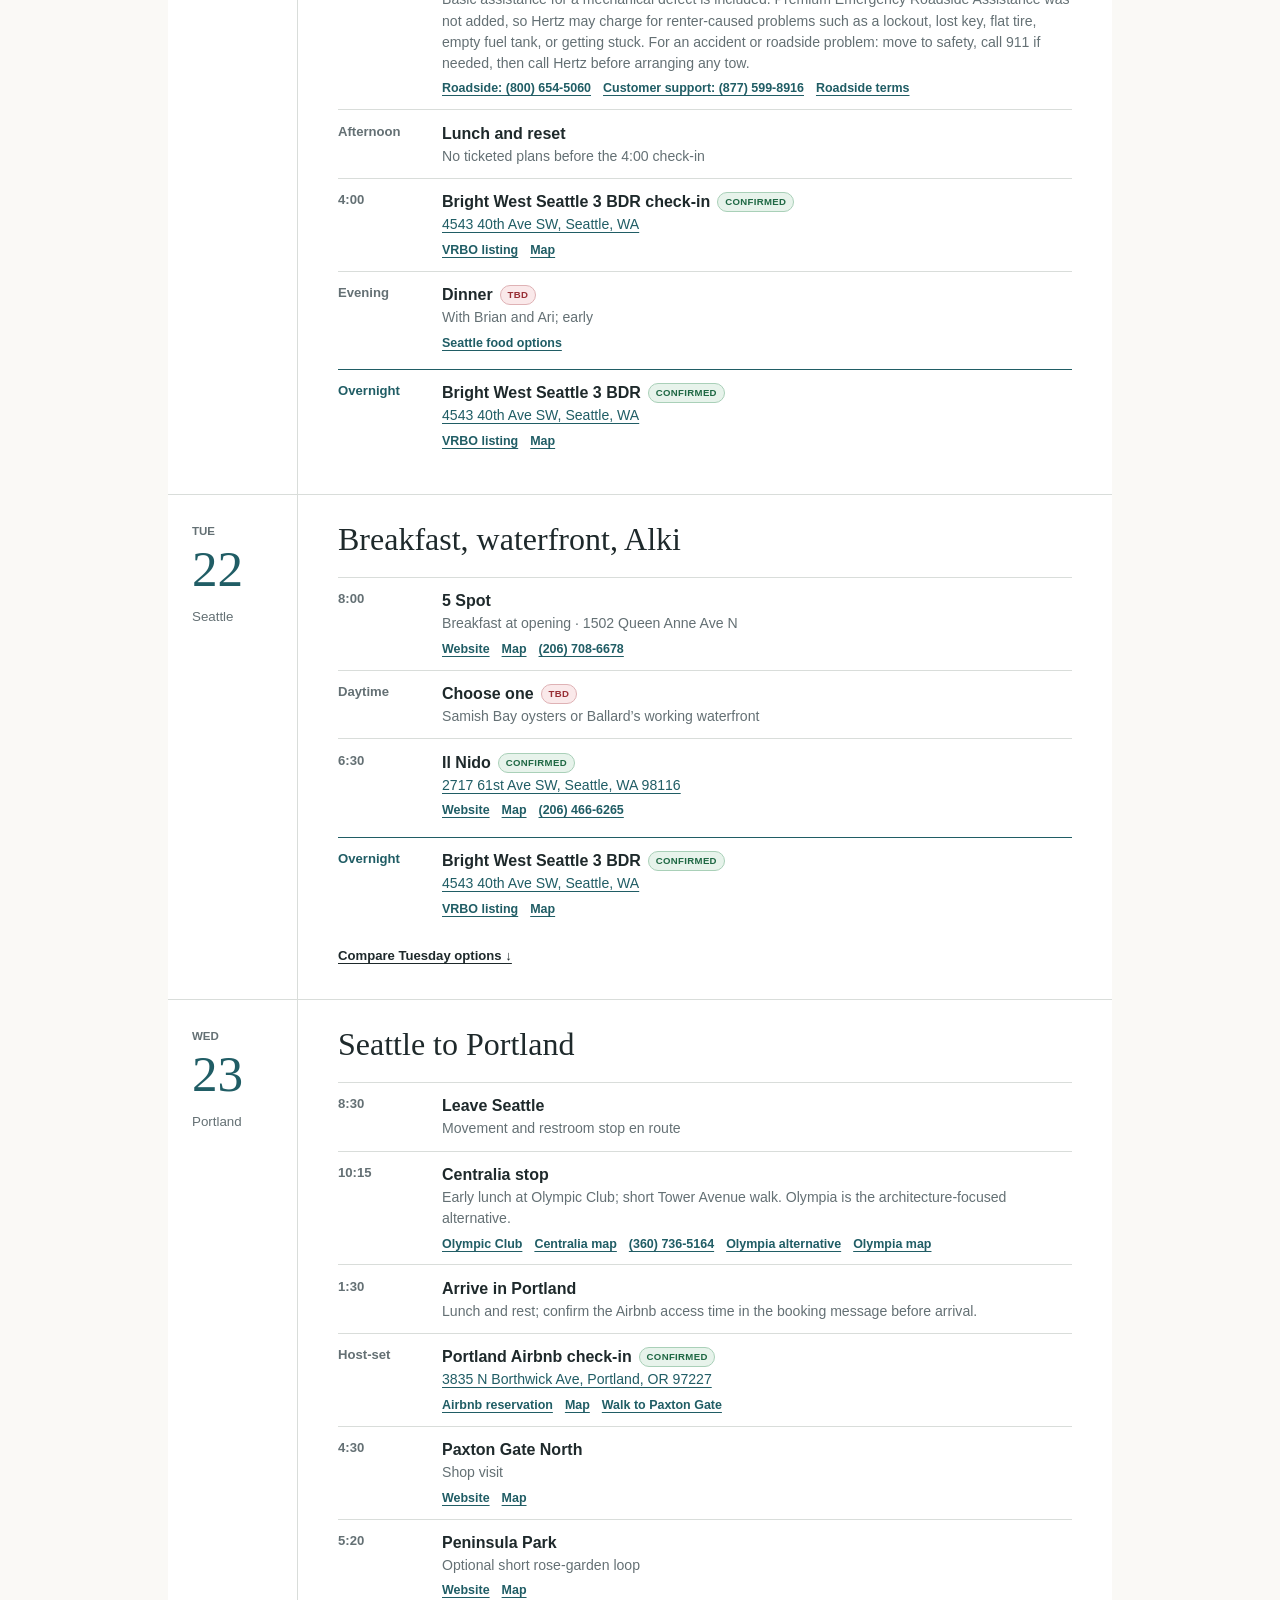
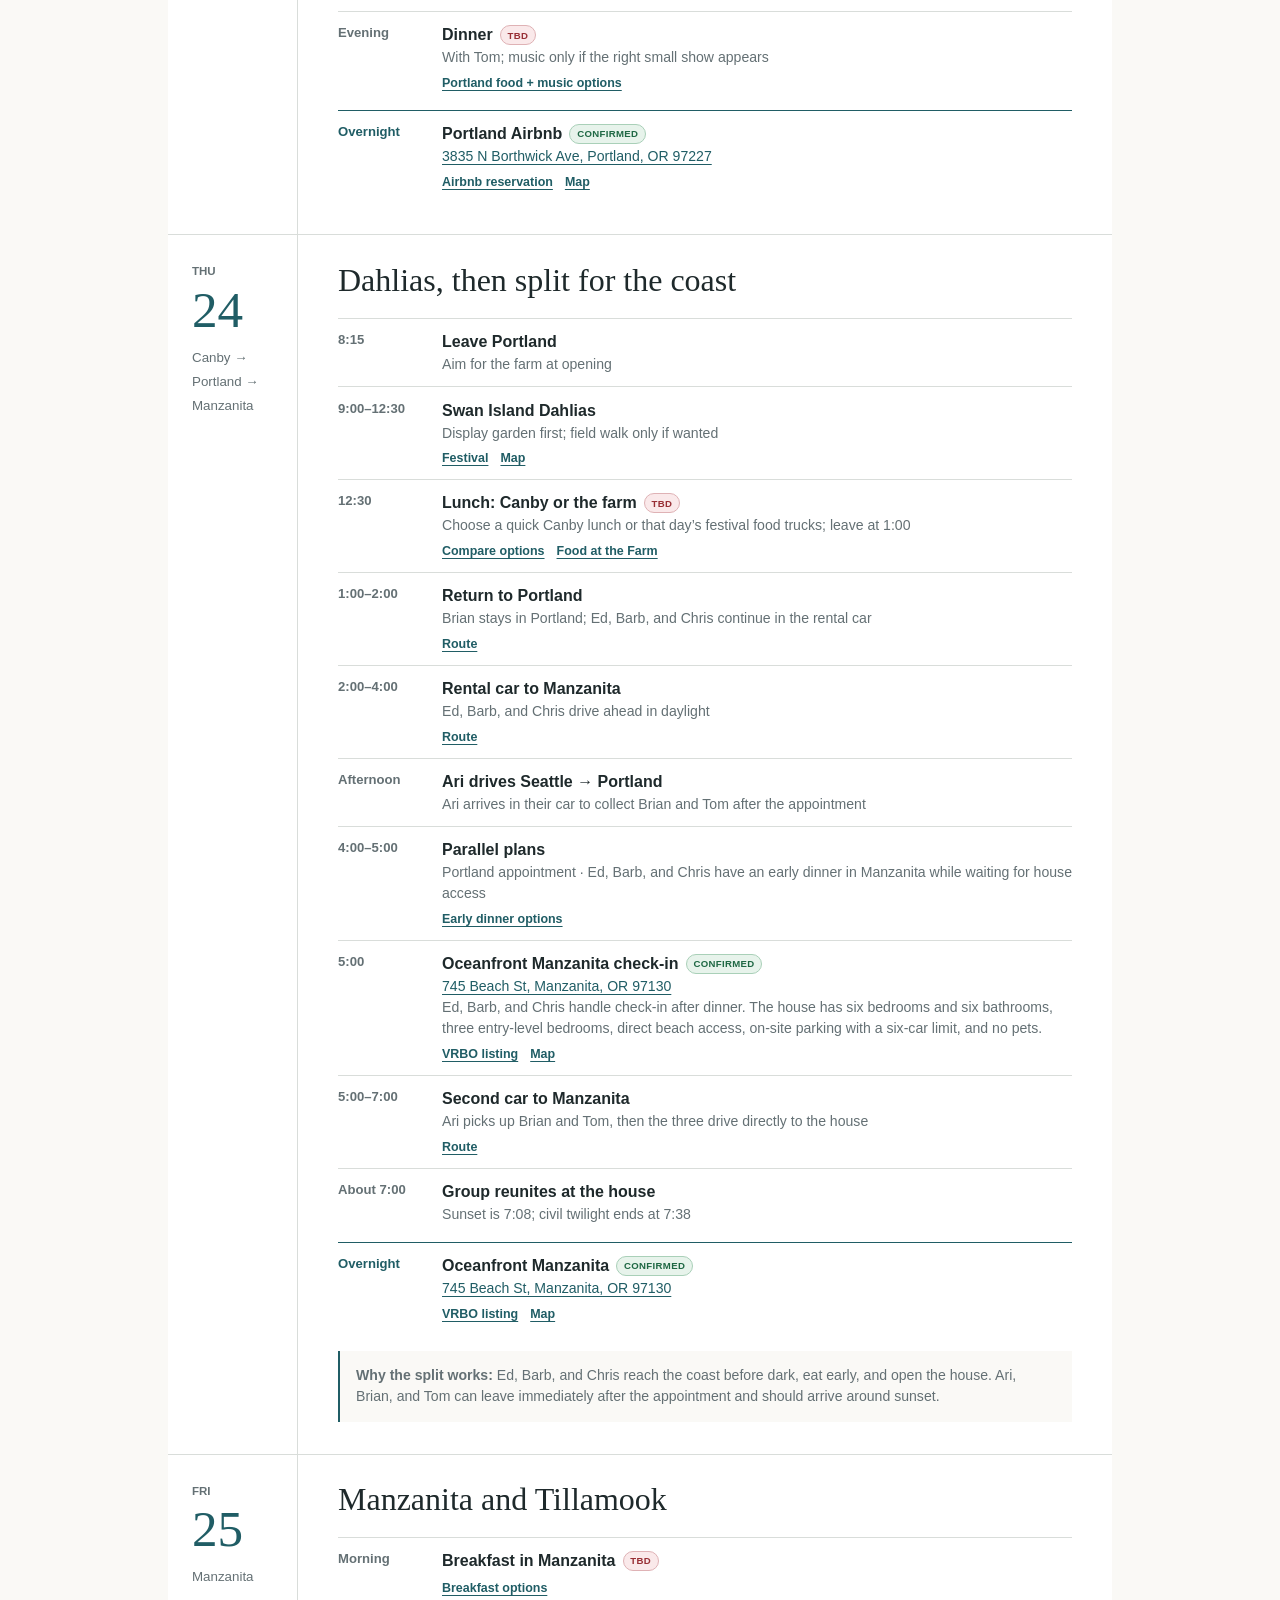
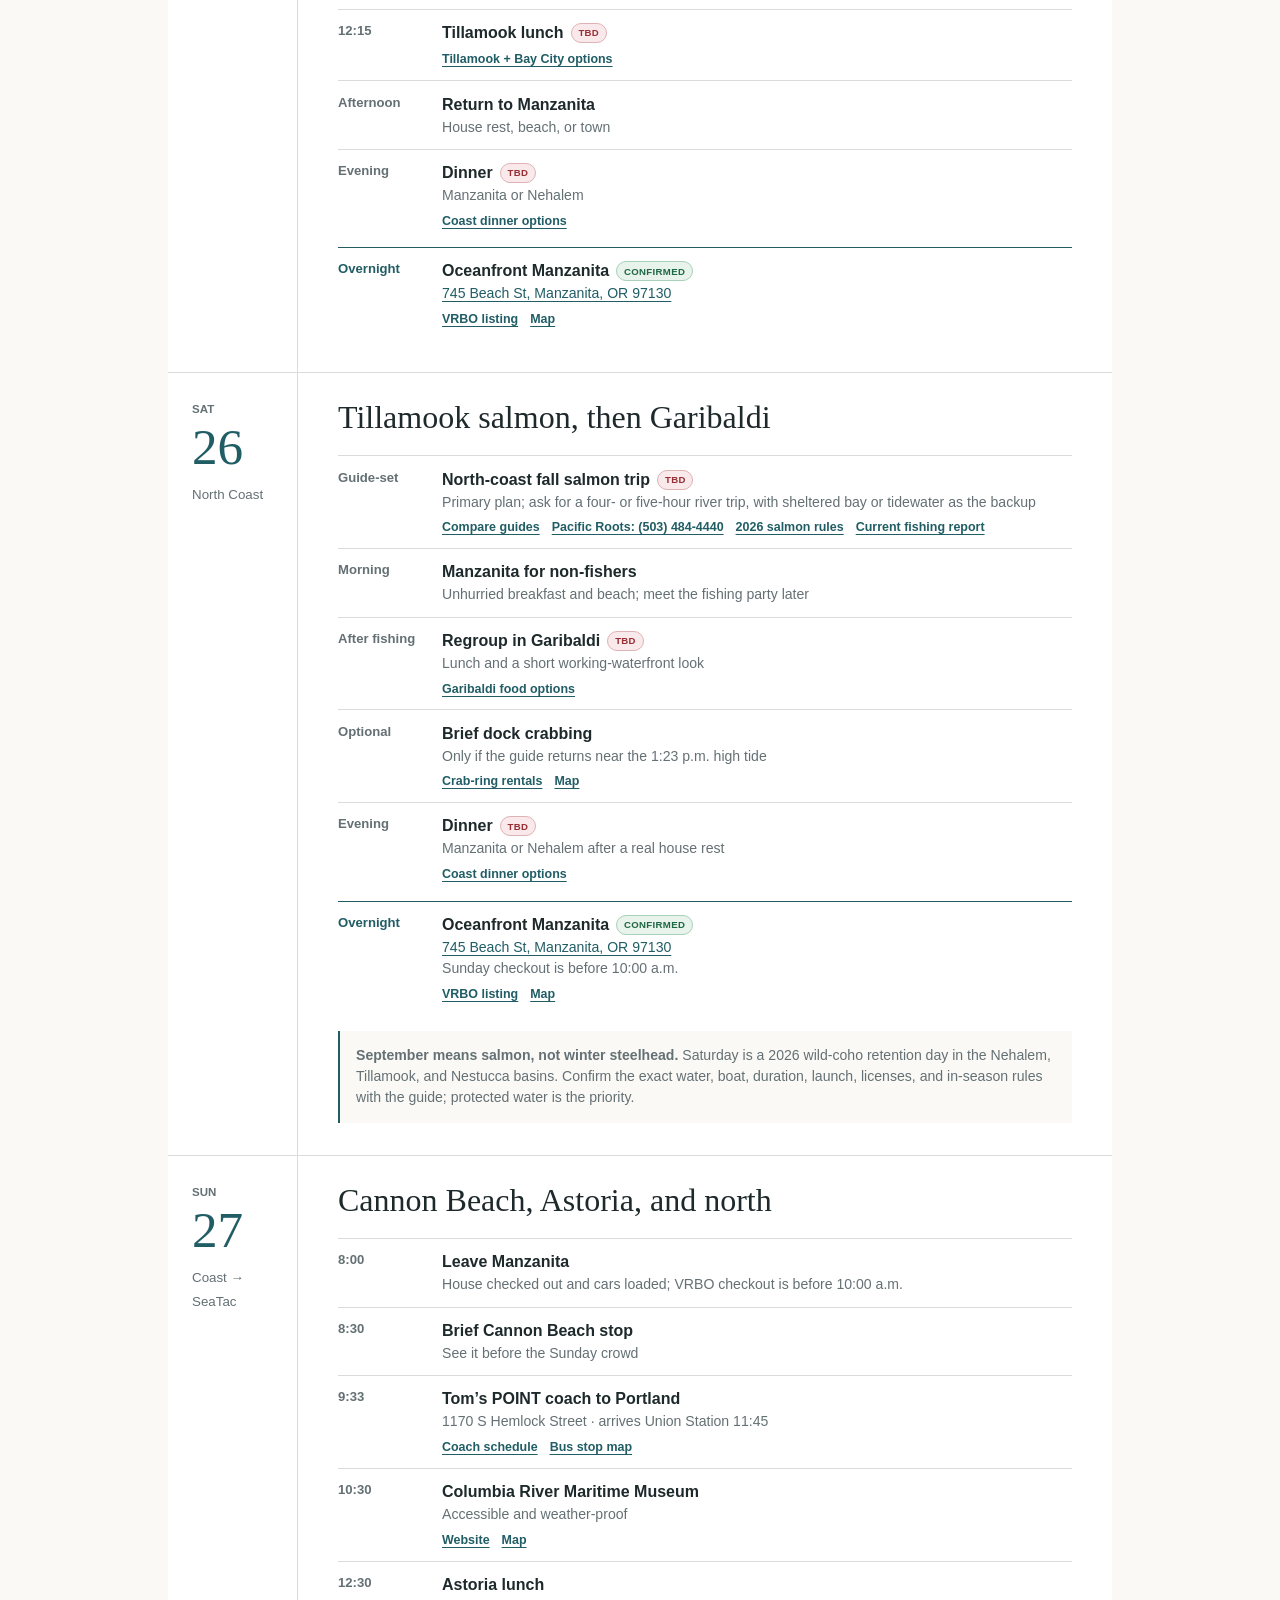
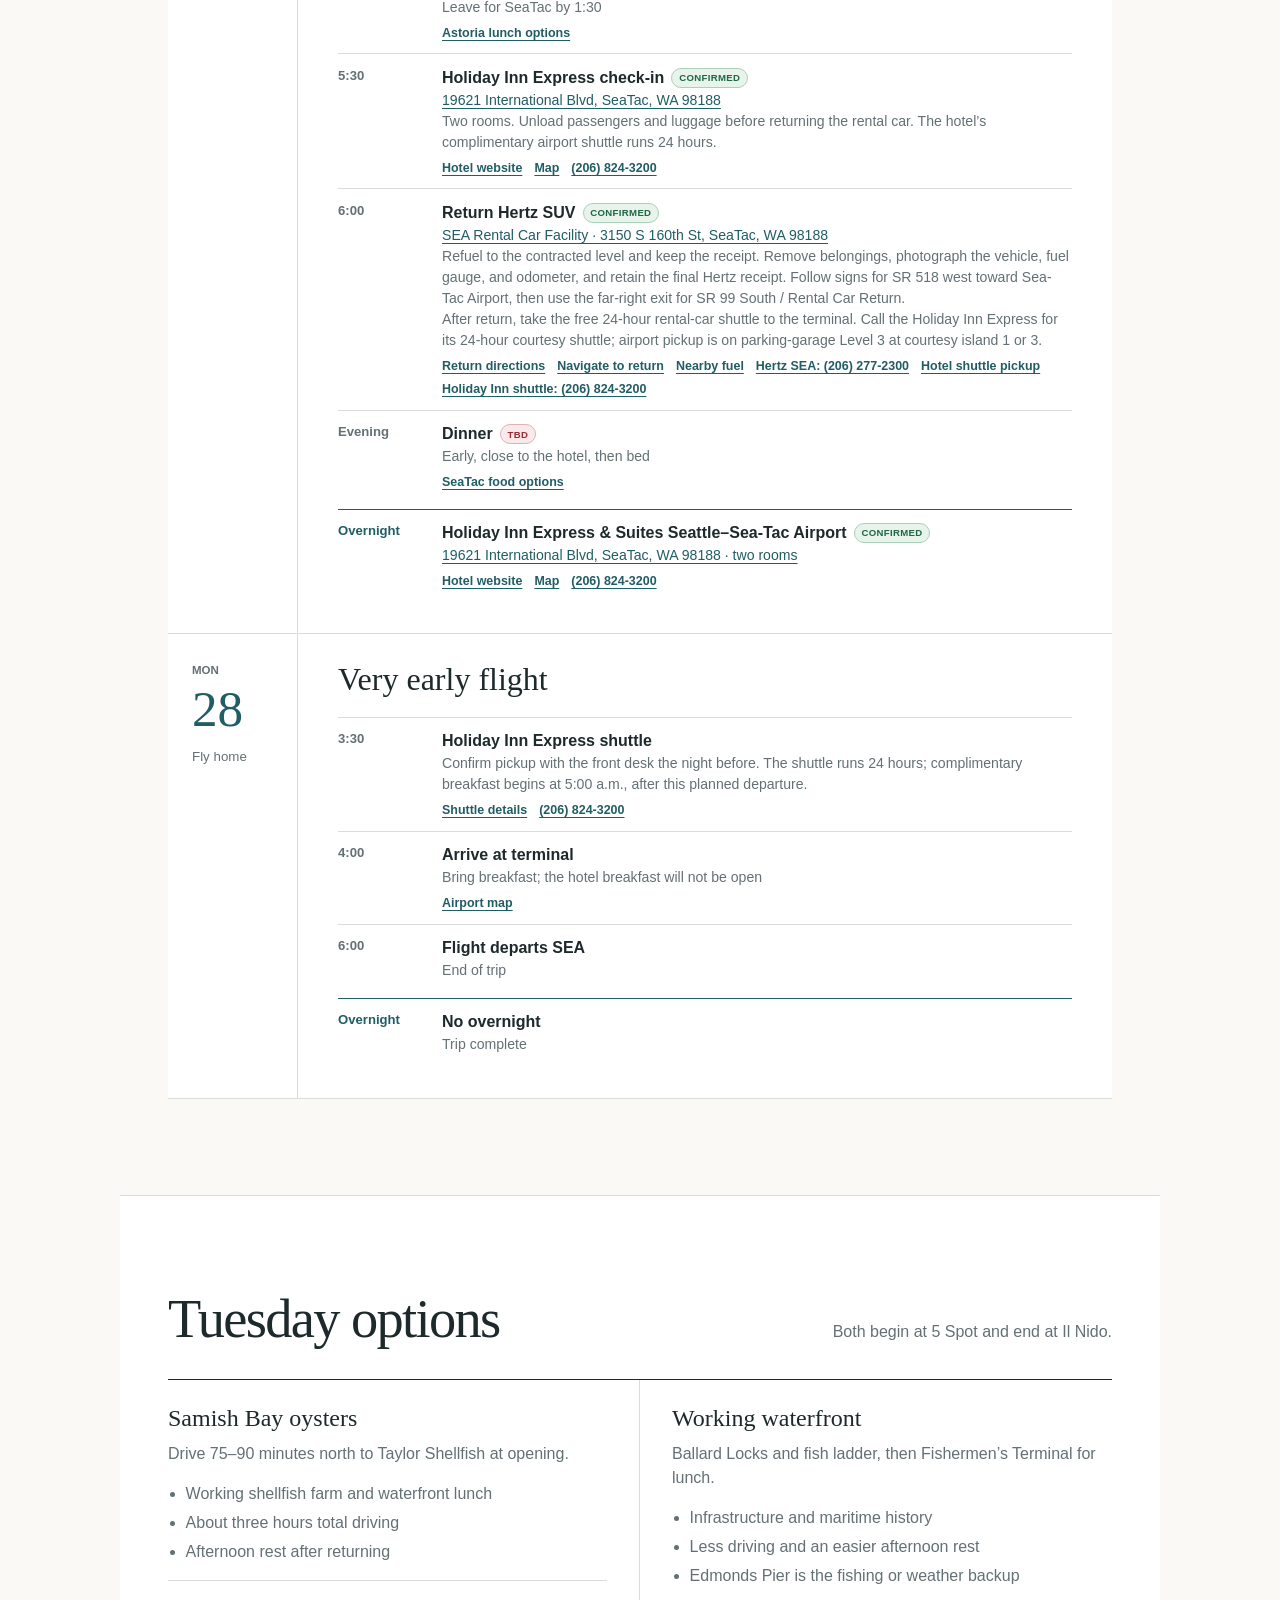
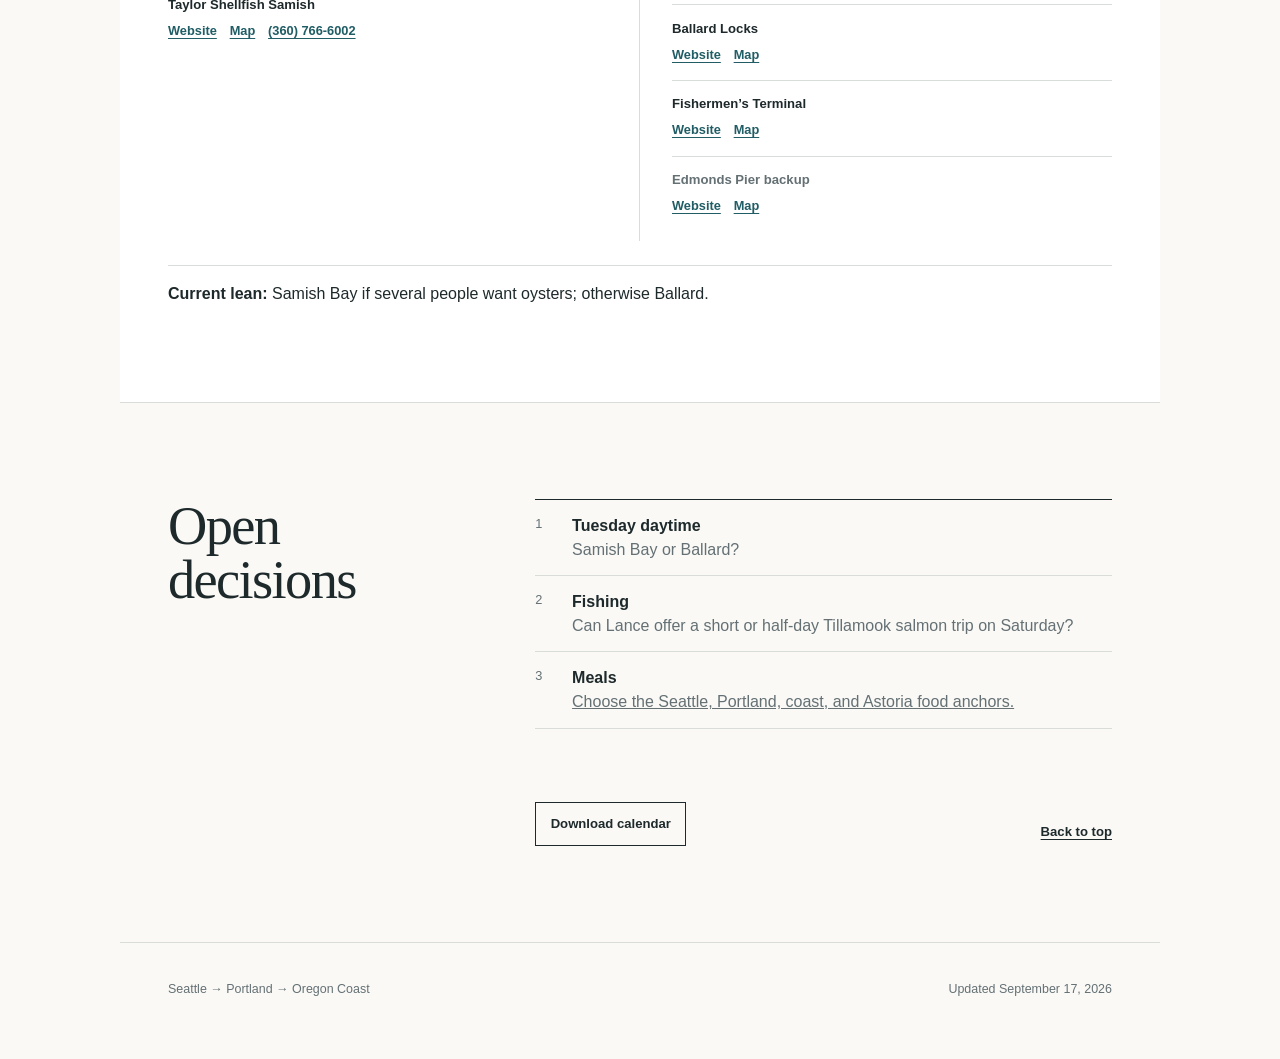
==== commit 2c209cab: "Update Thursday coast transfer plan" ====
--- a/index.html
+++ b/index.html
@@ -116,18 +116,23 @@
           </article>
 
           <article class="day-card" id="day-2026-09-24" data-date="2026-09-24">
-            <div class="day-date"><span>Thu</span><strong>24</strong><small>Canby → Manzanita</small></div>
-            <div class="day-content">
-              <h3>Dahlias, then the coast</h3>
+            <div class="day-date"><span>Thu</span><strong>24</strong><small>Canby → Portland → Manzanita</small></div>
+            <div class="day-content">
+              <h3>Dahlias, then split for the coast</h3>
               <div class="timeline">
                 <div><time>8:15</time><p><strong>Leave Portland</strong><span>Aim for the farm at opening</span></p></div>
-                <div><time>9:00</time><p><strong>Swan Island Dahlias</strong><span>Display garden first; field walk only if wanted</span><span class="timeline-links"><a class="resource-link website" href="https://dahlias.com/pages/annual-dahlia-festival" target="_blank" rel="noreferrer">Festival</a><a class="resource-link map" href="https://www.google.com/maps/search/?api=1&amp;query=Swan+Island+Dahlias+995+NW+22nd+Ave+Canby+OR" target="_blank" rel="noreferrer">Map</a></span></p></div>
-                <div><time>11:30</time><p><strong>Lunch in Canby</strong><span>Sit, hydrate, and reset</span><span class="timeline-links"><a class="resource-link website" href="food.html#canby">Canby food options</a></span></p></div>
-                <div><time>After lunch</time><p><strong>Drive to Manzanita</strong><span>Movement and restroom stop en route</span><span class="timeline-links"><a class="resource-link map" href="https://www.google.com/maps/dir/?api=1&amp;origin=Swan+Island+Dahlias+Canby+OR&amp;destination=Manzanita+OR" target="_blank" rel="noreferrer">Route</a></span></p></div>
-                <div><time>5:00</time><p><strong>Oceanfront Manzanita check-in <span class="status-chip status-confirmed">Confirmed</span></strong><a class="agenda-address" href="https://www.google.com/maps/search/?api=1&amp;query=745+Beach+St+Manzanita+OR+97130" target="_blank" rel="noreferrer">745 Beach St, Manzanita, OR 97130</a><span>VRBO lists check-in after 5:00 p.m. and Sunday checkout before 10:00 a.m. The house has six bedrooms and six bathrooms, three entry-level bedrooms, direct beach access, on-site parking with a six-car limit, and no pets.</span><span class="timeline-links"><a class="resource-link website" href="https://www.vrbo.com/3063868?chkin=2026-09-24&amp;chkout=2026-09-27" target="_blank" rel="noreferrer">VRBO listing</a><a class="resource-link map" href="https://www.google.com/maps/search/?api=1&amp;query=745+Beach+St+Manzanita+OR+97130" target="_blank" rel="noreferrer">Map</a></span></p></div>
-                <div><time>Evening</time><p><strong>Dinner <span class="status-chip status-tbd">TBD</span></strong><span>Manzanita or Nehalem</span><span class="timeline-links"><a class="resource-link website" href="food.html#coast">Coast food options</a></span></p></div>
+                <div><time>9:00–12:30</time><p><strong>Swan Island Dahlias</strong><span>Display garden first; field walk only if wanted</span><span class="timeline-links"><a class="resource-link website" href="https://dahlias.com/pages/annual-dahlia-festival-1" target="_blank" rel="noreferrer">Festival</a><a class="resource-link map" href="https://www.google.com/maps/search/?api=1&amp;query=Swan+Island+Dahlias+995+NW+22nd+Ave+Canby+OR" target="_blank" rel="noreferrer">Map</a></span></p></div>
+                <div><time>12:30</time><p><strong>Lunch: Canby or the farm <span class="status-chip status-tbd">TBD</span></strong><span>Choose a quick Canby lunch or that day’s festival food trucks; leave at 1:00</span><span class="timeline-links"><a class="resource-link website" href="food.html#canby">Compare options</a><a class="resource-link website" href="https://dahlias.com/pages/food-at-the-farm-2" target="_blank" rel="noreferrer">Food at the Farm</a></span></p></div>
+                <div><time>1:00–2:00</time><p><strong>Return to Portland</strong><span>Brian stays in Portland; Ed, Barb, and Chris continue in the rental car</span><span class="timeline-links"><a class="resource-link map" href="https://www.google.com/maps/dir/?api=1&amp;origin=Swan+Island+Dahlias+Canby+OR&amp;destination=Portland+OR&amp;travelmode=driving" target="_blank" rel="noreferrer">Route</a></span></p></div>
+                <div><time>2:00–4:00</time><p><strong>Rental car to Manzanita</strong><span>Ed, Barb, and Chris drive ahead in daylight</span><span class="timeline-links"><a class="resource-link map" href="https://www.google.com/maps/dir/?api=1&amp;origin=Portland+OR&amp;destination=Manzanita+OR&amp;travelmode=driving" target="_blank" rel="noreferrer">Route</a></span></p></div>
+                <div><time>Afternoon</time><p><strong>Ari drives Seattle → Portland</strong><span>Ari arrives in their car to collect Brian and Tom after the appointment</span></p></div>
+                <div><time>4:00–5:00</time><p><strong>Parallel plans</strong><span>Portland appointment · Ed, Barb, and Chris have an early dinner in Manzanita while waiting for house access</span><span class="timeline-links"><a class="resource-link website" href="food.html#coast">Early dinner options</a></span></p></div>
+                <div><time>5:00</time><p><strong>Oceanfront Manzanita check-in <span class="status-chip status-confirmed">Confirmed</span></strong><a class="agenda-address" href="https://www.google.com/maps/search/?api=1&amp;query=745+Beach+St+Manzanita+OR+97130" target="_blank" rel="noreferrer">745 Beach St, Manzanita, OR 97130</a><span>Ed, Barb, and Chris handle check-in after dinner. The house has six bedrooms and six bathrooms, three entry-level bedrooms, direct beach access, on-site parking with a six-car limit, and no pets.</span><span class="timeline-links"><a class="resource-link website" href="https://www.vrbo.com/3063868?chkin=2026-09-24&amp;chkout=2026-09-27" target="_blank" rel="noreferrer">VRBO listing</a><a class="resource-link map" href="https://www.google.com/maps/search/?api=1&amp;query=745+Beach+St+Manzanita+OR+97130" target="_blank" rel="noreferrer">Map</a></span></p></div>
+                <div><time>5:00–7:00</time><p><strong>Second car to Manzanita</strong><span>Ari picks up Brian and Tom, then the three drive directly to the house</span><span class="timeline-links"><a class="resource-link map" href="https://www.google.com/maps/dir/?api=1&amp;origin=Portland+OR&amp;destination=745+Beach+St+Manzanita+OR+97130&amp;travelmode=driving" target="_blank" rel="noreferrer">Route</a></span></p></div>
+                <div><time>About 7:00</time><p><strong>Group reunites at the house</strong><span>Sunset is 7:08; civil twilight ends at 7:38</span></p></div>
                 <div class="overnight-row"><time>Overnight</time><p><strong>Oceanfront Manzanita <span class="status-chip status-confirmed">Confirmed</span></strong><a class="overnight-address" href="https://www.google.com/maps/search/?api=1&amp;query=745+Beach+St+Manzanita+OR+97130" target="_blank" rel="noreferrer">745 Beach St, Manzanita, OR 97130</a><span class="timeline-links"><a class="resource-link website" href="https://www.vrbo.com/3063868?chkin=2026-09-24&amp;chkout=2026-09-27" target="_blank" rel="noreferrer">VRBO listing</a><a class="resource-link map" href="https://www.google.com/maps/search/?api=1&amp;query=745+Beach+St+Manzanita+OR+97130" target="_blank" rel="noreferrer">Map</a></span></p></div>
               </div>
+              <aside class="note"><strong>Why the split works:</strong> Ed, Barb, and Chris reach the coast before dark, eat early, and open the house. Ari, Brian, and Tom can leave immediately after the appointment and should arrive around sunset.</aside>
             </div>
           </article>
 
@@ -269,7 +274,7 @@
 
     <footer>
       <p>Seattle → Portland → Oregon Coast</p>
-      <p>Updated September 2, 2026</p>
+      <p>Updated September 17, 2026</p>
     </footer>
   </body>
 </html>
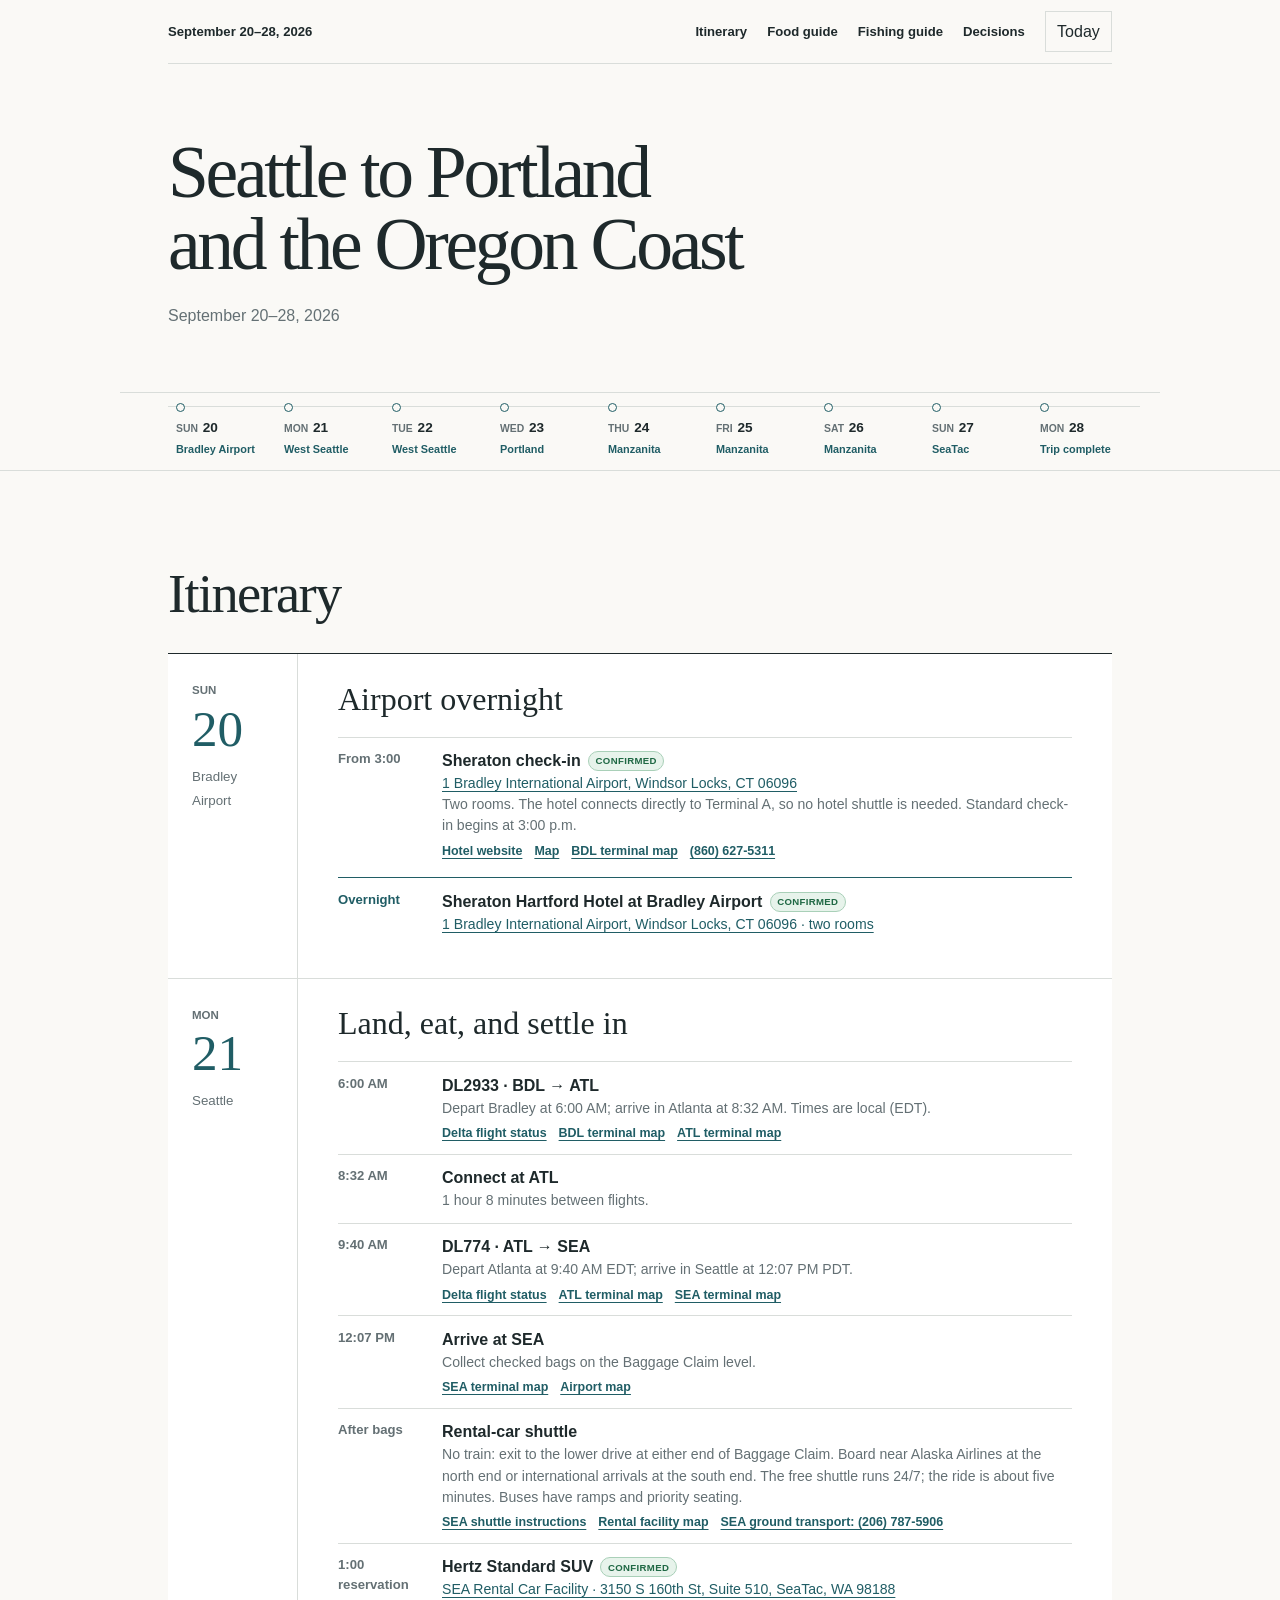
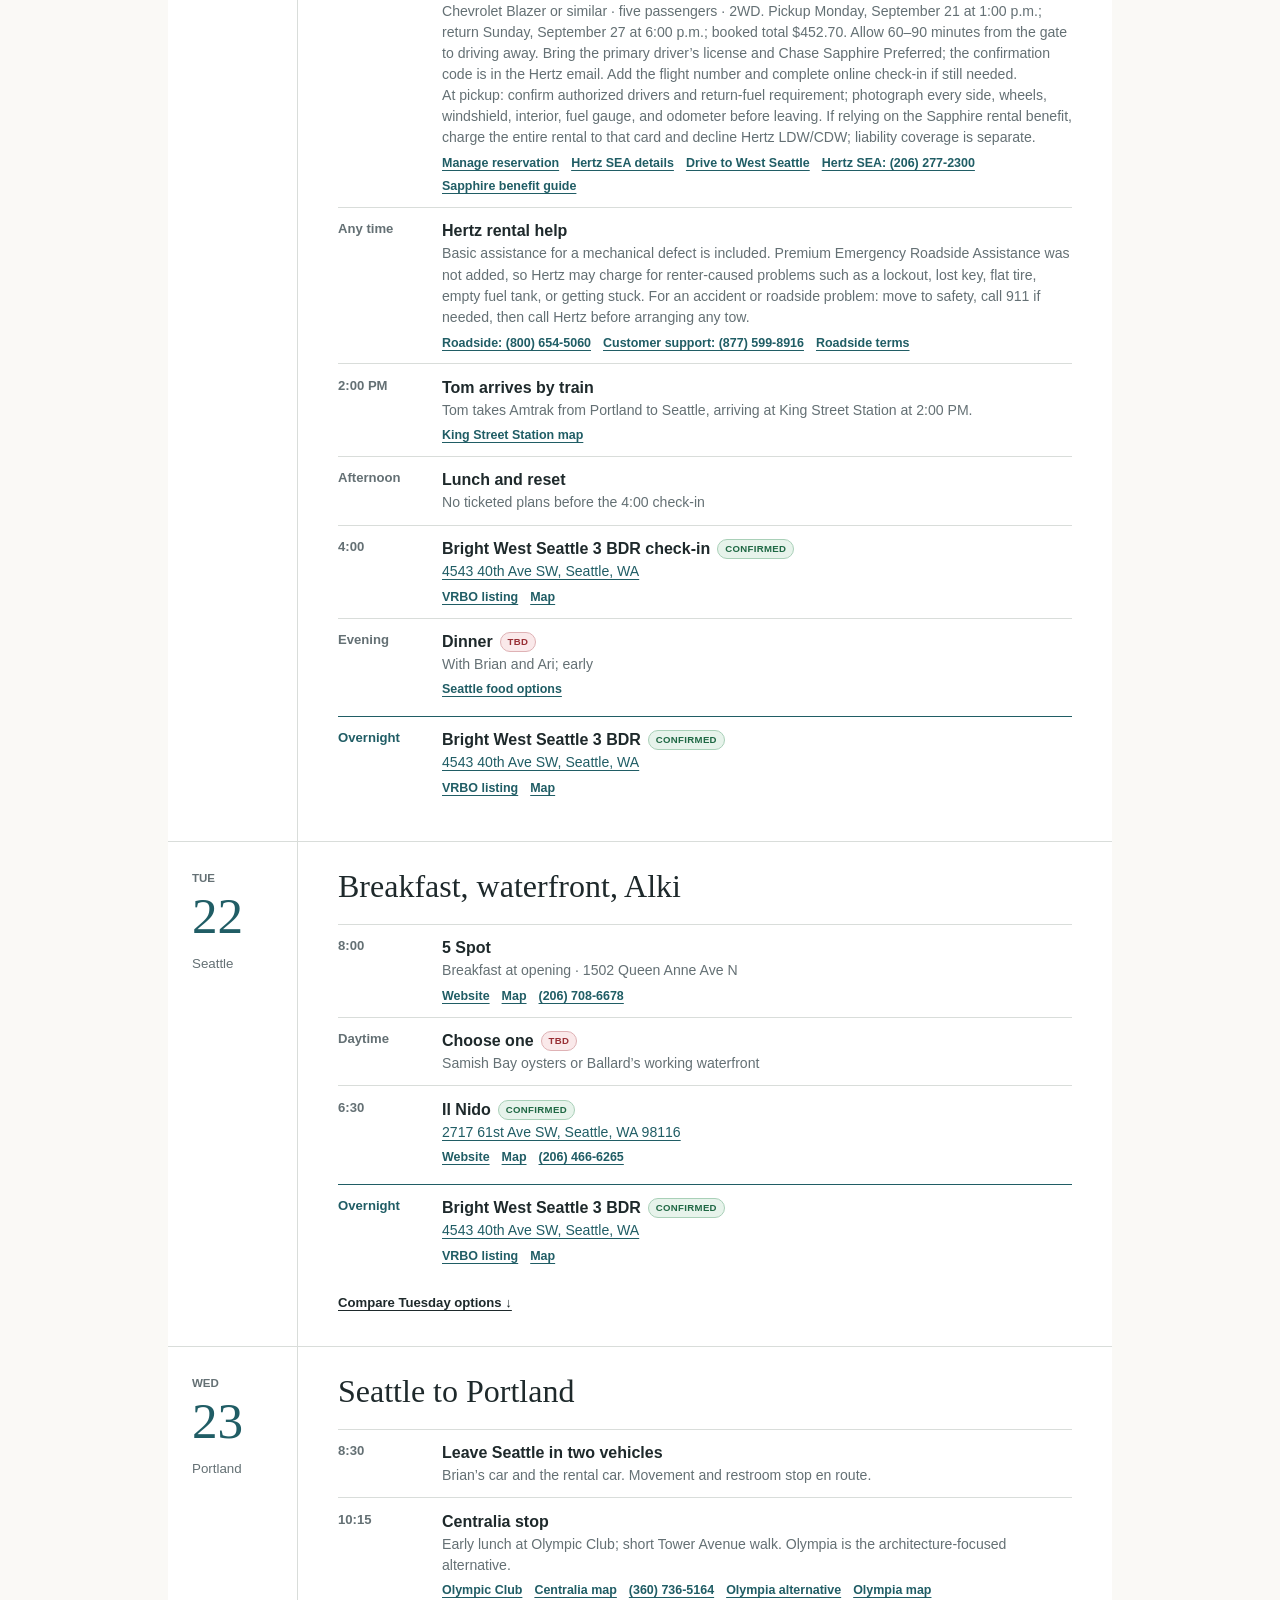
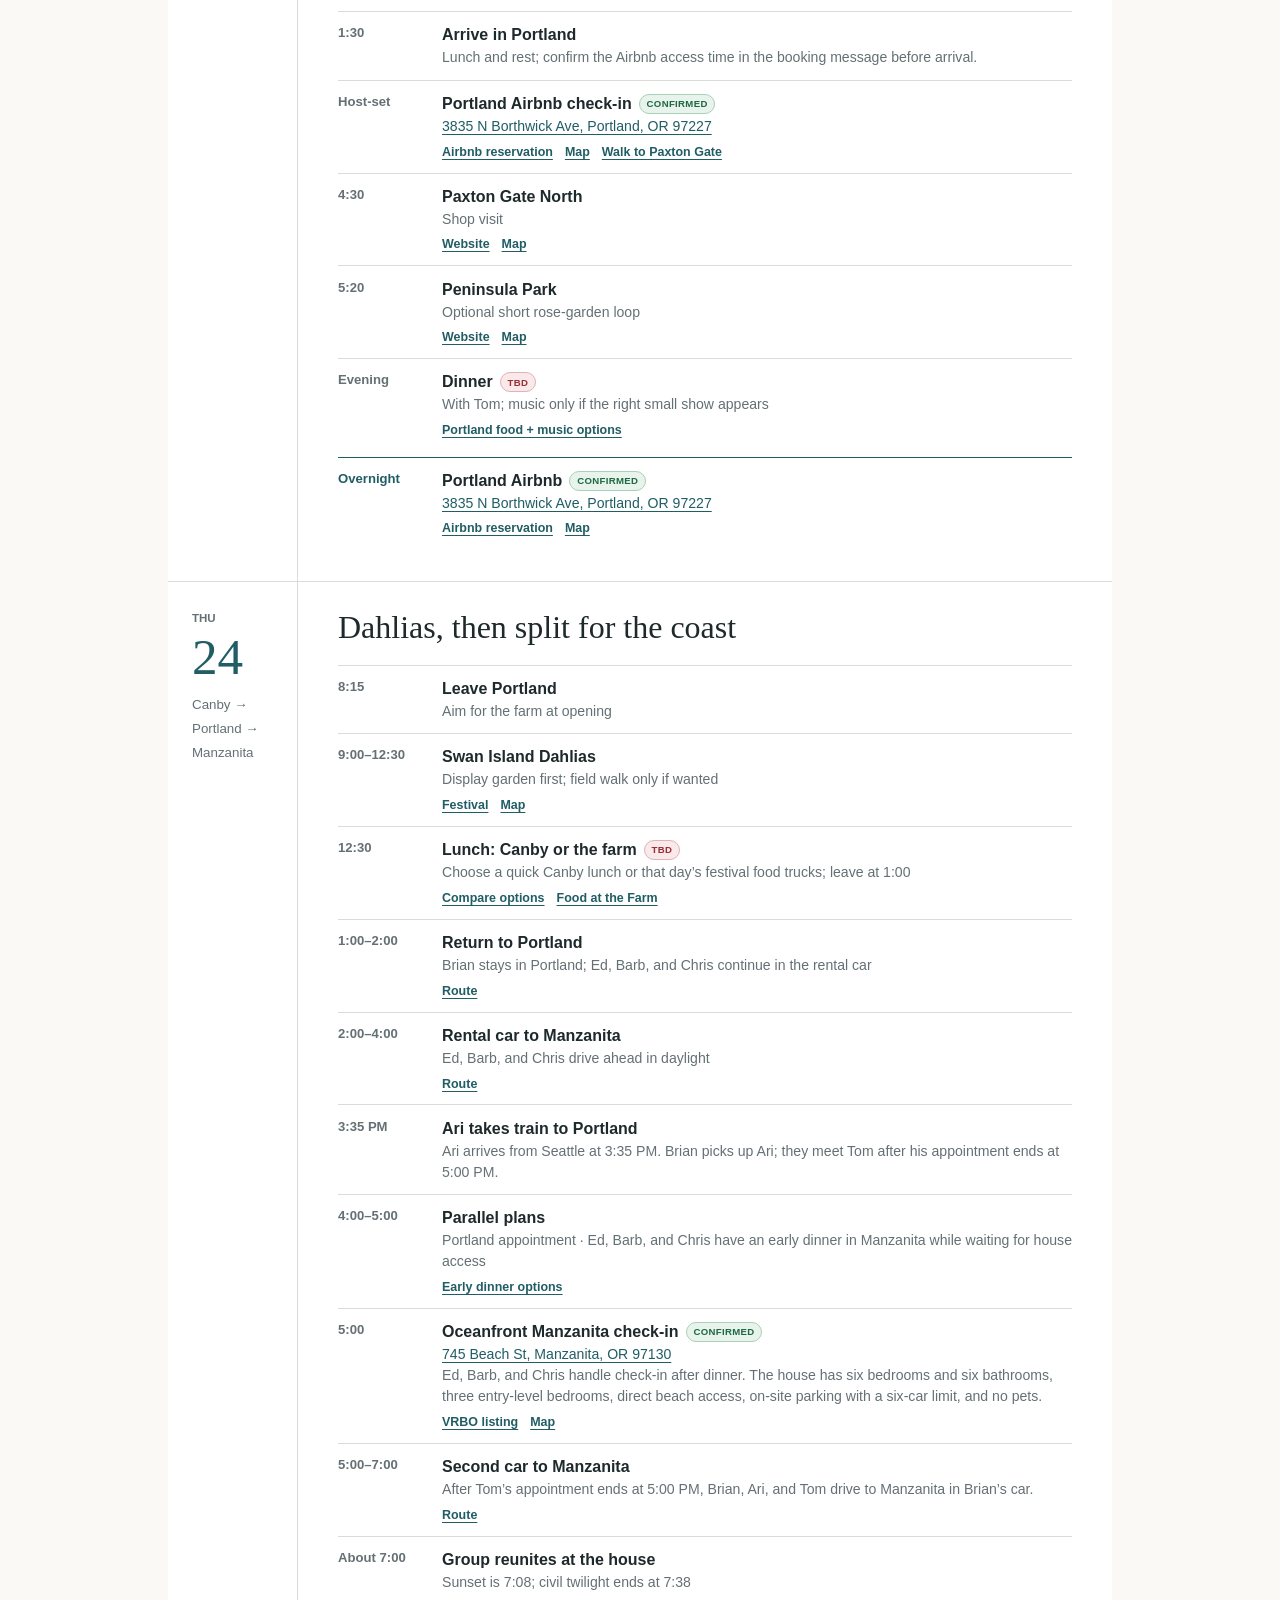
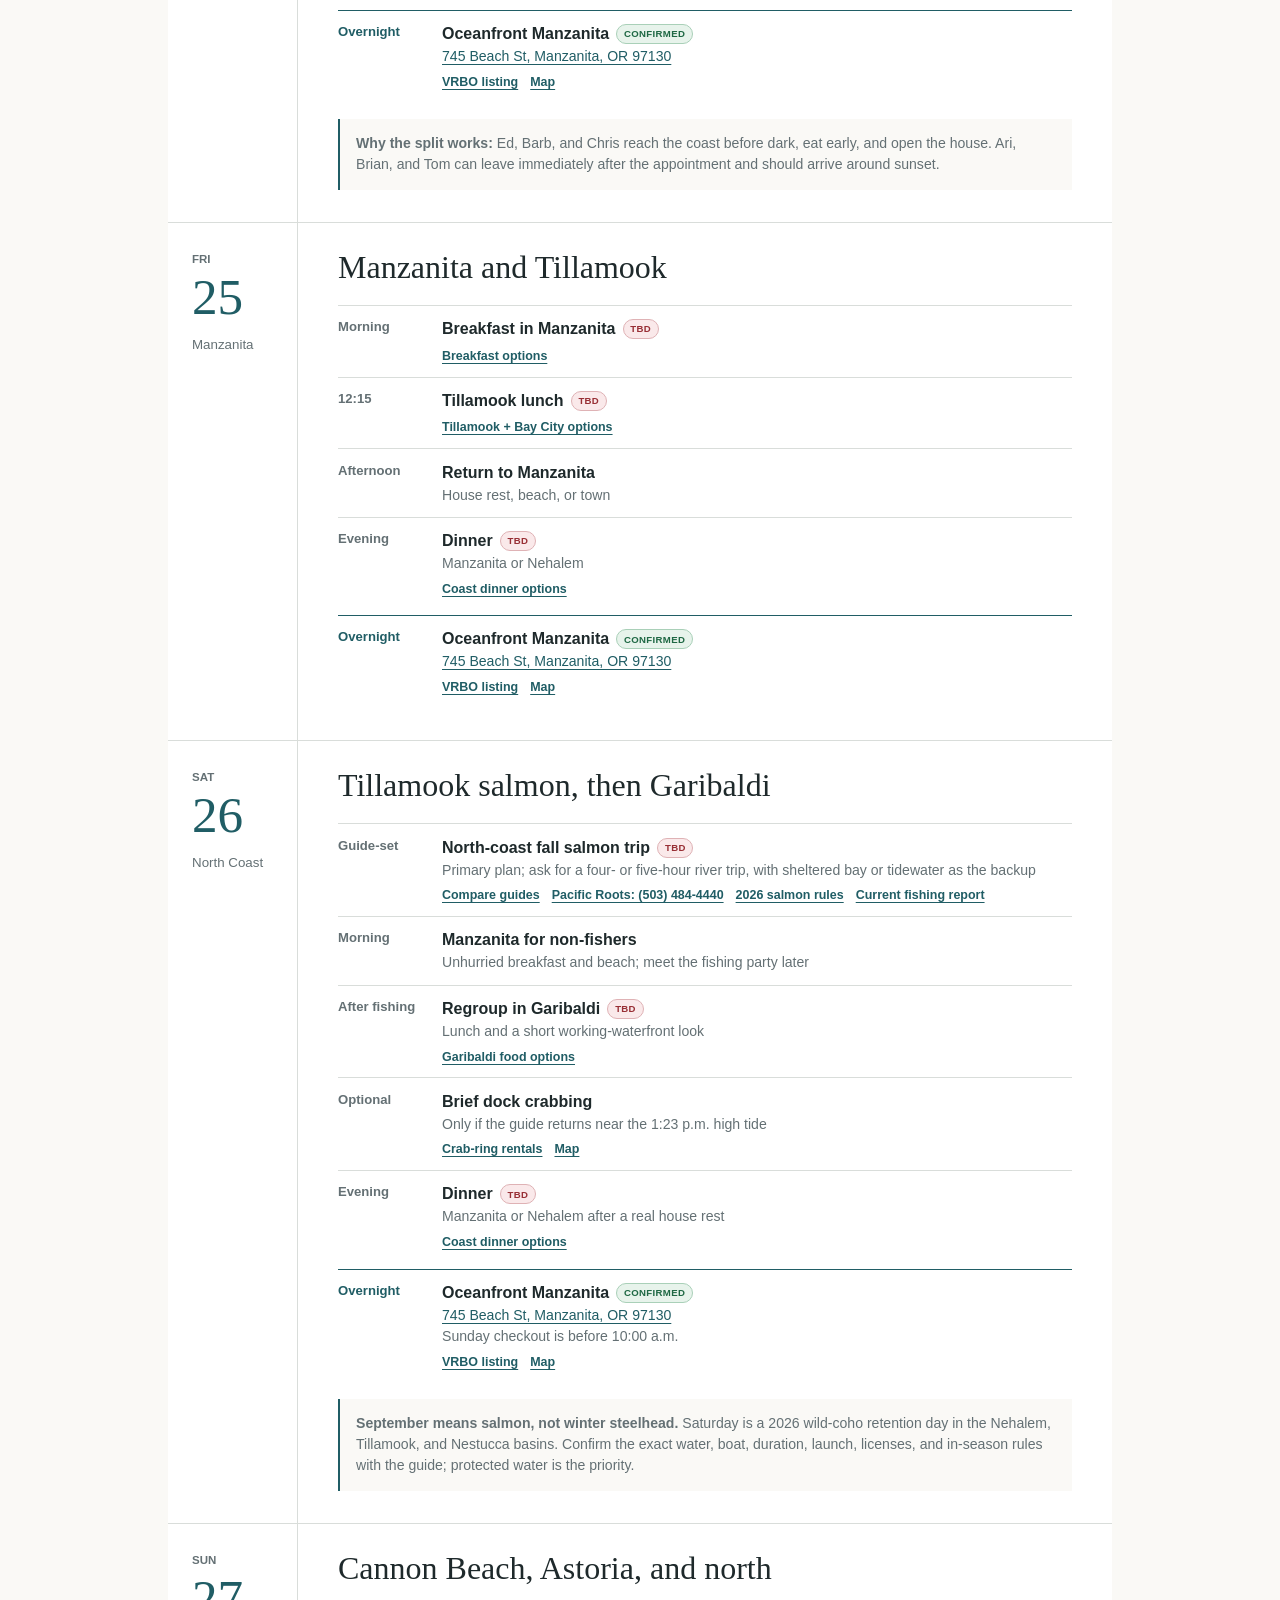
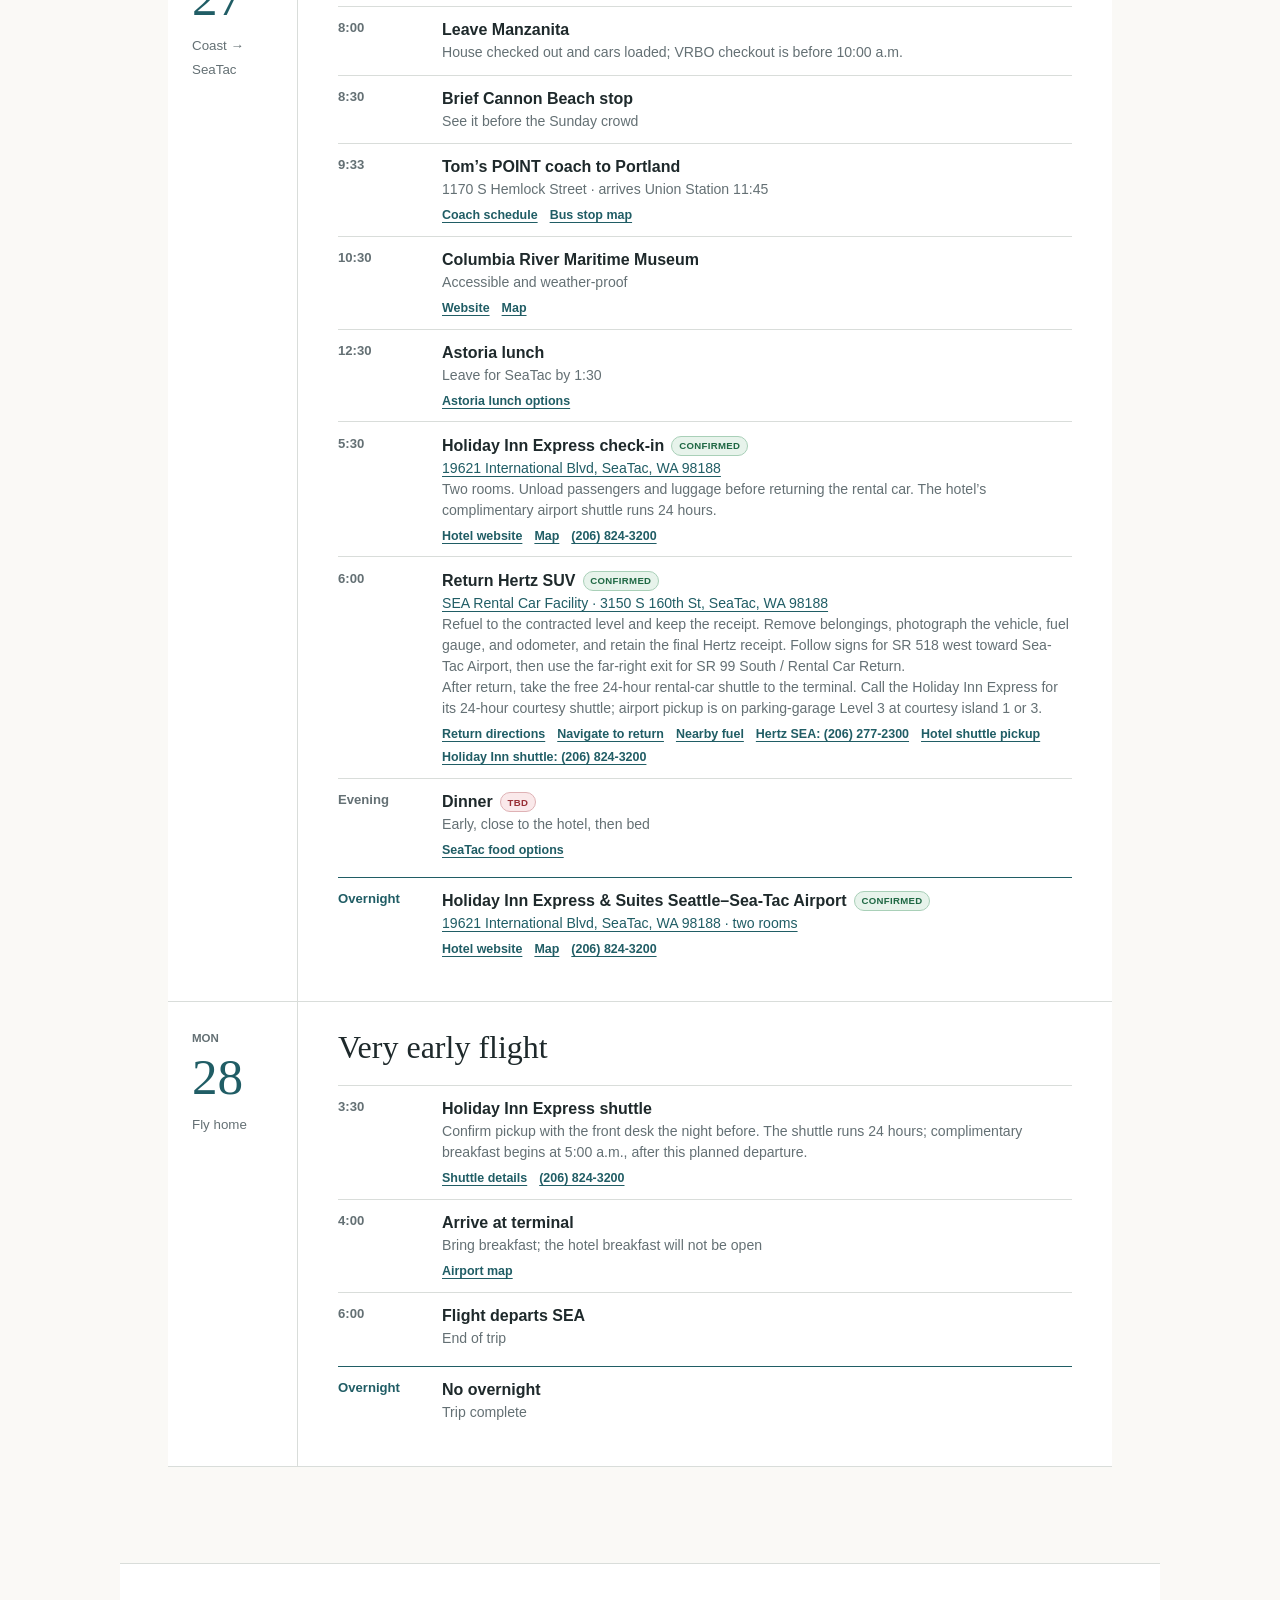
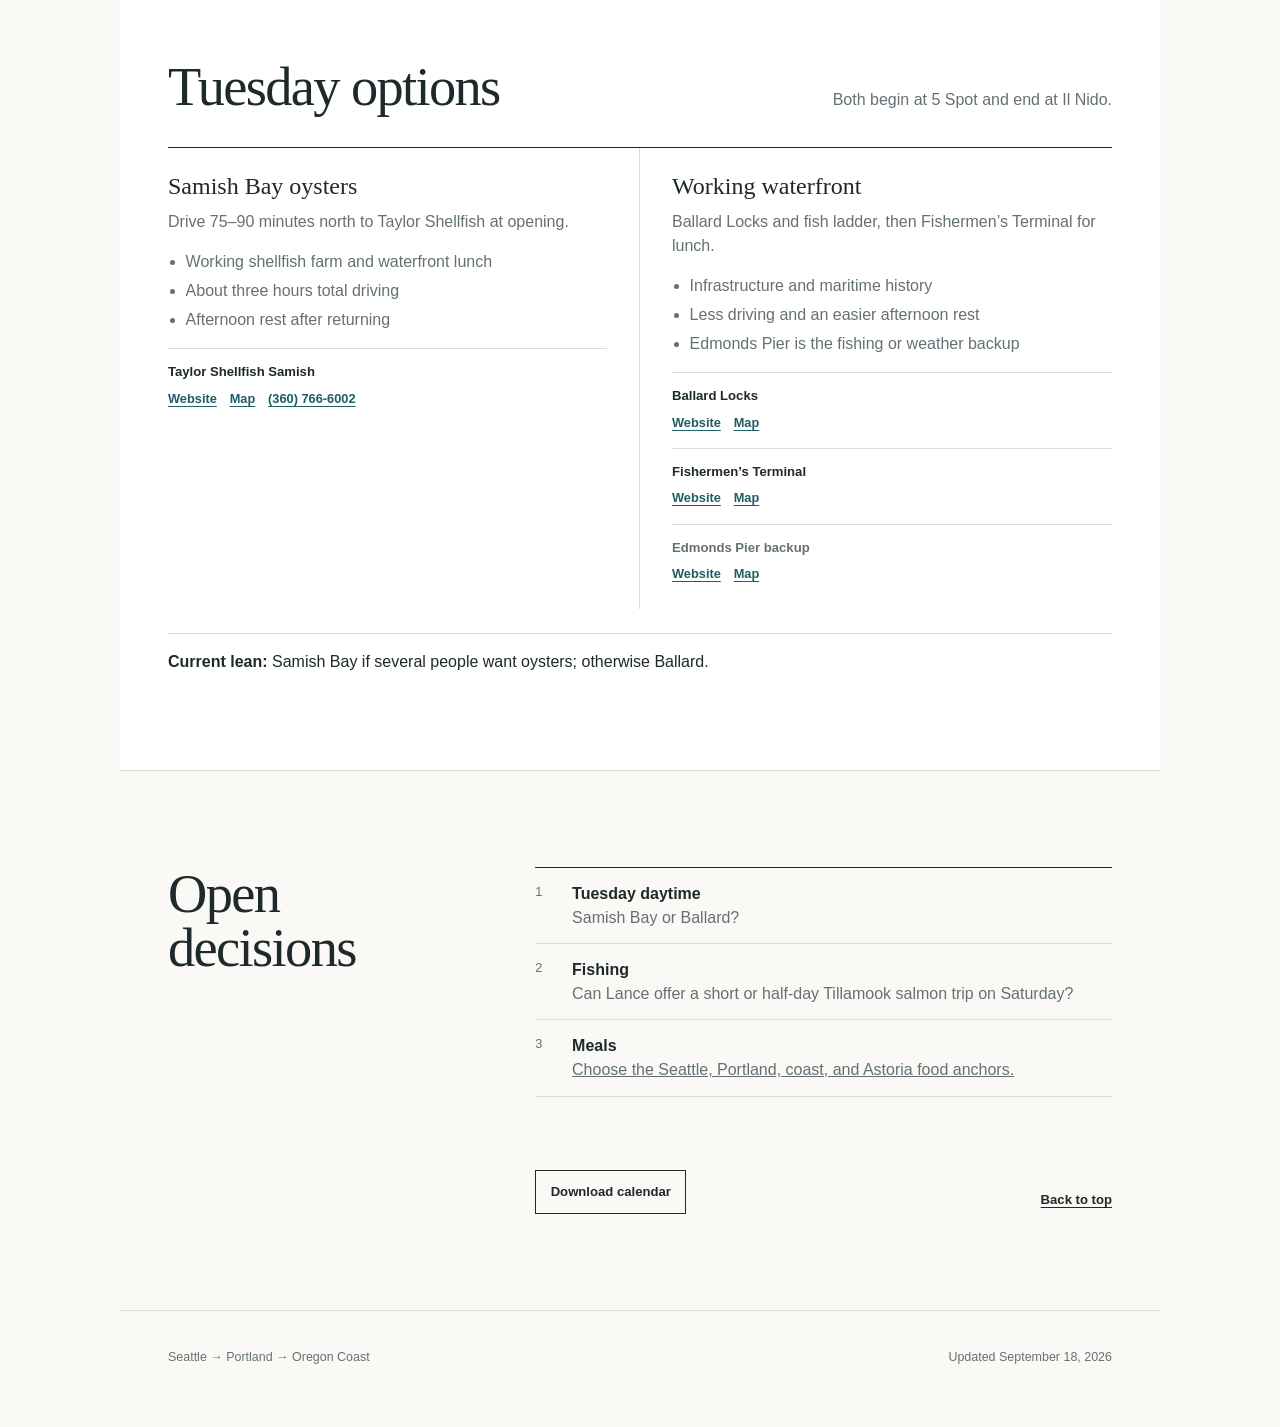
==== commit 3a0ae7a1: "Update flight details and train and car arrangements" ====
--- a/index.html
+++ b/index.html
@@ -72,10 +72,14 @@
             <div class="day-content">
               <h3>Land, eat, and settle in</h3>
               <div class="timeline">
-                <div><time>12:00</time><p><strong>Arrive at SEA</strong><span>Collect checked bags on the Baggage Claim level</span><span class="timeline-links"><a class="resource-link map" href="https://www.google.com/maps/search/?api=1&amp;query=Seattle-Tacoma+International+Airport" target="_blank" rel="noreferrer">Airport map</a></span></p></div>
+                <div><time>6:00 AM</time><p><strong>DL2933 · BDL → ATL</strong><span>Depart Bradley at 6:00 AM; arrive in Atlanta at 8:32 AM. Times are local (EDT).</span><span class="timeline-links"><a class="resource-link website" href="https://www.delta.com/flightstatus/" target="_blank" rel="noreferrer">Delta flight status</a><a class="resource-link map" href="https://bradleyairport.com/directions-parking/terminal-maps/" target="_blank" rel="noreferrer">BDL terminal map</a><a class="resource-link map" href="https://www.atl.com/maps/" target="_blank" rel="noreferrer">ATL terminal map</a></span></p></div>
+                <div><time>8:32 AM</time><p><strong>Connect at ATL</strong><span>1 hour 8 minutes between flights.</span></p></div>
+                <div><time>9:40 AM</time><p><strong>DL774 · ATL → SEA</strong><span>Depart Atlanta at 9:40 AM EDT; arrive in Seattle at 12:07 PM PDT.</span><span class="timeline-links"><a class="resource-link website" href="https://www.delta.com/flightstatus/" target="_blank" rel="noreferrer">Delta flight status</a><a class="resource-link map" href="https://www.atl.com/maps/" target="_blank" rel="noreferrer">ATL terminal map</a><a class="resource-link map" href="https://www.portseattle.org/file-documents/airport-terminal-map" target="_blank" rel="noreferrer">SEA terminal map</a></span></p></div>
+                <div><time>12:07 PM</time><p><strong>Arrive at SEA</strong><span>Collect checked bags on the Baggage Claim level.</span><span class="timeline-links"><a class="resource-link map" href="https://www.portseattle.org/file-documents/airport-terminal-map" target="_blank" rel="noreferrer">SEA terminal map</a><a class="resource-link map" href="https://www.google.com/maps/search/?api=1&amp;query=Seattle-Tacoma+International+Airport" target="_blank" rel="noreferrer">Airport map</a></span></p></div>
                 <div><time>After bags</time><p><strong>Rental-car shuttle</strong><span>No train: exit to the lower drive at either end of Baggage Claim. Board near Alaska Airlines at the north end or international arrivals at the south end. The free shuttle runs 24/7; the ride is about five minutes. Buses have ramps and priority seating.</span><span class="timeline-links"><a class="resource-link website" href="https://www.portseattle.org/sea/ground-transportation/rental-car" target="_blank" rel="noreferrer">SEA shuttle instructions</a><a class="resource-link map" href="https://www.google.com/maps/search/?api=1&amp;query=SEA+Airport+Rental+Car+Facility+3150+S+160th+St+SeaTac+WA+98188" target="_blank" rel="noreferrer">Rental facility map</a><a class="resource-link phone" href="tel:+12067875906">SEA ground transport: (206) 787-5906</a></span></p></div>
                 <div><time>1:00 reservation</time><p><strong>Hertz Standard SUV <span class="status-chip status-confirmed">Confirmed</span></strong><a class="agenda-address" href="https://www.google.com/maps/search/?api=1&amp;query=Hertz+SEA+3150+S+160th+St+Suite+510+SeaTac+WA+98188" target="_blank" rel="noreferrer">SEA Rental Car Facility · 3150 S 160th St, Suite 510, SeaTac, WA 98188</a><span>Chevrolet Blazer or similar · five passengers · 2WD. Pickup Monday, September 21 at 1:00 p.m.; return Sunday, September 27 at 6:00 p.m.; booked total $452.70. Allow 60–90 minutes from the gate to driving away. Bring the primary driver’s license and Chase Sapphire Preferred; the confirmation code is in the Hertz email. Add the flight number and complete online check-in if still needed.</span><span>At pickup: confirm authorized drivers and return-fuel requirement; photograph every side, wheels, windshield, interior, fuel gauge, and odometer before leaving. If relying on the Sapphire rental benefit, charge the entire rental to that card and decline Hertz LDW/CDW; liability coverage is separate.</span><span class="timeline-links"><a class="resource-link website" href="https://www.hertz.com/us/en/reservation/lookup" target="_blank" rel="noreferrer">Manage reservation</a><a class="resource-link website" href="https://www.hertz.com/us/en/location/unitedstates/washington/seatac/seat11" target="_blank" rel="noreferrer">Hertz SEA details</a><a class="resource-link map" href="https://www.google.com/maps/dir/?api=1&amp;origin=SEA+Airport+Rental+Car+Facility+3150+S+160th+St+SeaTac+WA+98188&amp;destination=4543+40th+Ave+SW+Seattle+WA&amp;travelmode=driving" target="_blank" rel="noreferrer">Drive to West Seattle</a><a class="resource-link phone" href="tel:+12062772300">Hertz SEA: (206) 277-2300</a><a class="resource-link website" href="https://www.chasebenefits.com/K113-012/pdf/BGC11599.pdf" target="_blank" rel="noreferrer">Sapphire benefit guide</a></span></p></div>
                 <div><time>Any time</time><p><strong>Hertz rental help</strong><span>Basic assistance for a mechanical defect is included. Premium Emergency Roadside Assistance was not added, so Hertz may charge for renter-caused problems such as a lockout, lost key, flat tire, empty fuel tank, or getting stuck. For an accident or roadside problem: move to safety, call 911 if needed, then call Hertz before arranging any tow.</span><span class="timeline-links"><a class="resource-link phone" href="tel:+18006545060">Roadside: (800) 654-5060</a><a class="resource-link phone" href="tel:+18775998916">Customer support: (877) 599-8916</a><a class="resource-link website" href="https://www.hertz.com/us/en/products-and-services/value-added-services/united-states/premium-emergency-roadside-assistance" target="_blank" rel="noreferrer">Roadside terms</a></span></p></div>
+                <div><time>2:00 PM</time><p><strong>Tom arrives by train</strong><span>Tom takes Amtrak from Portland to Seattle, arriving at King Street Station at 2:00 PM.</span><span class="timeline-links"><a class="resource-link map" href="https://www.google.com/maps/search/?api=1&amp;query=King+Street+Station+Seattle+WA" target="_blank" rel="noreferrer">King Street Station map</a></span></p></div>
                 <div><time>Afternoon</time><p><strong>Lunch and reset</strong><span>No ticketed plans before the 4:00 check-in</span></p></div>
                 <div><time>4:00</time><p><strong>Bright West Seattle 3 BDR check-in <span class="status-chip status-confirmed">Confirmed</span></strong><a class="agenda-address" href="https://www.google.com/maps/search/?api=1&amp;query=4543+40th+Ave+SW+Seattle+WA" target="_blank" rel="noreferrer">4543 40th Ave SW, Seattle, WA</a><span class="timeline-links"><a class="resource-link website" href="https://www.vrbo.com/5130391?chkin=2026-09-21&amp;chkout=2026-09-23&amp;adults=4" target="_blank" rel="noreferrer">VRBO listing</a><a class="resource-link map" href="https://www.google.com/maps/search/?api=1&amp;query=4543+40th+Ave+SW+Seattle+WA" target="_blank" rel="noreferrer">Map</a></span></p></div>
                 <div><time>Evening</time><p><strong>Dinner <span class="status-chip status-tbd">TBD</span></strong><span>With Brian and Ari; early</span><span class="timeline-links"><a class="resource-link website" href="food.html#seattle">Seattle food options</a></span></p></div>
@@ -103,7 +107,7 @@
             <div class="day-content">
               <h3>Seattle to Portland</h3>
               <div class="timeline">
-                <div><time>8:30</time><p><strong>Leave Seattle</strong><span>Movement and restroom stop en route</span></p></div>
+                <div><time>8:30</time><p><strong>Leave Seattle in two vehicles</strong><span>Brian’s car and the rental car. Movement and restroom stop en route.</span></p></div>
                 <div><time>10:15</time><p><strong>Centralia stop</strong><span>Early lunch at Olympic Club; short Tower Avenue walk. Olympia is the architecture-focused alternative.</span><span class="timeline-links"><a class="resource-link website" href="https://www.mcmenamins.com/olympic-club/olympic-club-pub" target="_blank" rel="noreferrer">Olympic Club</a><a class="resource-link map" href="https://www.google.com/maps/search/?api=1&amp;query=McMenamins+Olympic+Club+112+N+Tower+Ave+Centralia+WA" target="_blank" rel="noreferrer">Centralia map</a><a class="resource-link phone" href="tel:+13607365164">(360) 736-5164</a><a class="resource-link website" href="https://des.wa.gov/services/facilities-leasing/capitol-campus/visiting-capitol" target="_blank" rel="noreferrer">Olympia alternative</a><a class="resource-link map" href="https://www.google.com/maps/search/?api=1&amp;query=Washington+State+Capitol+Olympia+WA" target="_blank" rel="noreferrer">Olympia map</a></span></p></div>
                 <div><time>1:30</time><p><strong>Arrive in Portland</strong><span>Lunch and rest; confirm the Airbnb access time in the booking message before arrival.</span></p></div>
                 <div><time>Host-set</time><p><strong>Portland Airbnb check-in <span class="status-chip status-confirmed">Confirmed</span></strong><a class="agenda-address" href="https://www.google.com/maps/search/?api=1&amp;query=3835+N+Borthwick+Ave+Portland+OR+97227" target="_blank" rel="noreferrer">3835 N Borthwick Ave, Portland, OR 97227</a><span class="timeline-links"><a class="resource-link website" href="https://www.airbnb.com/trips/v1" target="_blank" rel="noreferrer">Airbnb reservation</a><a class="resource-link map" href="https://www.google.com/maps/search/?api=1&amp;query=3835+N+Borthwick+Ave+Portland+OR+97227" target="_blank" rel="noreferrer">Map</a><a class="resource-link map" href="https://www.google.com/maps/dir/?api=1&amp;origin=3835+N+Borthwick+Ave+Portland+OR+97227&amp;destination=Paxton+Gate+4204+N+Mississippi+Ave+Portland+OR+97217&amp;travelmode=walking" target="_blank" rel="noreferrer">Walk to Paxton Gate</a></span></p></div>
@@ -125,10 +129,10 @@
                 <div><time>12:30</time><p><strong>Lunch: Canby or the farm <span class="status-chip status-tbd">TBD</span></strong><span>Choose a quick Canby lunch or that day’s festival food trucks; leave at 1:00</span><span class="timeline-links"><a class="resource-link website" href="food.html#canby">Compare options</a><a class="resource-link website" href="https://dahlias.com/pages/food-at-the-farm-2" target="_blank" rel="noreferrer">Food at the Farm</a></span></p></div>
                 <div><time>1:00–2:00</time><p><strong>Return to Portland</strong><span>Brian stays in Portland; Ed, Barb, and Chris continue in the rental car</span><span class="timeline-links"><a class="resource-link map" href="https://www.google.com/maps/dir/?api=1&amp;origin=Swan+Island+Dahlias+Canby+OR&amp;destination=Portland+OR&amp;travelmode=driving" target="_blank" rel="noreferrer">Route</a></span></p></div>
                 <div><time>2:00–4:00</time><p><strong>Rental car to Manzanita</strong><span>Ed, Barb, and Chris drive ahead in daylight</span><span class="timeline-links"><a class="resource-link map" href="https://www.google.com/maps/dir/?api=1&amp;origin=Portland+OR&amp;destination=Manzanita+OR&amp;travelmode=driving" target="_blank" rel="noreferrer">Route</a></span></p></div>
-                <div><time>Afternoon</time><p><strong>Ari drives Seattle → Portland</strong><span>Ari arrives in their car to collect Brian and Tom after the appointment</span></p></div>
+                <div><time>3:35 PM</time><p><strong>Ari takes train to Portland</strong><span>Ari arrives from Seattle at 3:35 PM. Brian picks up Ari; they meet Tom after his appointment ends at 5:00 PM.</span></p></div>
                 <div><time>4:00–5:00</time><p><strong>Parallel plans</strong><span>Portland appointment · Ed, Barb, and Chris have an early dinner in Manzanita while waiting for house access</span><span class="timeline-links"><a class="resource-link website" href="food.html#coast">Early dinner options</a></span></p></div>
                 <div><time>5:00</time><p><strong>Oceanfront Manzanita check-in <span class="status-chip status-confirmed">Confirmed</span></strong><a class="agenda-address" href="https://www.google.com/maps/search/?api=1&amp;query=745+Beach+St+Manzanita+OR+97130" target="_blank" rel="noreferrer">745 Beach St, Manzanita, OR 97130</a><span>Ed, Barb, and Chris handle check-in after dinner. The house has six bedrooms and six bathrooms, three entry-level bedrooms, direct beach access, on-site parking with a six-car limit, and no pets.</span><span class="timeline-links"><a class="resource-link website" href="https://www.vrbo.com/3063868?chkin=2026-09-24&amp;chkout=2026-09-27" target="_blank" rel="noreferrer">VRBO listing</a><a class="resource-link map" href="https://www.google.com/maps/search/?api=1&amp;query=745+Beach+St+Manzanita+OR+97130" target="_blank" rel="noreferrer">Map</a></span></p></div>
-                <div><time>5:00–7:00</time><p><strong>Second car to Manzanita</strong><span>Ari picks up Brian and Tom, then the three drive directly to the house</span><span class="timeline-links"><a class="resource-link map" href="https://www.google.com/maps/dir/?api=1&amp;origin=Portland+OR&amp;destination=745+Beach+St+Manzanita+OR+97130&amp;travelmode=driving" target="_blank" rel="noreferrer">Route</a></span></p></div>
+                <div><time>5:00–7:00</time><p><strong>Second car to Manzanita</strong><span>After Tom’s appointment ends at 5:00 PM, Brian, Ari, and Tom drive to Manzanita in Brian’s car.</span><span class="timeline-links"><a class="resource-link map" href="https://www.google.com/maps/dir/?api=1&amp;origin=Portland+OR&amp;destination=745+Beach+St+Manzanita+OR+97130&amp;travelmode=driving" target="_blank" rel="noreferrer">Route</a></span></p></div>
                 <div><time>About 7:00</time><p><strong>Group reunites at the house</strong><span>Sunset is 7:08; civil twilight ends at 7:38</span></p></div>
                 <div class="overnight-row"><time>Overnight</time><p><strong>Oceanfront Manzanita <span class="status-chip status-confirmed">Confirmed</span></strong><a class="overnight-address" href="https://www.google.com/maps/search/?api=1&amp;query=745+Beach+St+Manzanita+OR+97130" target="_blank" rel="noreferrer">745 Beach St, Manzanita, OR 97130</a><span class="timeline-links"><a class="resource-link website" href="https://www.vrbo.com/3063868?chkin=2026-09-24&amp;chkout=2026-09-27" target="_blank" rel="noreferrer">VRBO listing</a><a class="resource-link map" href="https://www.google.com/maps/search/?api=1&amp;query=745+Beach+St+Manzanita+OR+97130" target="_blank" rel="noreferrer">Map</a></span></p></div>
               </div>
@@ -274,7 +278,7 @@
 
     <footer>
       <p>Seattle → Portland → Oregon Coast</p>
-      <p>Updated September 17, 2026</p>
+      <p>Updated September 18, 2026</p>
     </footer>
   </body>
 </html>
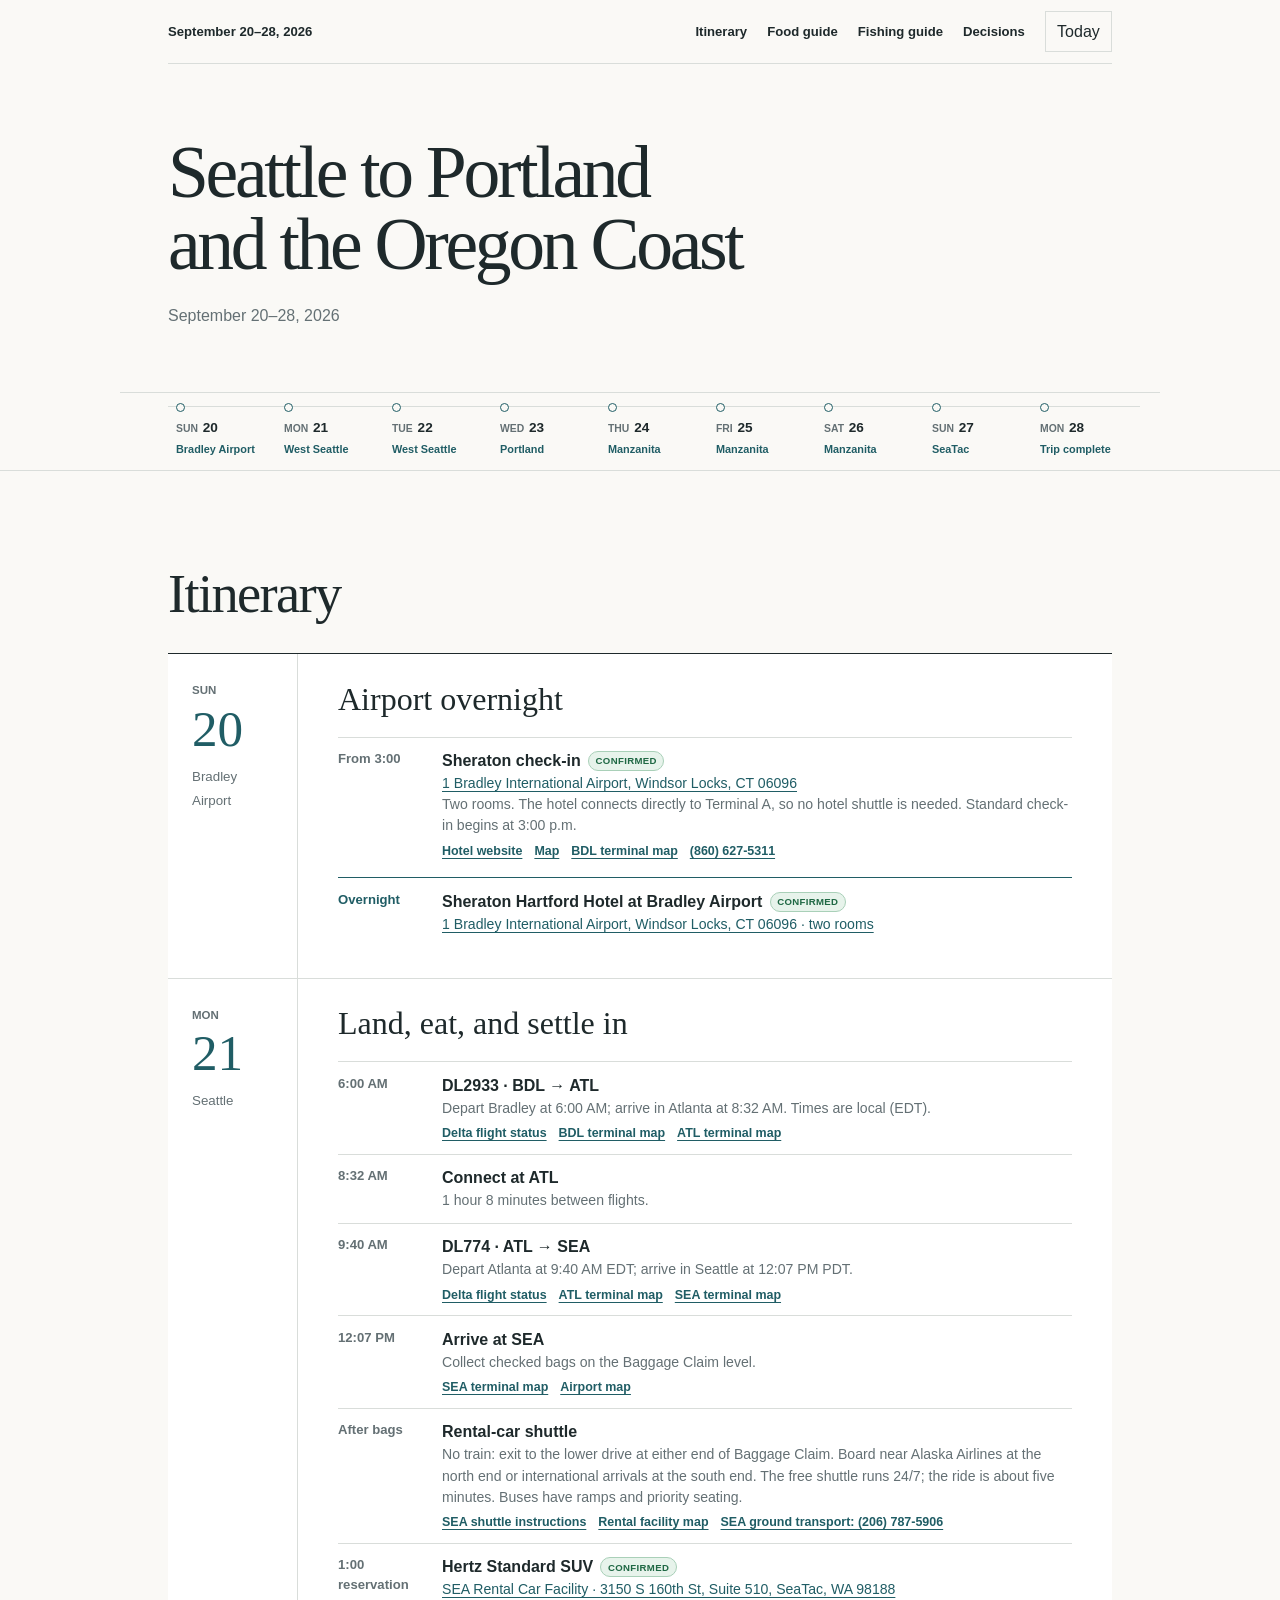
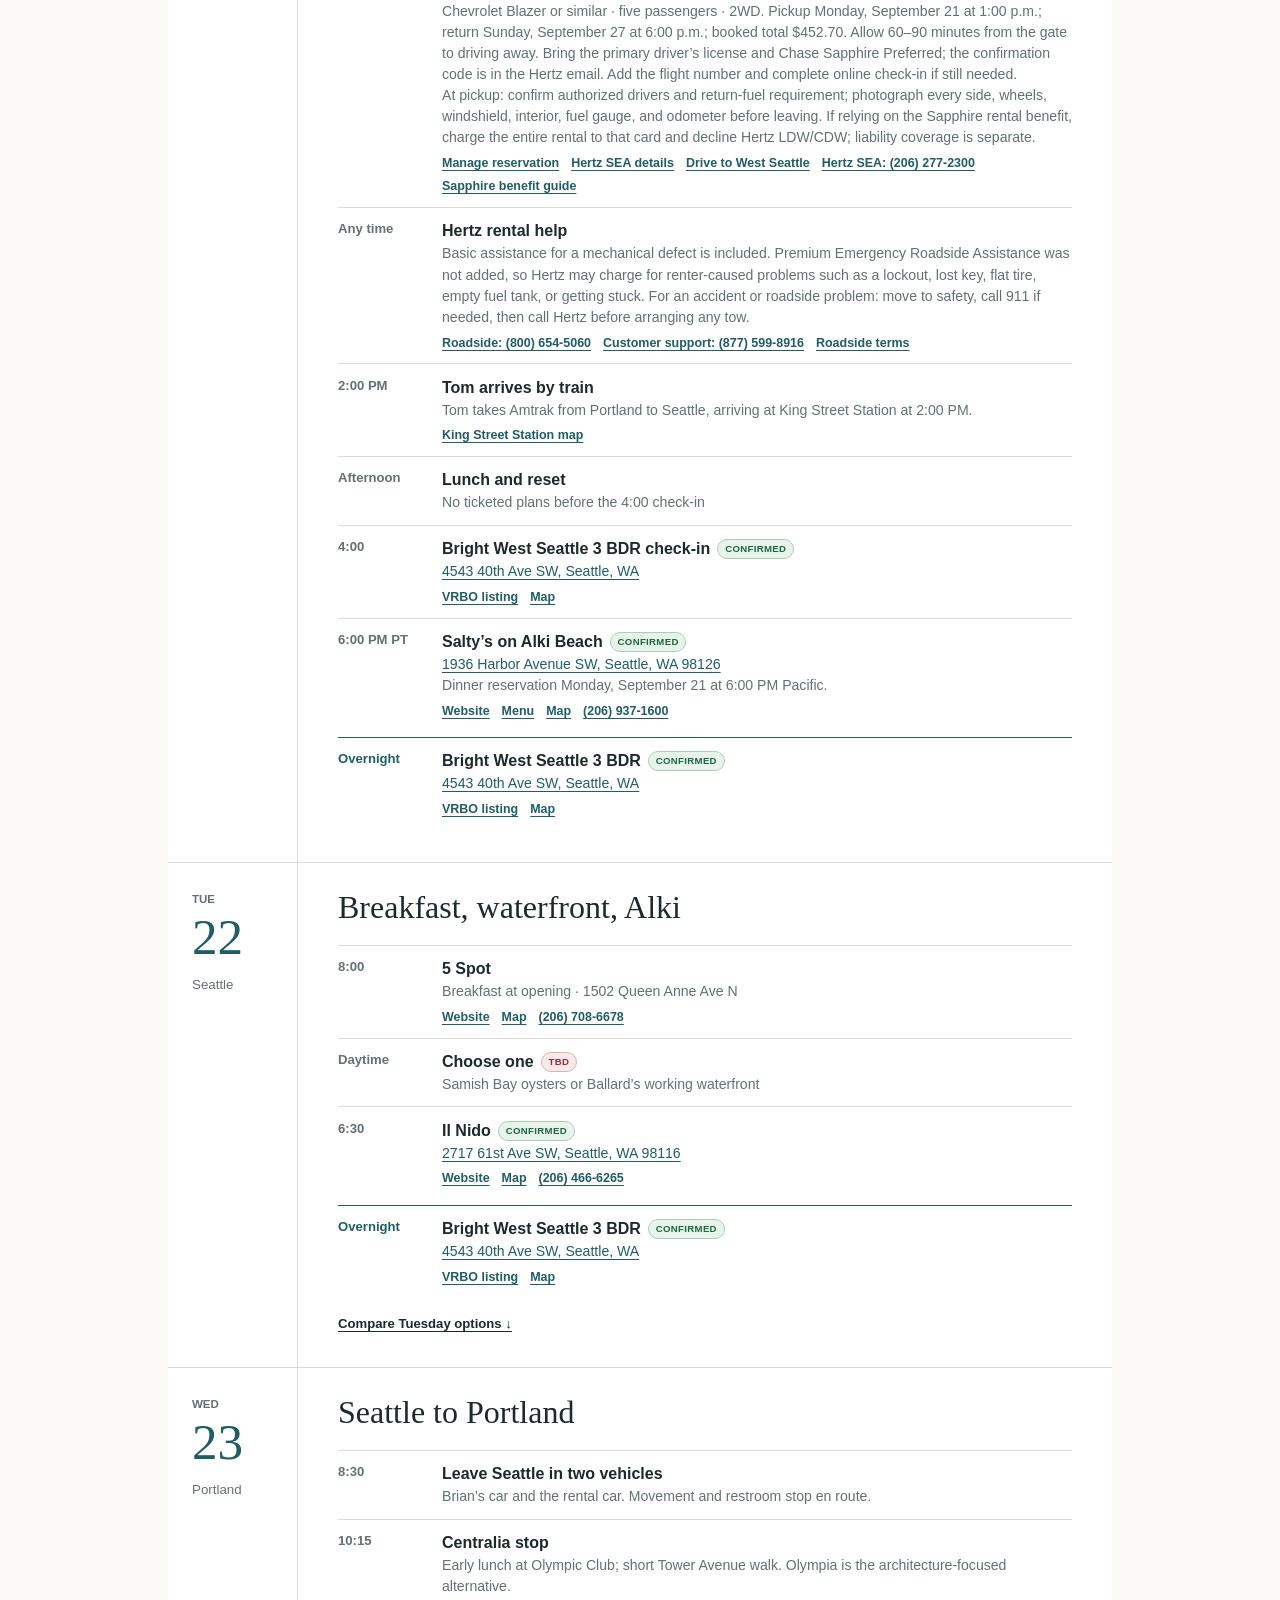
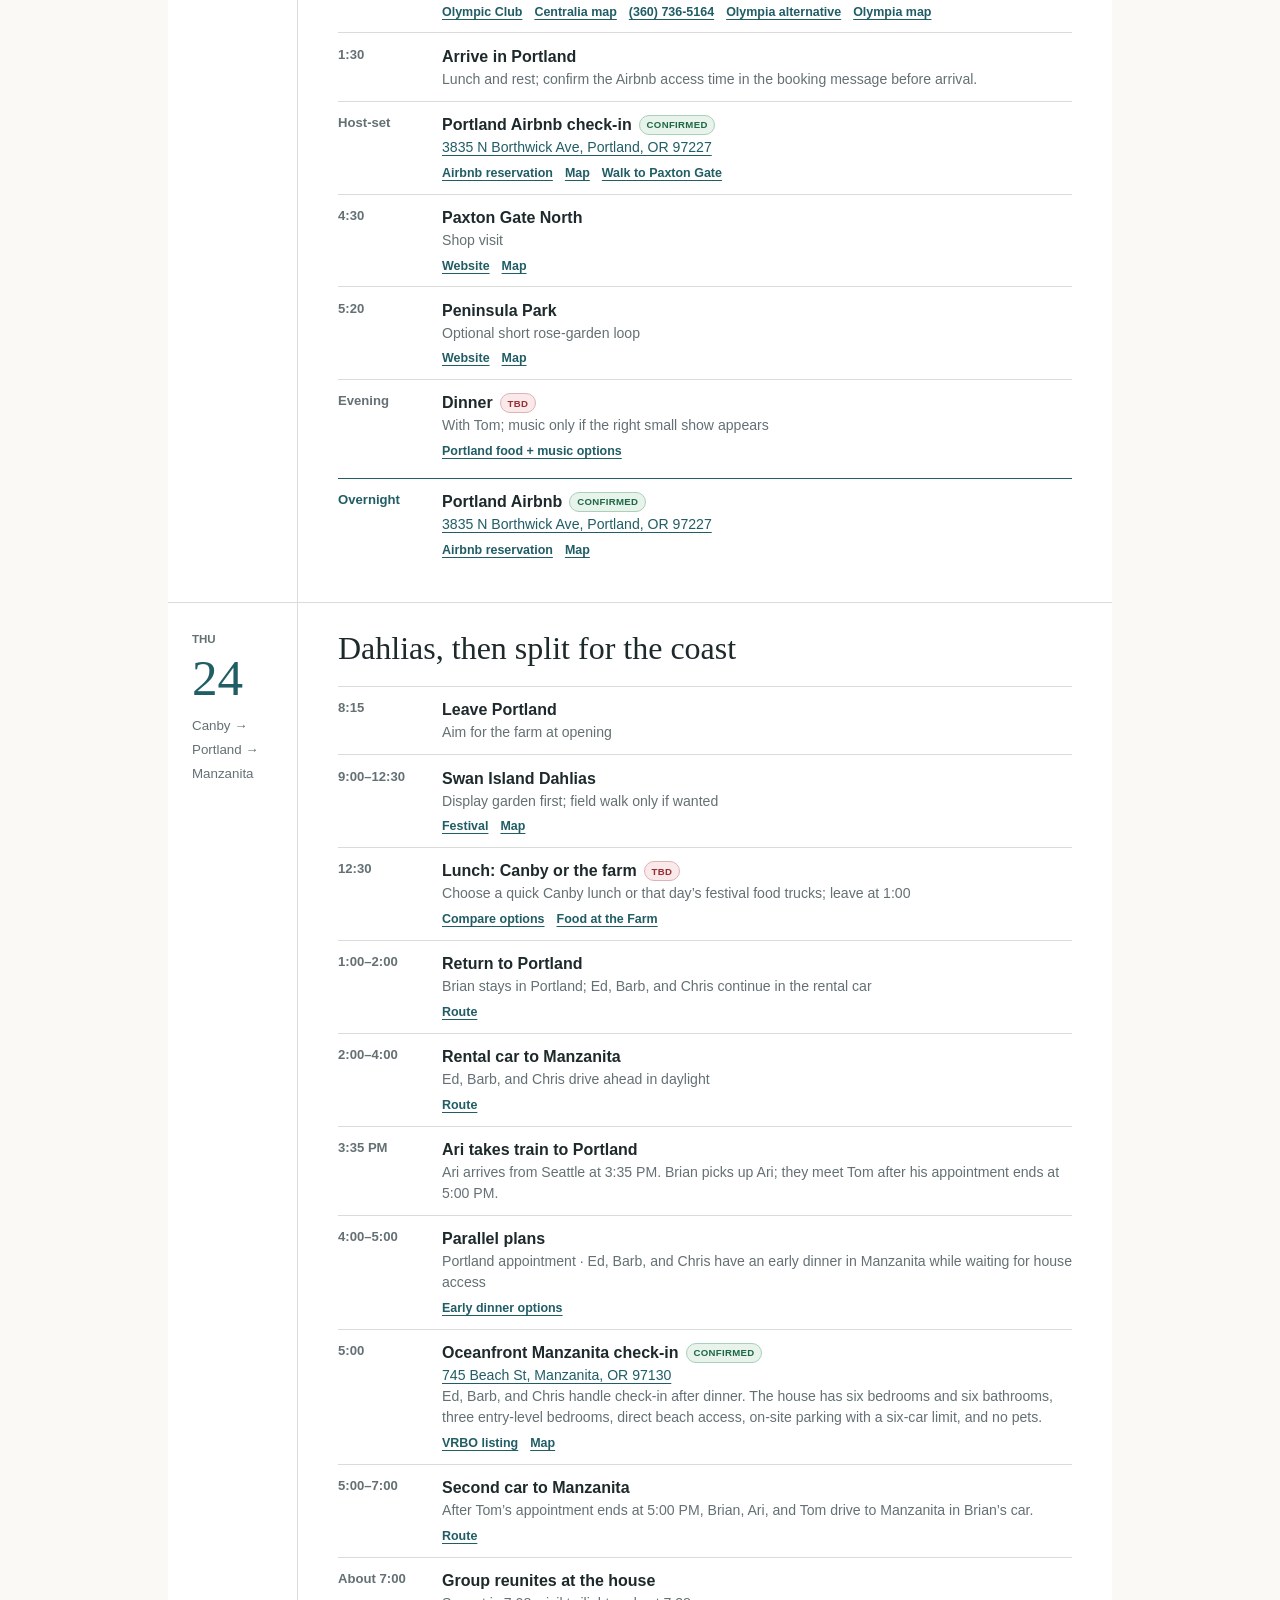
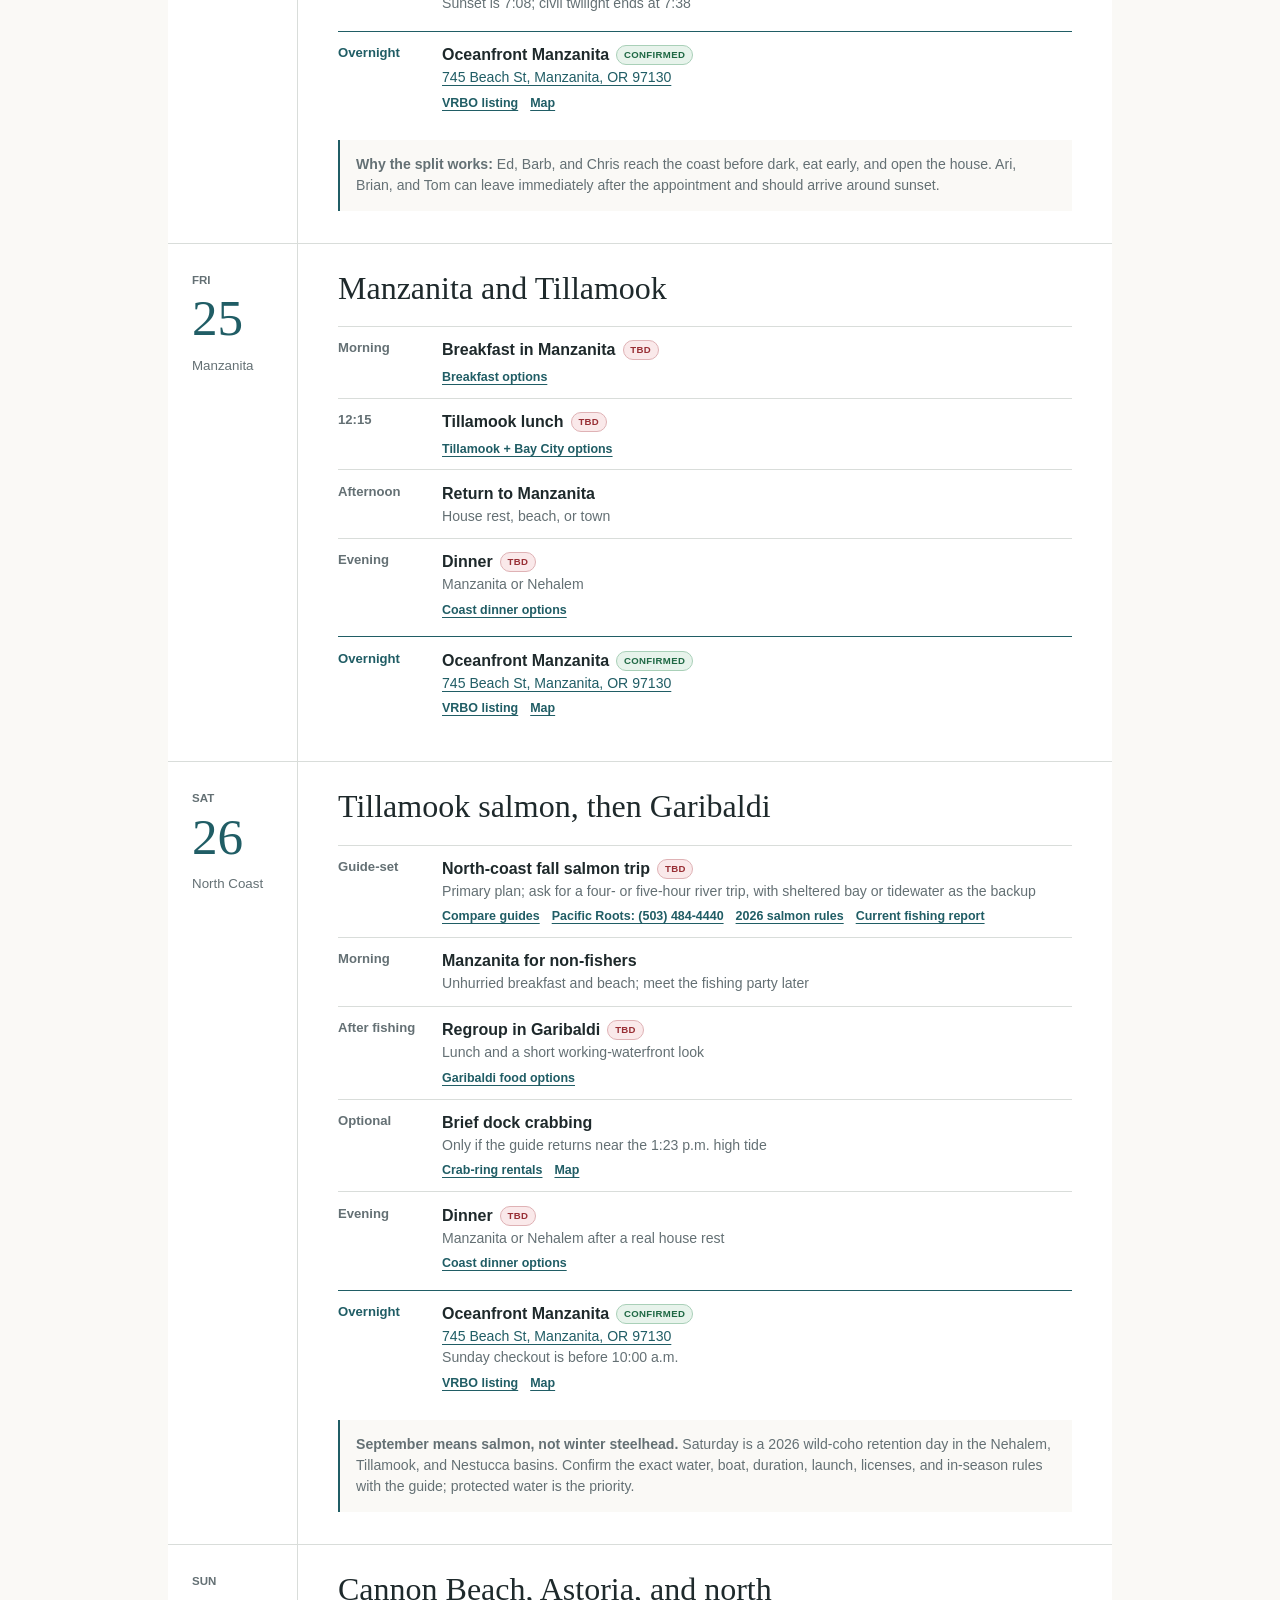
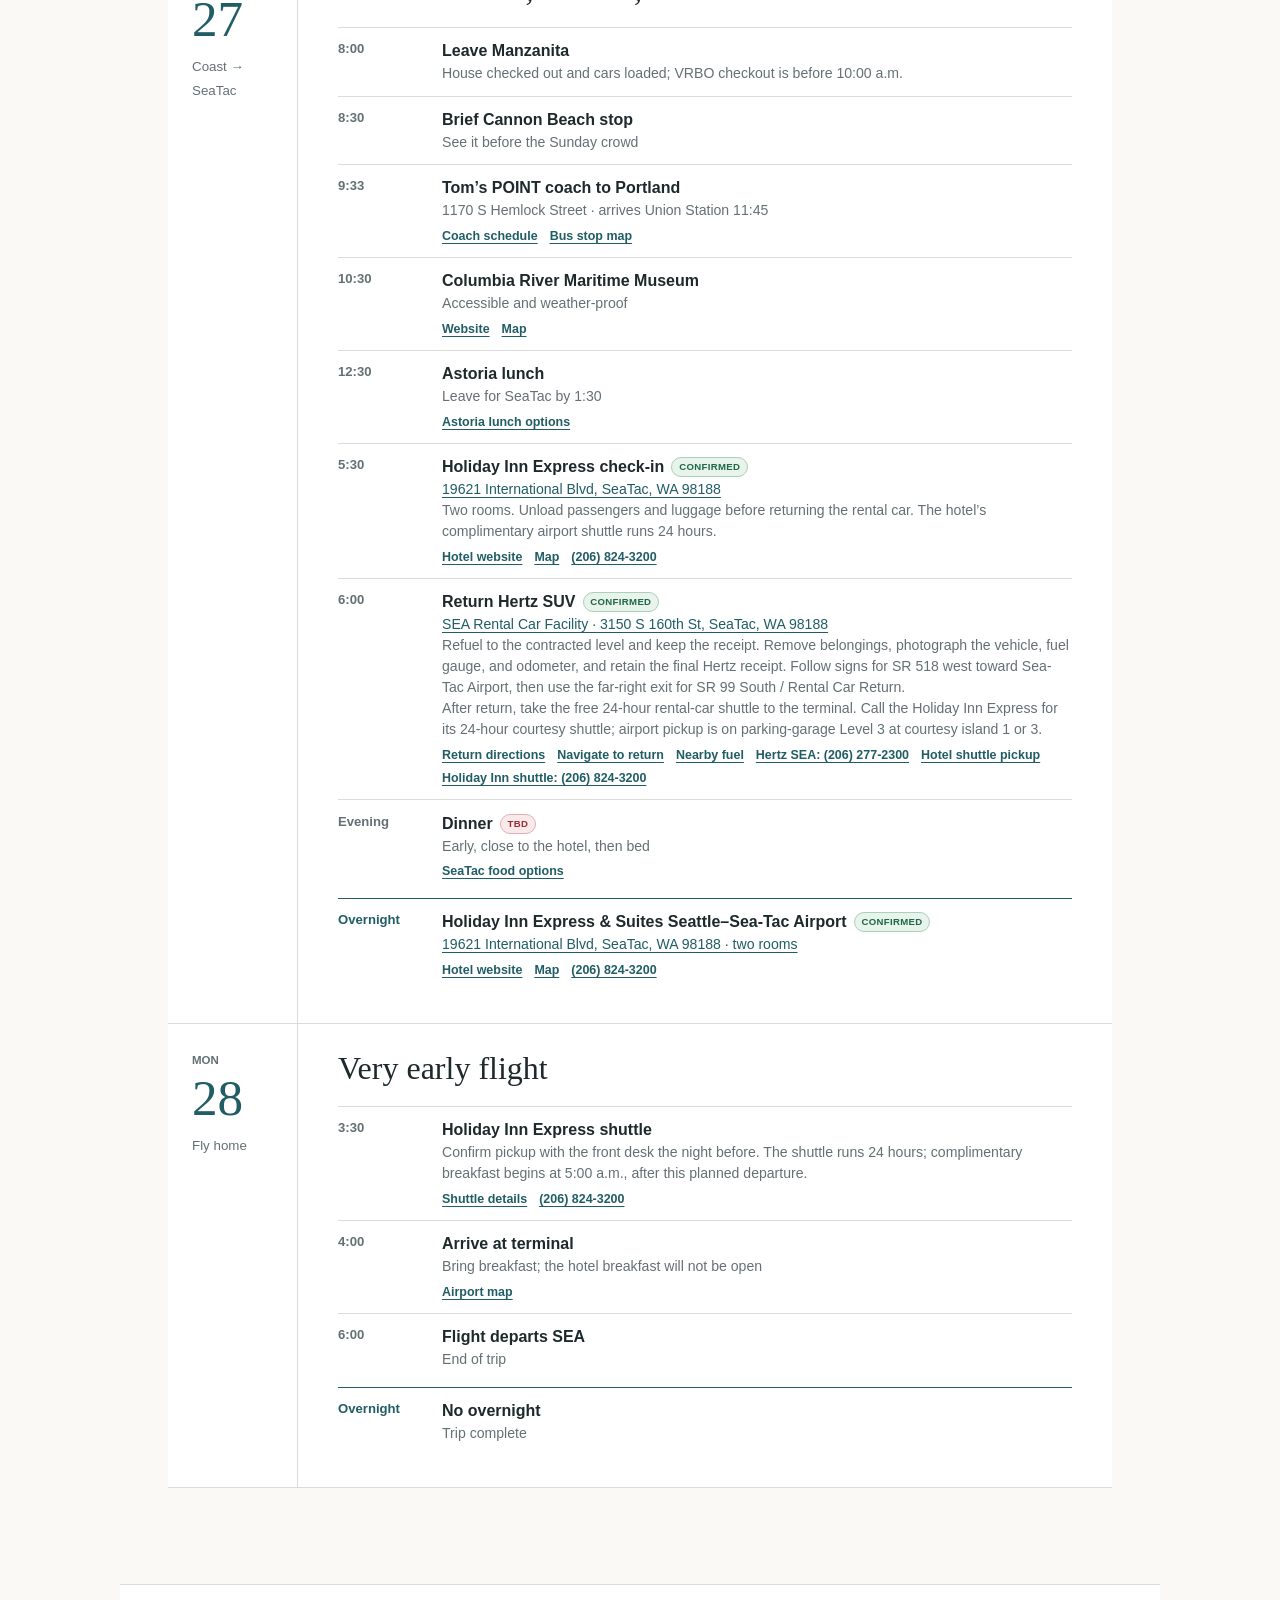
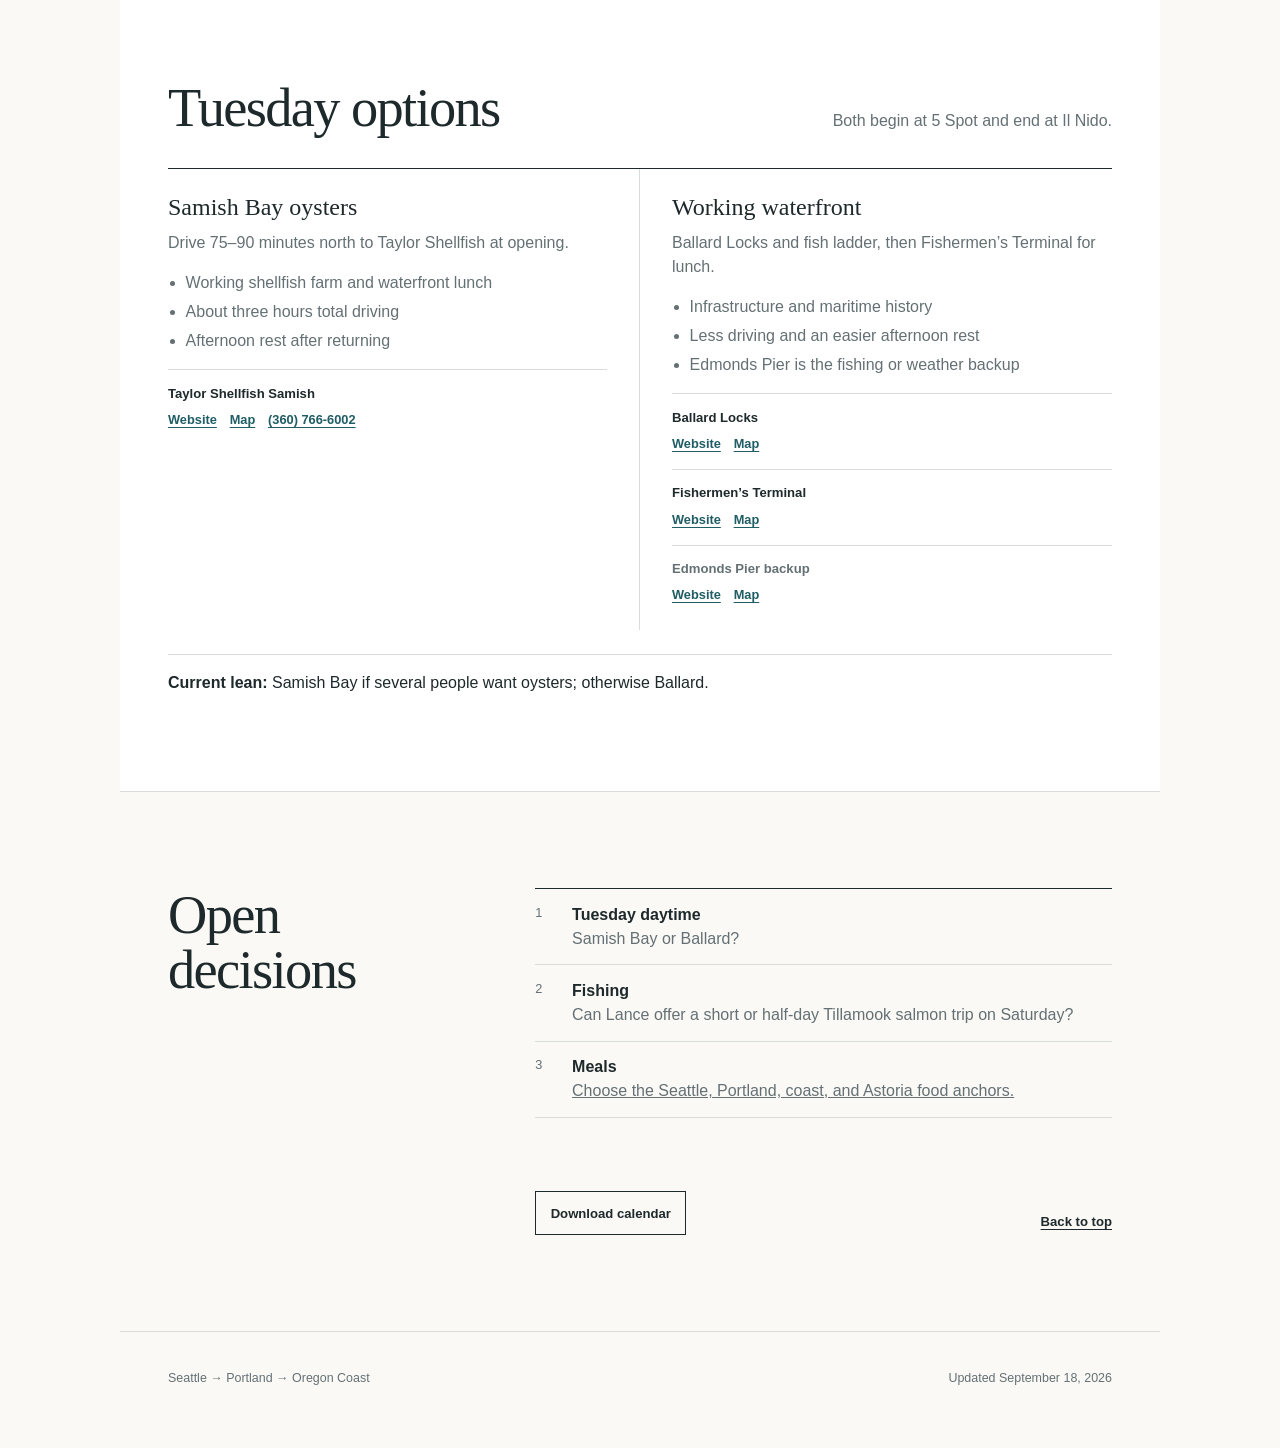
==== commit aaf880db: "Add Monday Saltys dinner reservation" ====
--- a/index.html
+++ b/index.html
@@ -82,7 +82,7 @@
                 <div><time>2:00 PM</time><p><strong>Tom arrives by train</strong><span>Tom takes Amtrak from Portland to Seattle, arriving at King Street Station at 2:00 PM.</span><span class="timeline-links"><a class="resource-link map" href="https://www.google.com/maps/search/?api=1&amp;query=King+Street+Station+Seattle+WA" target="_blank" rel="noreferrer">King Street Station map</a></span></p></div>
                 <div><time>Afternoon</time><p><strong>Lunch and reset</strong><span>No ticketed plans before the 4:00 check-in</span></p></div>
                 <div><time>4:00</time><p><strong>Bright West Seattle 3 BDR check-in <span class="status-chip status-confirmed">Confirmed</span></strong><a class="agenda-address" href="https://www.google.com/maps/search/?api=1&amp;query=4543+40th+Ave+SW+Seattle+WA" target="_blank" rel="noreferrer">4543 40th Ave SW, Seattle, WA</a><span class="timeline-links"><a class="resource-link website" href="https://www.vrbo.com/5130391?chkin=2026-09-21&amp;chkout=2026-09-23&amp;adults=4" target="_blank" rel="noreferrer">VRBO listing</a><a class="resource-link map" href="https://www.google.com/maps/search/?api=1&amp;query=4543+40th+Ave+SW+Seattle+WA" target="_blank" rel="noreferrer">Map</a></span></p></div>
-                <div><time>Evening</time><p><strong>Dinner <span class="status-chip status-tbd">TBD</span></strong><span>With Brian and Ari; early</span><span class="timeline-links"><a class="resource-link website" href="food.html#seattle">Seattle food options</a></span></p></div>
+                <div><time>6:00 PM PT</time><p><strong>Salty’s on Alki Beach <span class="status-chip status-confirmed">Confirmed</span></strong><a class="agenda-address" href="https://www.google.com/maps/search/?api=1&amp;query=Saltys+on+Alki+Beach+1936+Harbor+Avenue+SW+Seattle+WA+98126" target="_blank" rel="noreferrer">1936 Harbor Avenue SW, Seattle, WA 98126</a><span>Dinner reservation Monday, September 21 at 6:00 PM Pacific.</span><span class="timeline-links"><a class="resource-link website" href="https://saltys.com/seattle/" target="_blank" rel="noreferrer">Website</a><a class="resource-link website" href="https://saltys.com/seattle/#menu" target="_blank" rel="noreferrer">Menu</a><a class="resource-link map" href="https://www.google.com/maps/search/?api=1&amp;query=Saltys+on+Alki+Beach+1936+Harbor+Avenue+SW+Seattle+WA+98126" target="_blank" rel="noreferrer">Map</a><a class="resource-link phone" href="tel:+12069371600">(206) 937-1600</a></span></p></div>
                 <div class="overnight-row"><time>Overnight</time><p><strong>Bright West Seattle 3 BDR <span class="status-chip status-confirmed">Confirmed</span></strong><a class="overnight-address" href="https://www.google.com/maps/search/?api=1&amp;query=4543+40th+Ave+SW+Seattle+WA" target="_blank" rel="noreferrer">4543 40th Ave SW, Seattle, WA</a><span class="timeline-links"><a class="resource-link website" href="https://www.vrbo.com/5130391?chkin=2026-09-21&amp;chkout=2026-09-23&amp;adults=4" target="_blank" rel="noreferrer">VRBO listing</a><a class="resource-link map" href="https://www.google.com/maps/search/?api=1&amp;query=4543+40th+Ave+SW+Seattle+WA" target="_blank" rel="noreferrer">Map</a></span></p></div>
               </div>
             </div>
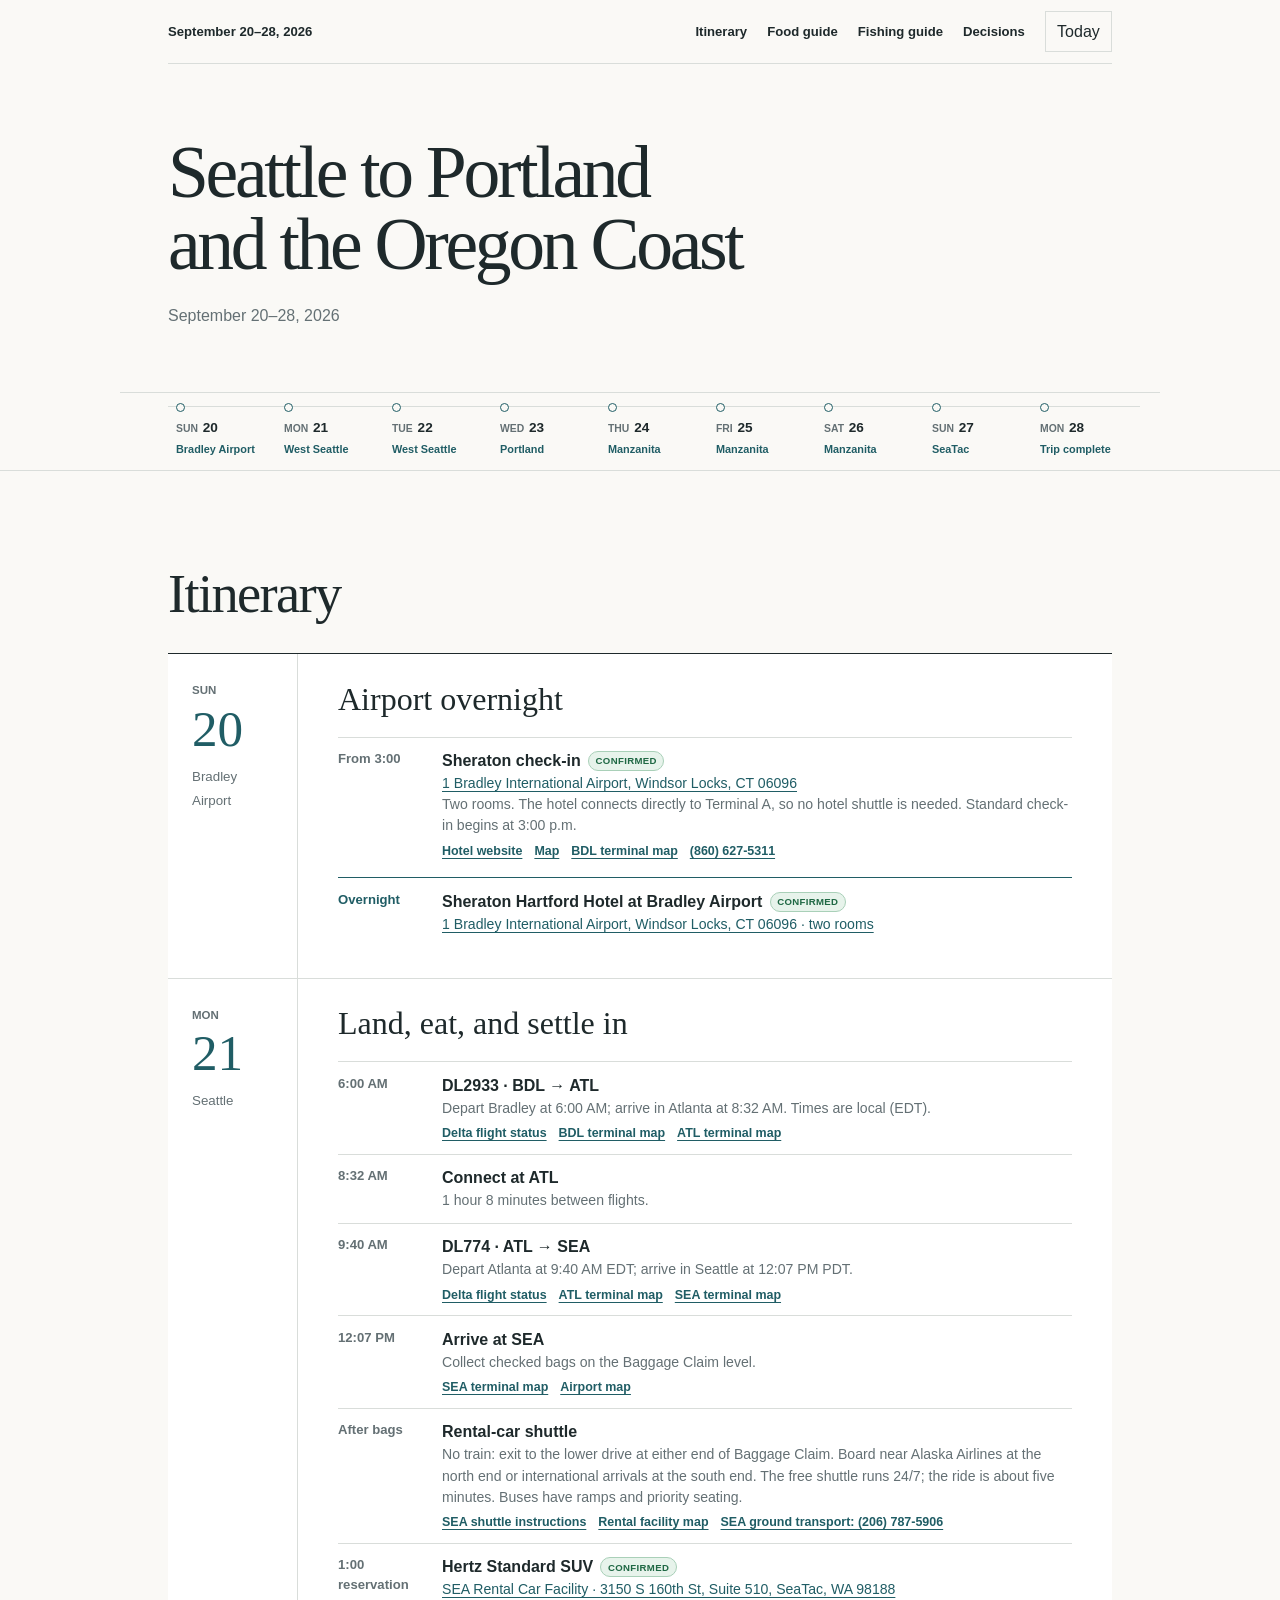
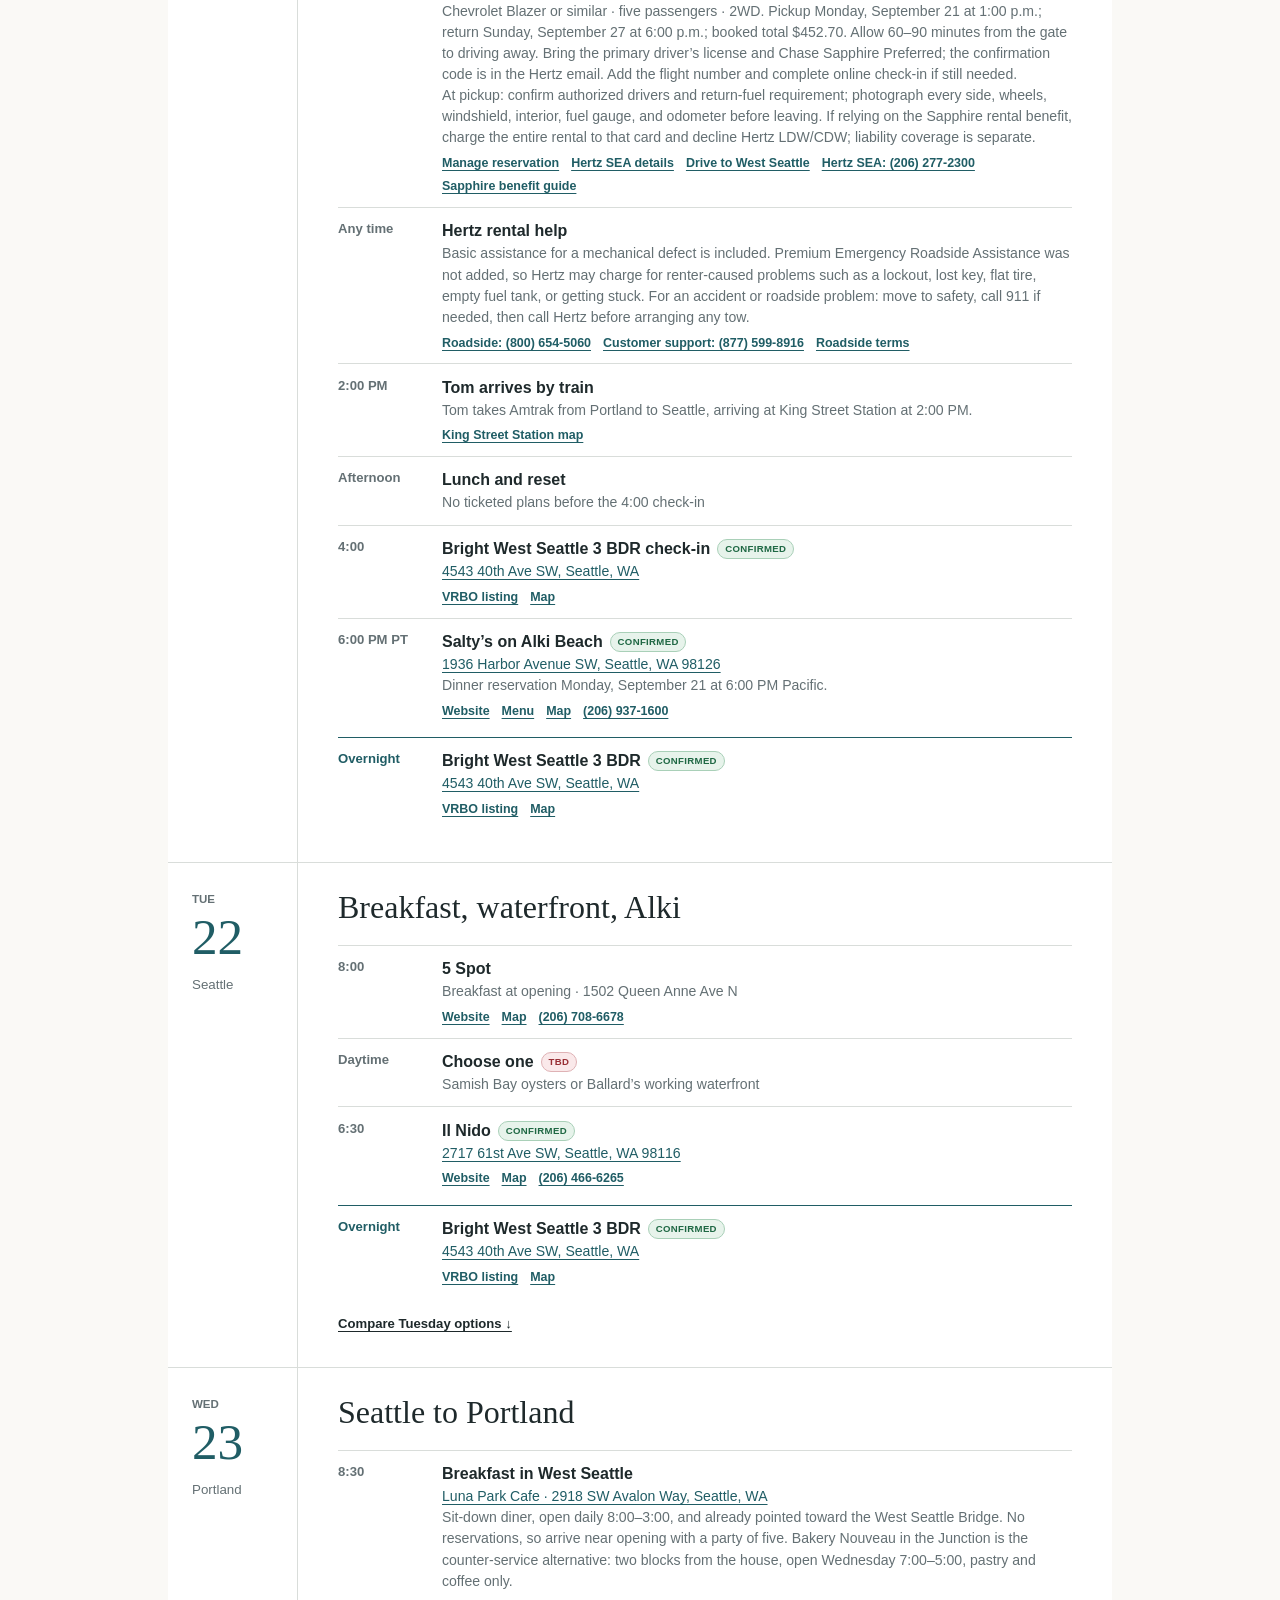
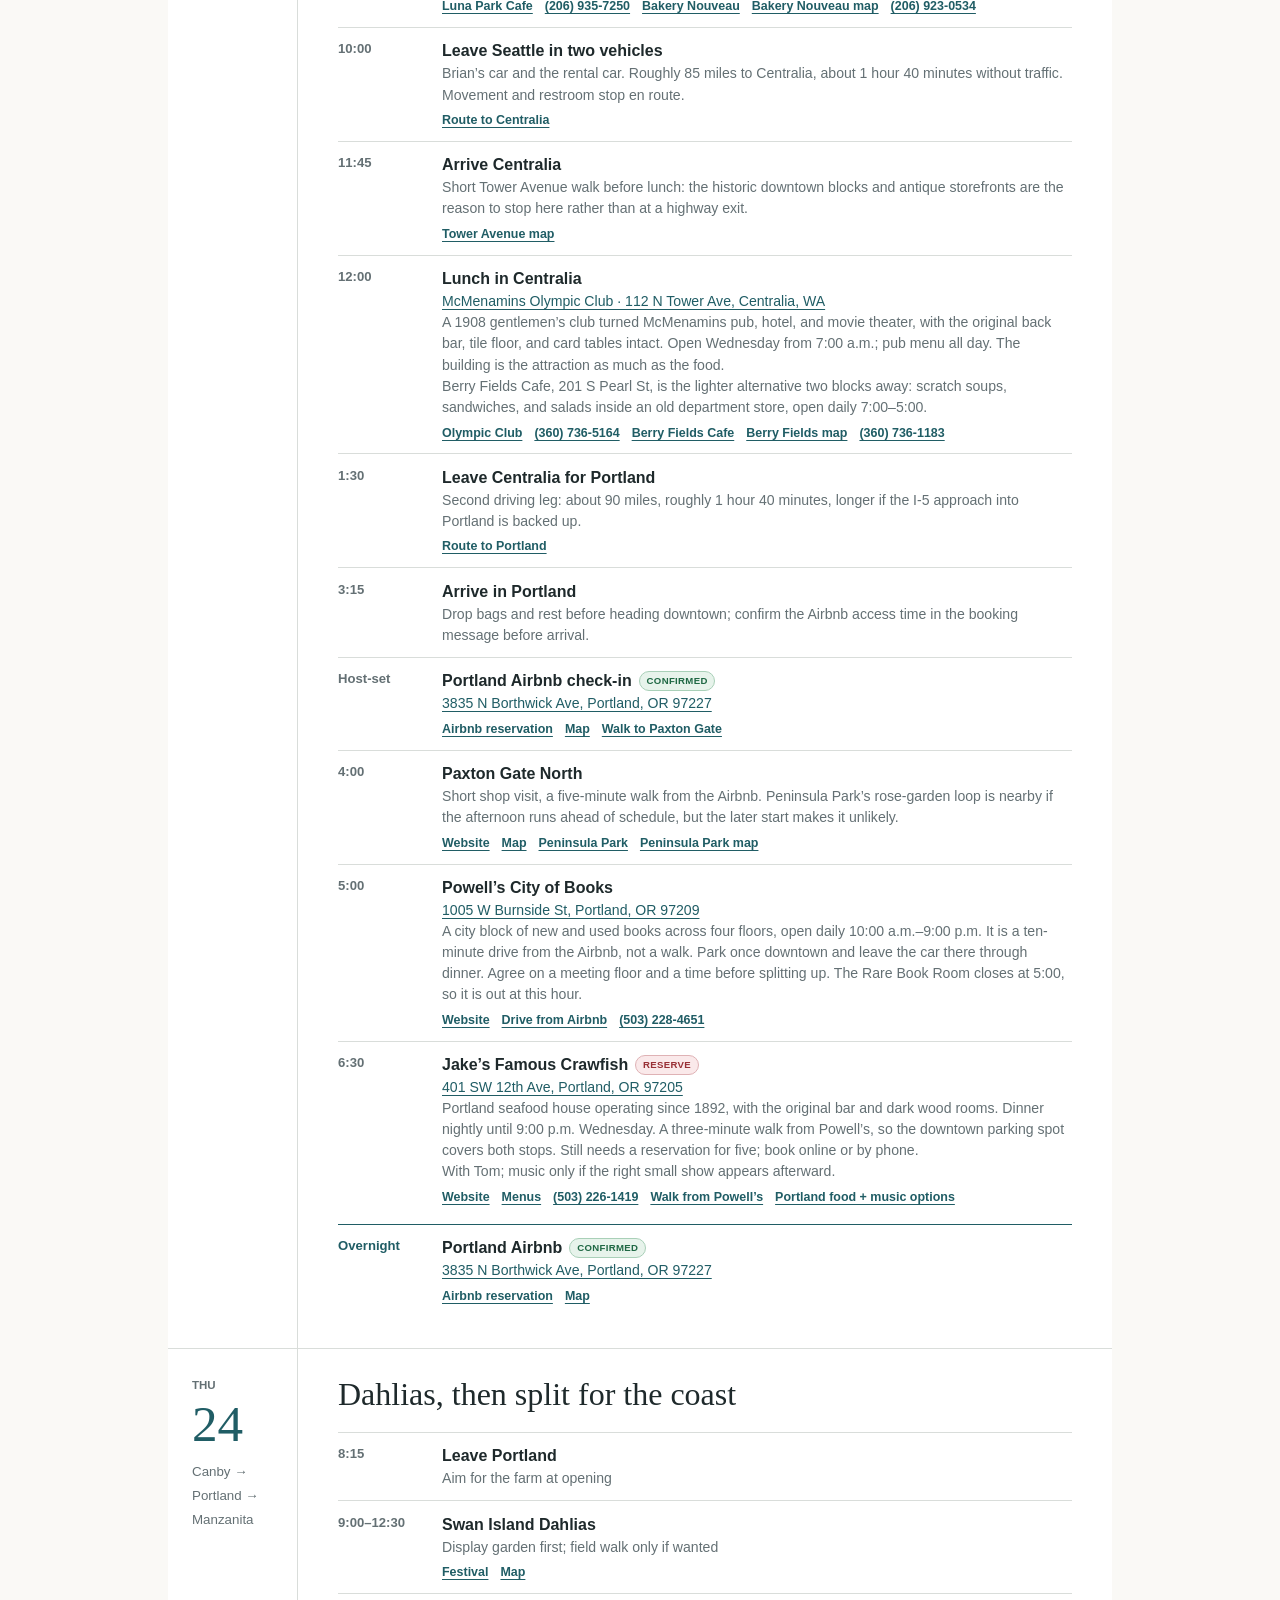
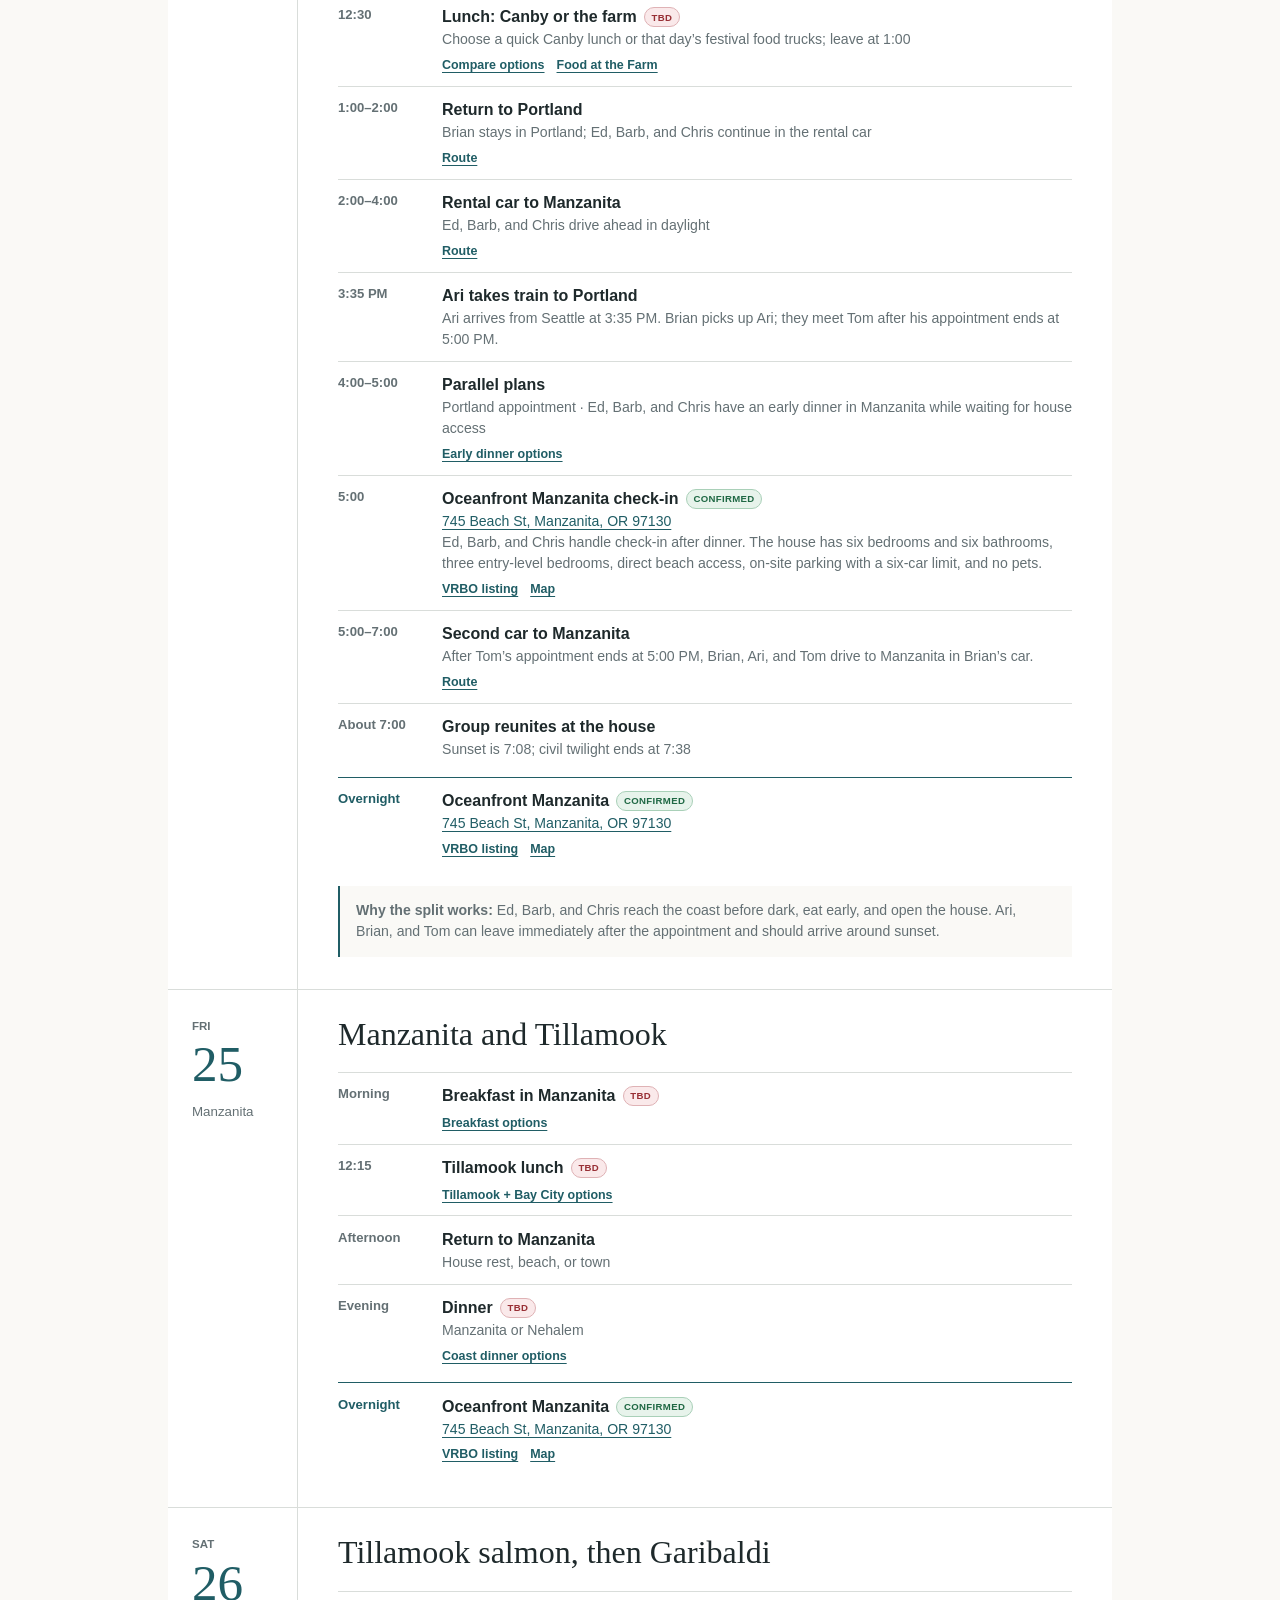
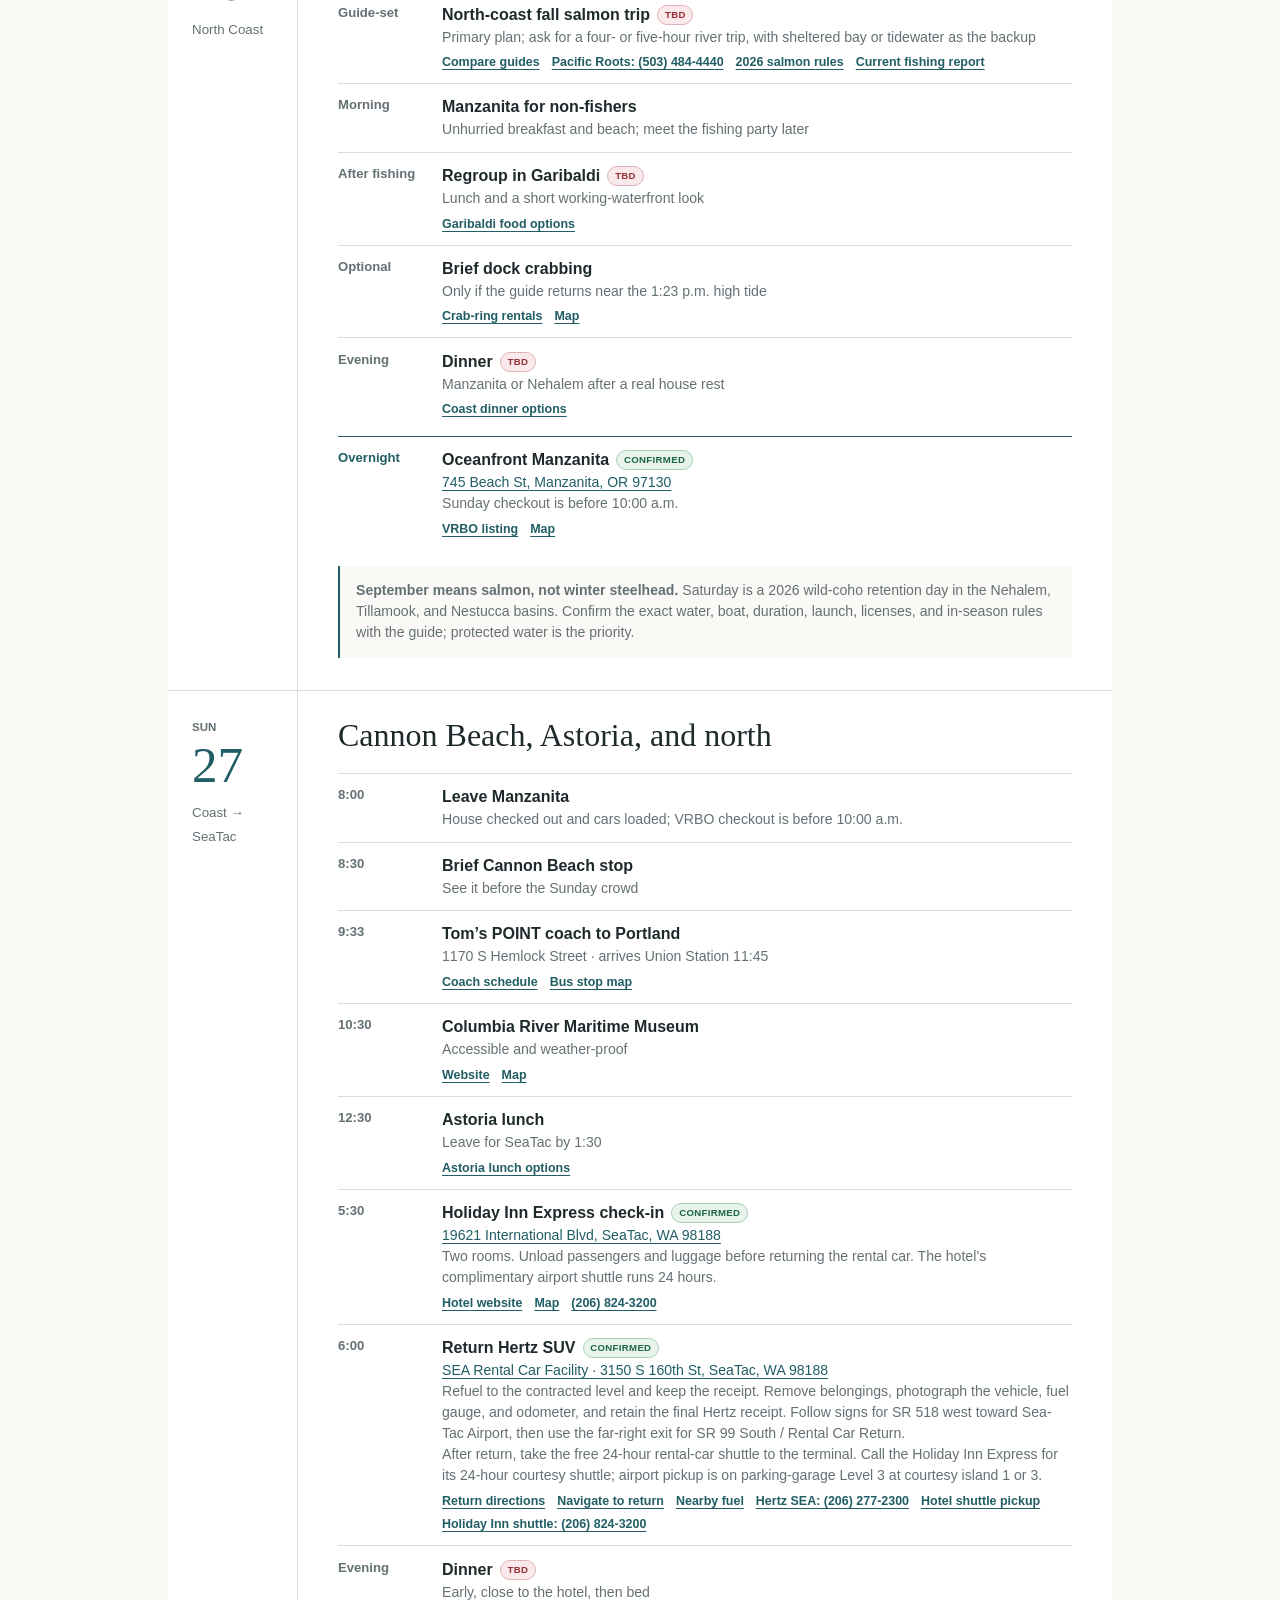
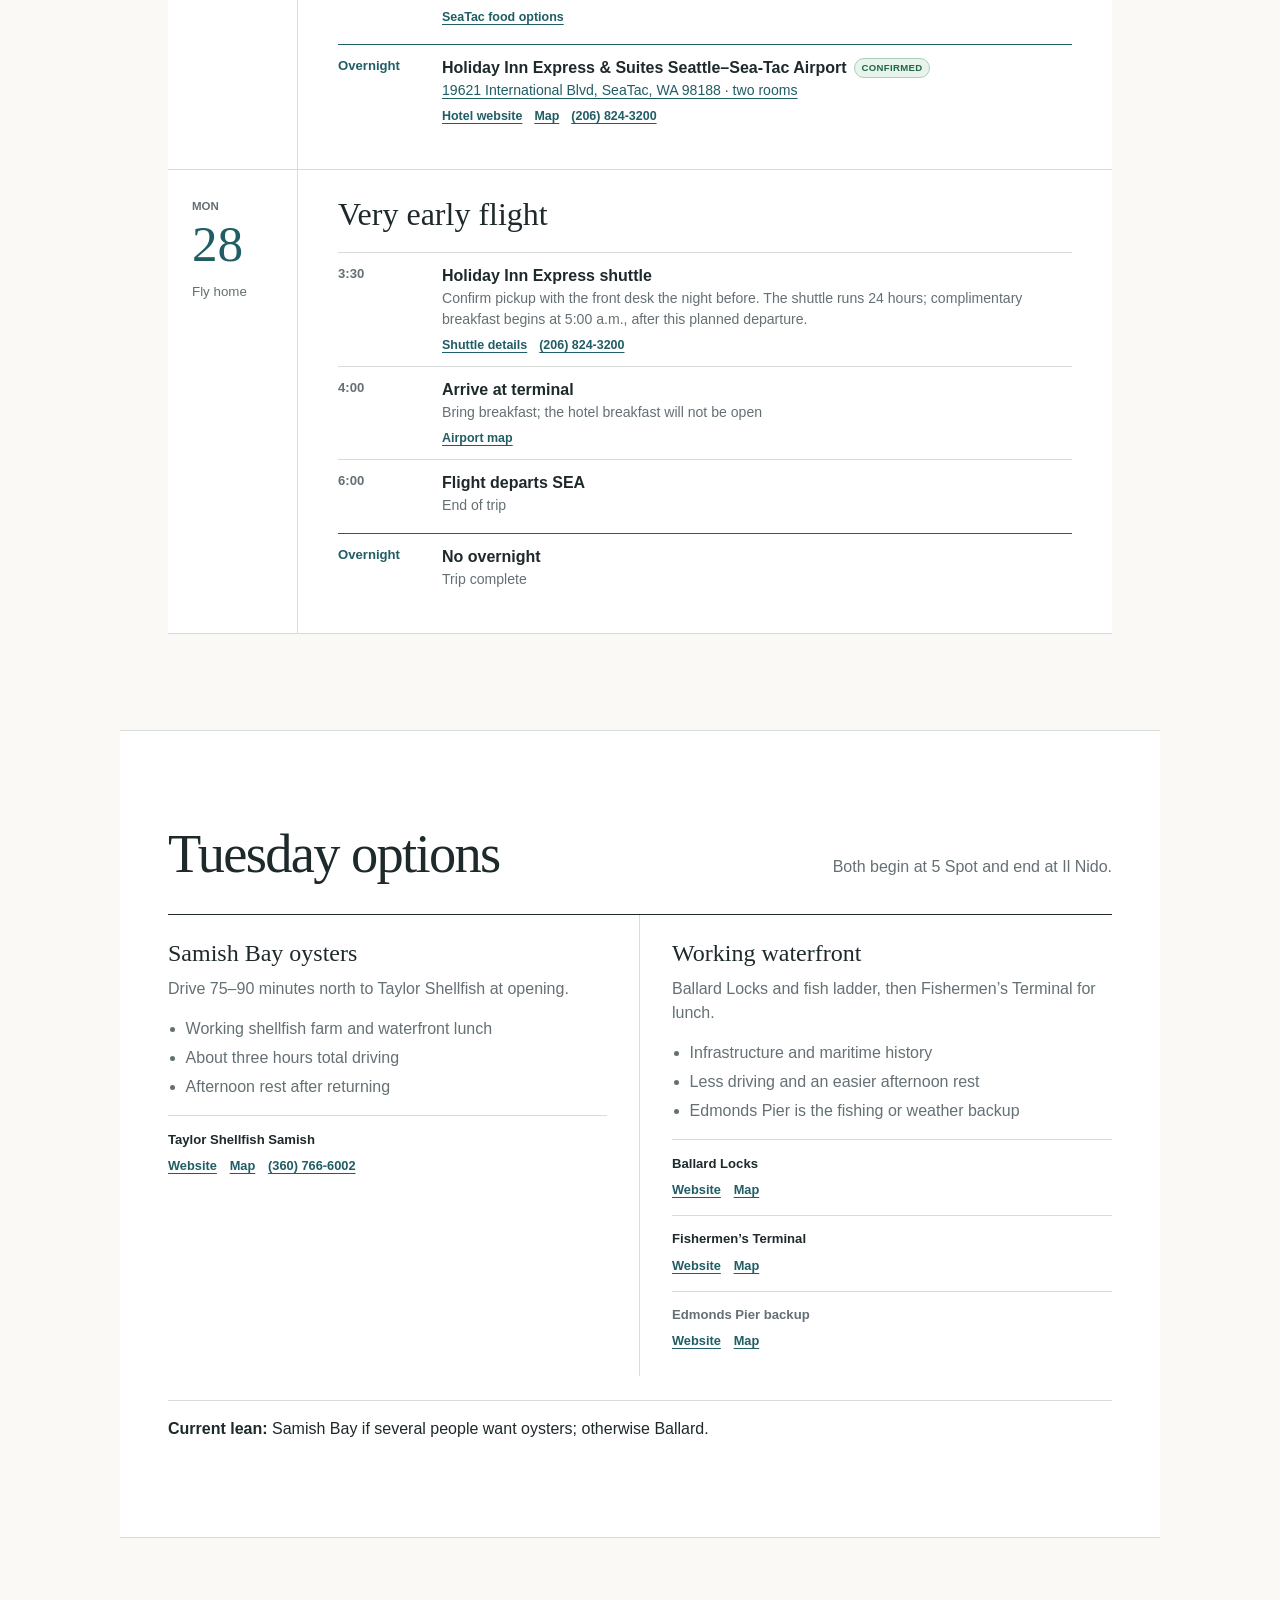
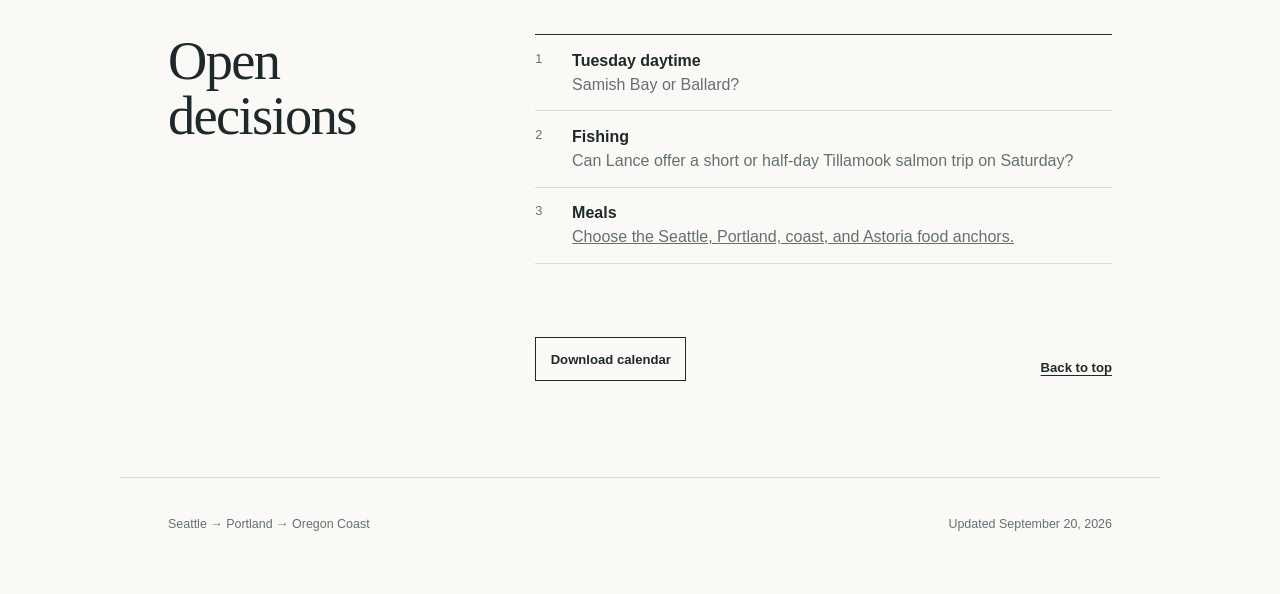
==== commit e260b9e0: "Revise Wednesday: later start, Centralia lunch, Powell's, Jake's Breakfast in West Seattle and a 10:" ====
--- a/index.html
+++ b/index.html
@@ -107,13 +107,16 @@
             <div class="day-content">
               <h3>Seattle to Portland</h3>
               <div class="timeline">
-                <div><time>8:30</time><p><strong>Leave Seattle in two vehicles</strong><span>Brian’s car and the rental car. Movement and restroom stop en route.</span></p></div>
-                <div><time>10:15</time><p><strong>Centralia stop</strong><span>Early lunch at Olympic Club; short Tower Avenue walk. Olympia is the architecture-focused alternative.</span><span class="timeline-links"><a class="resource-link website" href="https://www.mcmenamins.com/olympic-club/olympic-club-pub" target="_blank" rel="noreferrer">Olympic Club</a><a class="resource-link map" href="https://www.google.com/maps/search/?api=1&amp;query=McMenamins+Olympic+Club+112+N+Tower+Ave+Centralia+WA" target="_blank" rel="noreferrer">Centralia map</a><a class="resource-link phone" href="tel:+13607365164">(360) 736-5164</a><a class="resource-link website" href="https://des.wa.gov/services/facilities-leasing/capitol-campus/visiting-capitol" target="_blank" rel="noreferrer">Olympia alternative</a><a class="resource-link map" href="https://www.google.com/maps/search/?api=1&amp;query=Washington+State+Capitol+Olympia+WA" target="_blank" rel="noreferrer">Olympia map</a></span></p></div>
-                <div><time>1:30</time><p><strong>Arrive in Portland</strong><span>Lunch and rest; confirm the Airbnb access time in the booking message before arrival.</span></p></div>
+                <div><time>8:30</time><p><strong>Breakfast in West Seattle</strong><a class="agenda-address" href="https://www.google.com/maps/search/?api=1&amp;query=Luna+Park+Cafe+2918+SW+Avalon+Way+Seattle+WA" target="_blank" rel="noreferrer">Luna Park Cafe · 2918 SW Avalon Way, Seattle, WA</a><span>Sit-down diner, open daily 8:00&#8211;3:00, and already pointed toward the West Seattle Bridge. No reservations, so arrive near opening with a party of five. Bakery Nouveau in the Junction is the counter-service alternative: two blocks from the house, open Wednesday 7:00&#8211;5:00, pastry and coffee only.</span><span class="timeline-links"><a class="resource-link website" href="https://lunaparkcafe.com/" target="_blank" rel="noreferrer">Luna Park Cafe</a><a class="resource-link phone" href="tel:+12069357250">(206) 935-7250</a><a class="resource-link website" href="https://bakerynouveau.com/" target="_blank" rel="noreferrer">Bakery Nouveau</a><a class="resource-link map" href="https://www.google.com/maps/search/?api=1&amp;query=Bakery+Nouveau+4737+California+Ave+SW+Seattle+WA" target="_blank" rel="noreferrer">Bakery Nouveau map</a><a class="resource-link phone" href="tel:+12069230534">(206) 923-0534</a></span></p></div>
+                <div><time>10:00</time><p><strong>Leave Seattle in two vehicles</strong><span>Brian&#8217;s car and the rental car. Roughly 85 miles to Centralia, about 1 hour 40 minutes without traffic. Movement and restroom stop en route.</span><span class="timeline-links"><a class="resource-link map" href="https://www.google.com/maps/dir/?api=1&amp;origin=4543+40th+Ave+SW+Seattle+WA&amp;destination=112+N+Tower+Ave+Centralia+WA&amp;travelmode=driving" target="_blank" rel="noreferrer">Route to Centralia</a></span></p></div>
+                <div><time>11:45</time><p><strong>Arrive Centralia</strong><span>Short Tower Avenue walk before lunch: the historic downtown blocks and antique storefronts are the reason to stop here rather than at a highway exit.</span><span class="timeline-links"><a class="resource-link map" href="https://www.google.com/maps/search/?api=1&amp;query=Tower+Ave+Centralia+WA" target="_blank" rel="noreferrer">Tower Avenue map</a></span></p></div>
+                <div><time>12:00</time><p><strong>Lunch in Centralia</strong><a class="agenda-address" href="https://www.google.com/maps/search/?api=1&amp;query=McMenamins+Olympic+Club+112+N+Tower+Ave+Centralia+WA" target="_blank" rel="noreferrer">McMenamins Olympic Club · 112 N Tower Ave, Centralia, WA</a><span>A 1908 gentlemen&#8217;s club turned McMenamins pub, hotel, and movie theater, with the original back bar, tile floor, and card tables intact. Open Wednesday from 7:00 a.m.; pub menu all day. The building is the attraction as much as the food.</span><span>Berry Fields Cafe, 201 S Pearl St, is the lighter alternative two blocks away: scratch soups, sandwiches, and salads inside an old department store, open daily 7:00&#8211;5:00.</span><span class="timeline-links"><a class="resource-link website" href="https://www.mcmenamins.com/olympic-club/olympic-club-pub" target="_blank" rel="noreferrer">Olympic Club</a><a class="resource-link phone" href="tel:+13607365164">(360) 736-5164</a><a class="resource-link website" href="https://berryfieldscafe.com/" target="_blank" rel="noreferrer">Berry Fields Cafe</a><a class="resource-link map" href="https://www.google.com/maps/search/?api=1&amp;query=Berry+Fields+Cafe+201+S+Pearl+St+Centralia+WA" target="_blank" rel="noreferrer">Berry Fields map</a><a class="resource-link phone" href="tel:+13607361183">(360) 736-1183</a></span></p></div>
+                <div><time>1:30</time><p><strong>Leave Centralia for Portland</strong><span>Second driving leg: about 90 miles, roughly 1 hour 40 minutes, longer if the I-5 approach into Portland is backed up.</span><span class="timeline-links"><a class="resource-link map" href="https://www.google.com/maps/dir/?api=1&amp;origin=112+N+Tower+Ave+Centralia+WA&amp;destination=3835+N+Borthwick+Ave+Portland+OR+97227&amp;travelmode=driving" target="_blank" rel="noreferrer">Route to Portland</a></span></p></div>
+                <div><time>3:15</time><p><strong>Arrive in Portland</strong><span>Drop bags and rest before heading downtown; confirm the Airbnb access time in the booking message before arrival.</span></p></div>
                 <div><time>Host-set</time><p><strong>Portland Airbnb check-in <span class="status-chip status-confirmed">Confirmed</span></strong><a class="agenda-address" href="https://www.google.com/maps/search/?api=1&amp;query=3835+N+Borthwick+Ave+Portland+OR+97227" target="_blank" rel="noreferrer">3835 N Borthwick Ave, Portland, OR 97227</a><span class="timeline-links"><a class="resource-link website" href="https://www.airbnb.com/trips/v1" target="_blank" rel="noreferrer">Airbnb reservation</a><a class="resource-link map" href="https://www.google.com/maps/search/?api=1&amp;query=3835+N+Borthwick+Ave+Portland+OR+97227" target="_blank" rel="noreferrer">Map</a><a class="resource-link map" href="https://www.google.com/maps/dir/?api=1&amp;origin=3835+N+Borthwick+Ave+Portland+OR+97227&amp;destination=Paxton+Gate+4204+N+Mississippi+Ave+Portland+OR+97217&amp;travelmode=walking" target="_blank" rel="noreferrer">Walk to Paxton Gate</a></span></p></div>
-                <div><time>4:30</time><p><strong>Paxton Gate North</strong><span>Shop visit</span><span class="timeline-links"><a class="resource-link website" href="https://paxtongate.com/pages/hours-locations" target="_blank" rel="noreferrer">Website</a><a class="resource-link map" href="https://www.google.com/maps/search/?api=1&amp;query=Paxton+Gate+4204+N+Mississippi+Ave+Portland+OR" target="_blank" rel="noreferrer">Map</a></span></p></div>
-                <div><time>5:20</time><p><strong>Peninsula Park</strong><span>Optional short rose-garden loop</span><span class="timeline-links"><a class="resource-link website" href="https://www.portland.gov/parks/peninsula-park" target="_blank" rel="noreferrer">Website</a><a class="resource-link map" href="https://www.google.com/maps/search/?api=1&amp;query=Peninsula+Park+700+N+Rosa+Parks+Way+Portland+OR" target="_blank" rel="noreferrer">Map</a></span></p></div>
-                <div><time>Evening</time><p><strong>Dinner <span class="status-chip status-tbd">TBD</span></strong><span>With Tom; music only if the right small show appears</span><span class="timeline-links"><a class="resource-link website" href="food.html#portland">Portland food + music options</a></span></p></div>
+                <div><time>4:00</time><p><strong>Paxton Gate North</strong><span>Short shop visit, a five-minute walk from the Airbnb. Peninsula Park&#8217;s rose-garden loop is nearby if the afternoon runs ahead of schedule, but the later start makes it unlikely.</span><span class="timeline-links"><a class="resource-link website" href="https://paxtongate.com/pages/hours-locations" target="_blank" rel="noreferrer">Website</a><a class="resource-link map" href="https://www.google.com/maps/search/?api=1&amp;query=Paxton+Gate+4204+N+Mississippi+Ave+Portland+OR" target="_blank" rel="noreferrer">Map</a><a class="resource-link website" href="https://www.portland.gov/parks/peninsula-park" target="_blank" rel="noreferrer">Peninsula Park</a><a class="resource-link map" href="https://www.google.com/maps/search/?api=1&amp;query=Peninsula+Park+700+N+Rosa+Parks+Way+Portland+OR" target="_blank" rel="noreferrer">Peninsula Park map</a></span></p></div>
+                <div><time>5:00</time><p><strong>Powell&#8217;s City of Books</strong><a class="agenda-address" href="https://www.google.com/maps/search/?api=1&amp;query=Powells+City+of+Books+1005+W+Burnside+St+Portland+OR+97209" target="_blank" rel="noreferrer">1005 W Burnside St, Portland, OR 97209</a><span>A city block of new and used books across four floors, open daily 10:00 a.m.&#8211;9:00 p.m. It is a ten-minute drive from the Airbnb, not a walk. Park once downtown and leave the car there through dinner. Agree on a meeting floor and a time before splitting up. The Rare Book Room closes at 5:00, so it is out at this hour.</span><span class="timeline-links"><a class="resource-link website" href="https://www.powells.com/bookstore/powells-city-of-books" target="_blank" rel="noreferrer">Website</a><a class="resource-link map" href="https://www.google.com/maps/dir/?api=1&amp;origin=3835+N+Borthwick+Ave+Portland+OR+97227&amp;destination=Powells+City+of+Books+1005+W+Burnside+St+Portland+OR&amp;travelmode=driving" target="_blank" rel="noreferrer">Drive from Airbnb</a><a class="resource-link phone" href="tel:+15032284651">(503) 228-4651</a></span></p></div>
+                <div><time>6:30</time><p><strong>Jake&#8217;s Famous Crawfish <span class="status-chip status-tbd">Reserve</span></strong><a class="agenda-address" href="https://www.google.com/maps/search/?api=1&amp;query=Jakes+Famous+Crawfish+401+SW+12th+Ave+Portland+OR+97205" target="_blank" rel="noreferrer">401 SW 12th Ave, Portland, OR 97205</a><span>Portland seafood house operating since 1892, with the original bar and dark wood rooms. Dinner nightly until 9:00 p.m. Wednesday. A three-minute walk from Powell&#8217;s, so the downtown parking spot covers both stops. Still needs a reservation for five; book online or by phone.</span><span>With Tom; music only if the right small show appears afterward.</span><span class="timeline-links"><a class="resource-link website" href="https://www.jakesfamous.com/location/jakes-famous-crawfish/" target="_blank" rel="noreferrer">Website</a><a class="resource-link website" href="https://www.jakesfamous.com/menus/" target="_blank" rel="noreferrer">Menus</a><a class="resource-link phone" href="tel:+15032261419">(503) 226-1419</a><a class="resource-link map" href="https://www.google.com/maps/dir/?api=1&amp;origin=Powells+City+of+Books+1005+W+Burnside+St+Portland+OR&amp;destination=Jakes+Famous+Crawfish+401+SW+12th+Ave+Portland+OR&amp;travelmode=walking" target="_blank" rel="noreferrer">Walk from Powell&#8217;s</a><a class="resource-link website" href="food.html#portland">Portland food + music options</a></span></p></div>
                 <div class="overnight-row"><time>Overnight</time><p><strong>Portland Airbnb <span class="status-chip status-confirmed">Confirmed</span></strong><a class="overnight-address" href="https://www.google.com/maps/search/?api=1&amp;query=3835+N+Borthwick+Ave+Portland+OR+97227" target="_blank" rel="noreferrer">3835 N Borthwick Ave, Portland, OR 97227</a><span class="timeline-links"><a class="resource-link website" href="https://www.airbnb.com/trips/v1" target="_blank" rel="noreferrer">Airbnb reservation</a><a class="resource-link map" href="https://www.google.com/maps/search/?api=1&amp;query=3835+N+Borthwick+Ave+Portland+OR+97227" target="_blank" rel="noreferrer">Map</a></span></p></div>
               </div>
             </div>
@@ -278,7 +281,7 @@
 
     <footer>
       <p>Seattle → Portland → Oregon Coast</p>
-      <p>Updated September 18, 2026</p>
+      <p>Updated September 20, 2026</p>
     </footer>
   </body>
 </html>
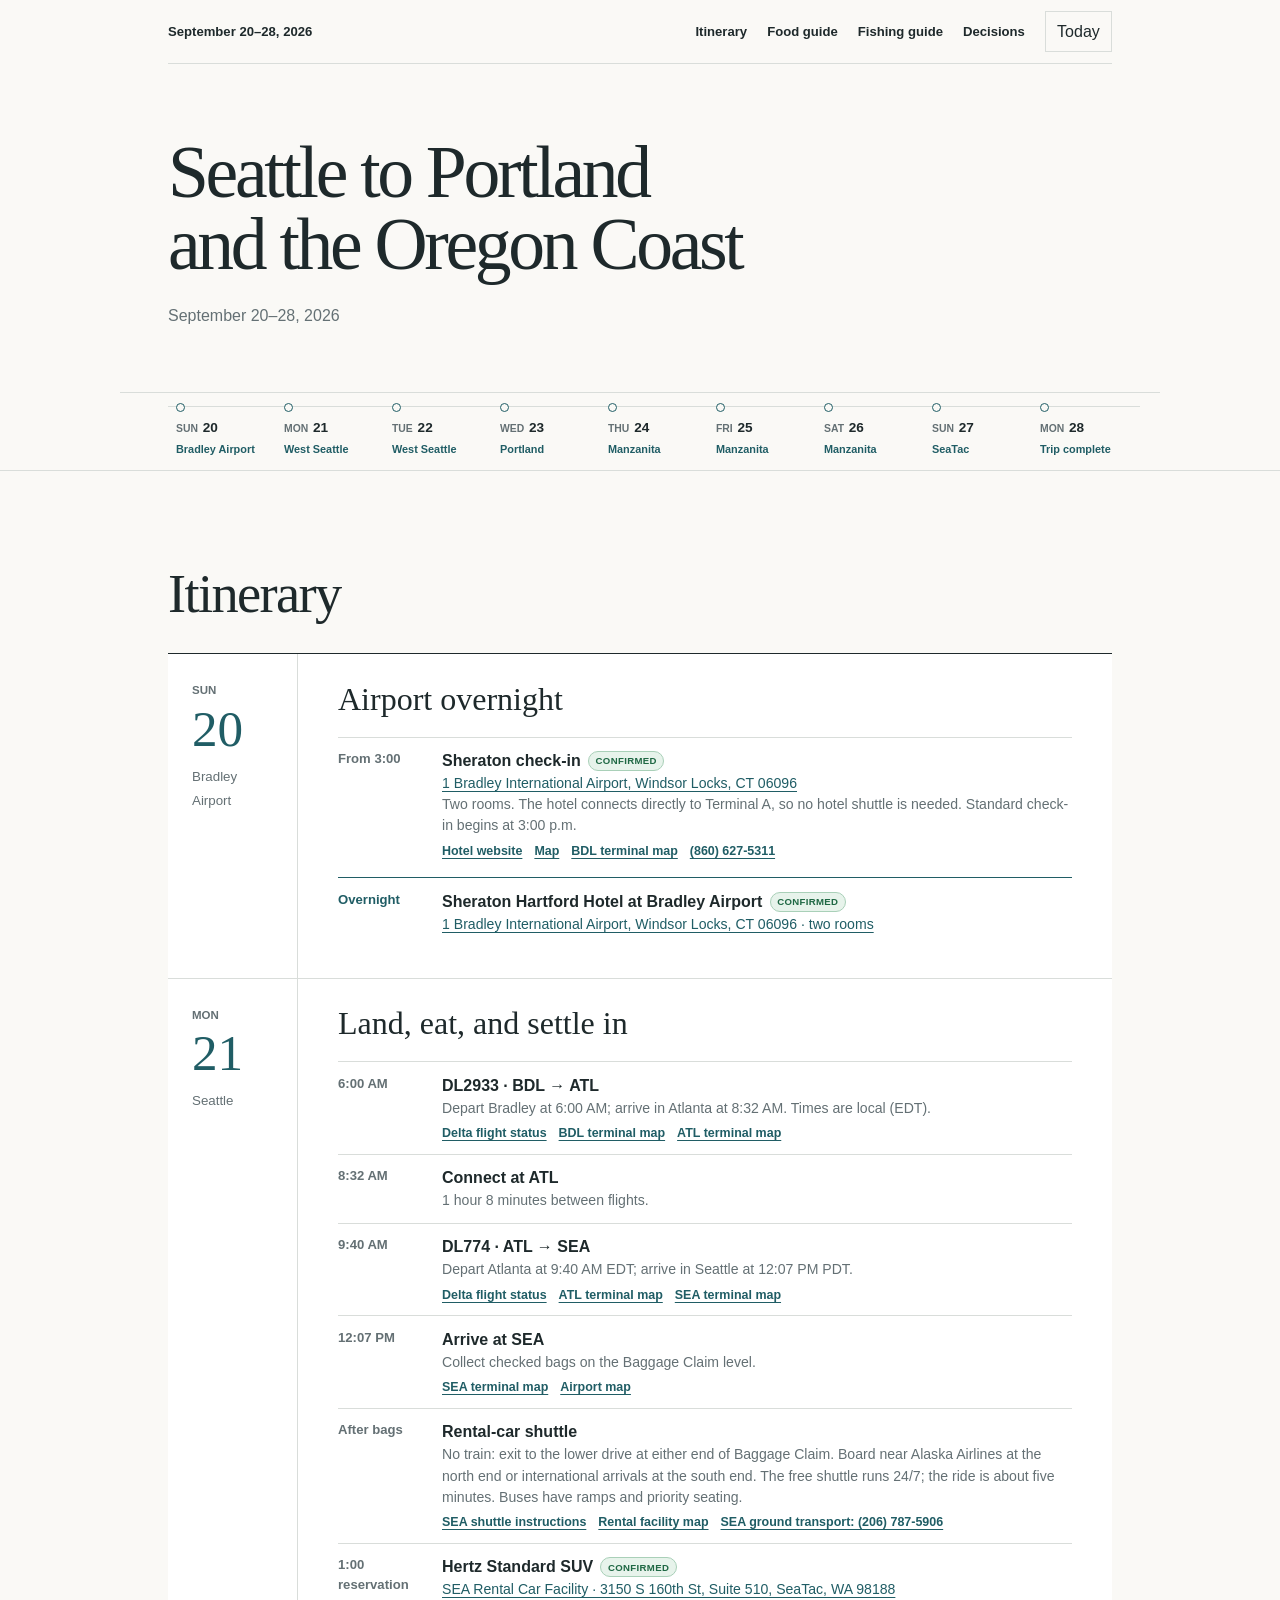
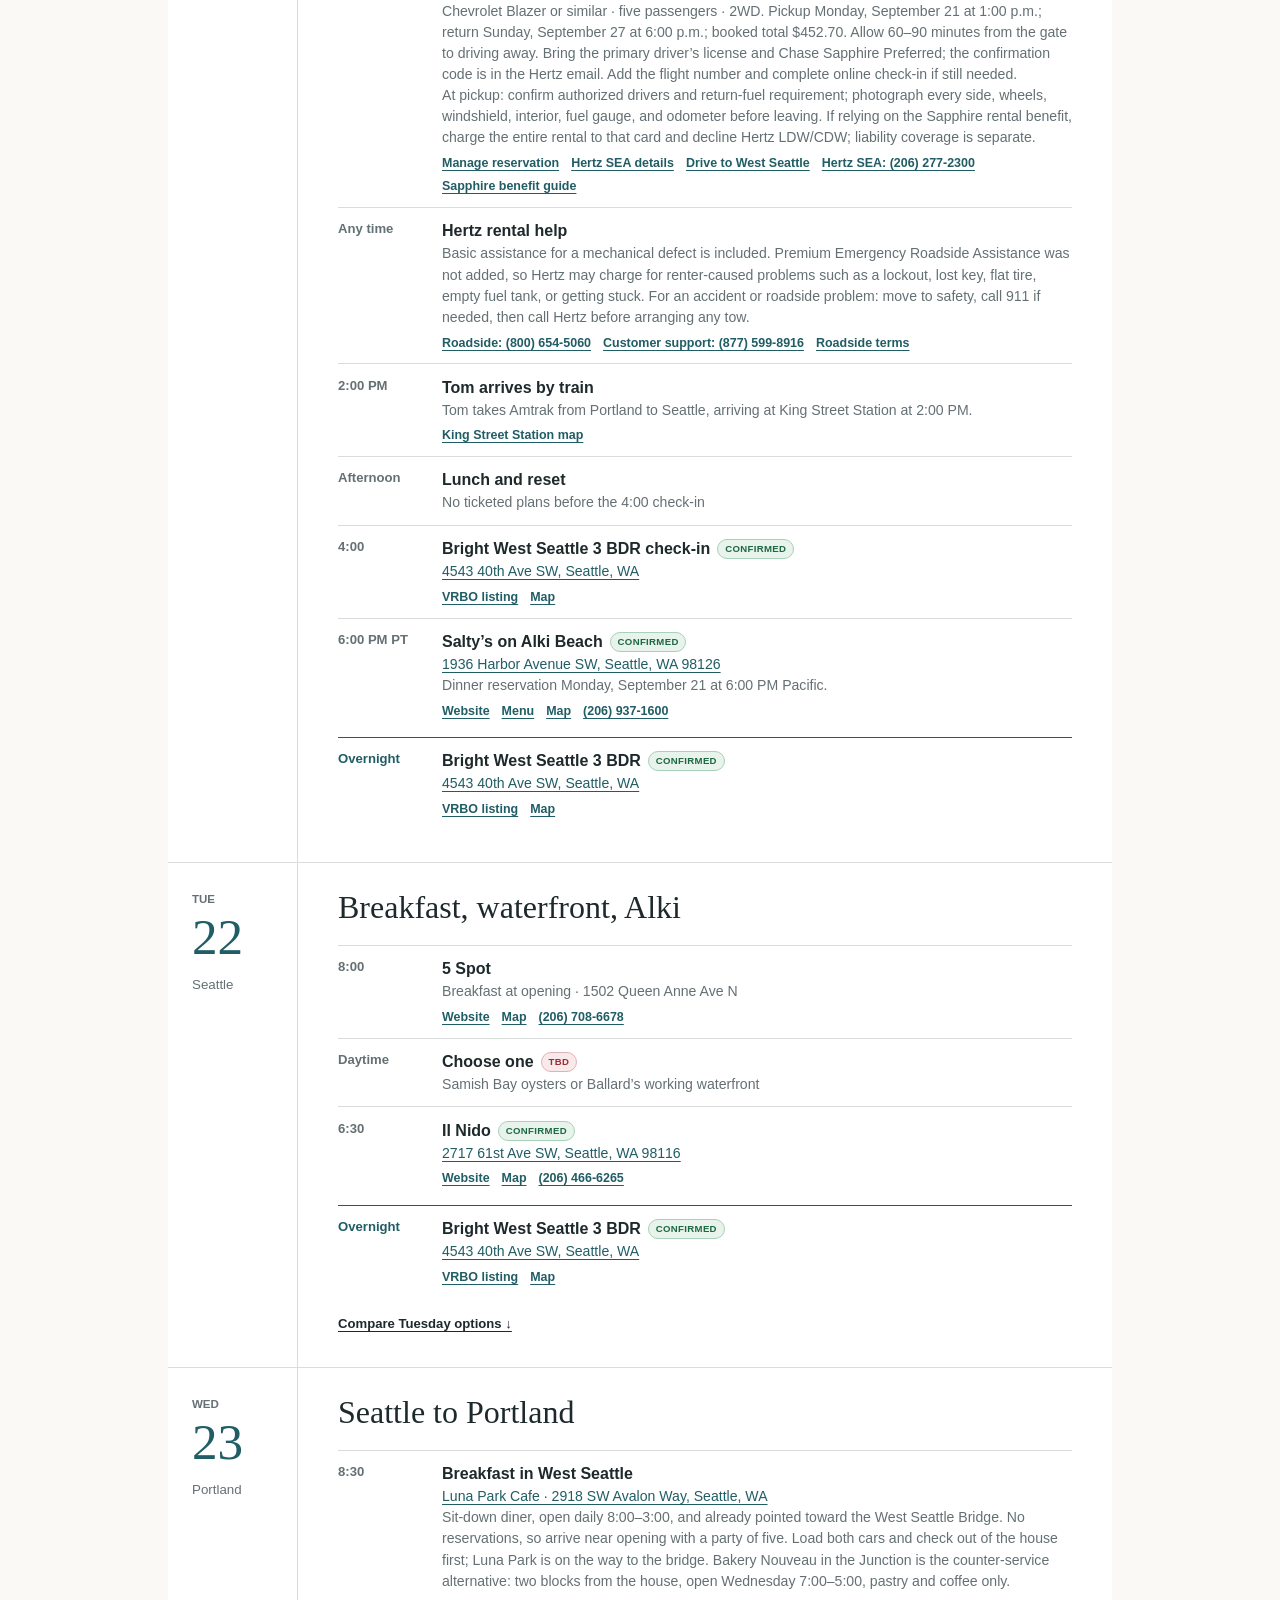
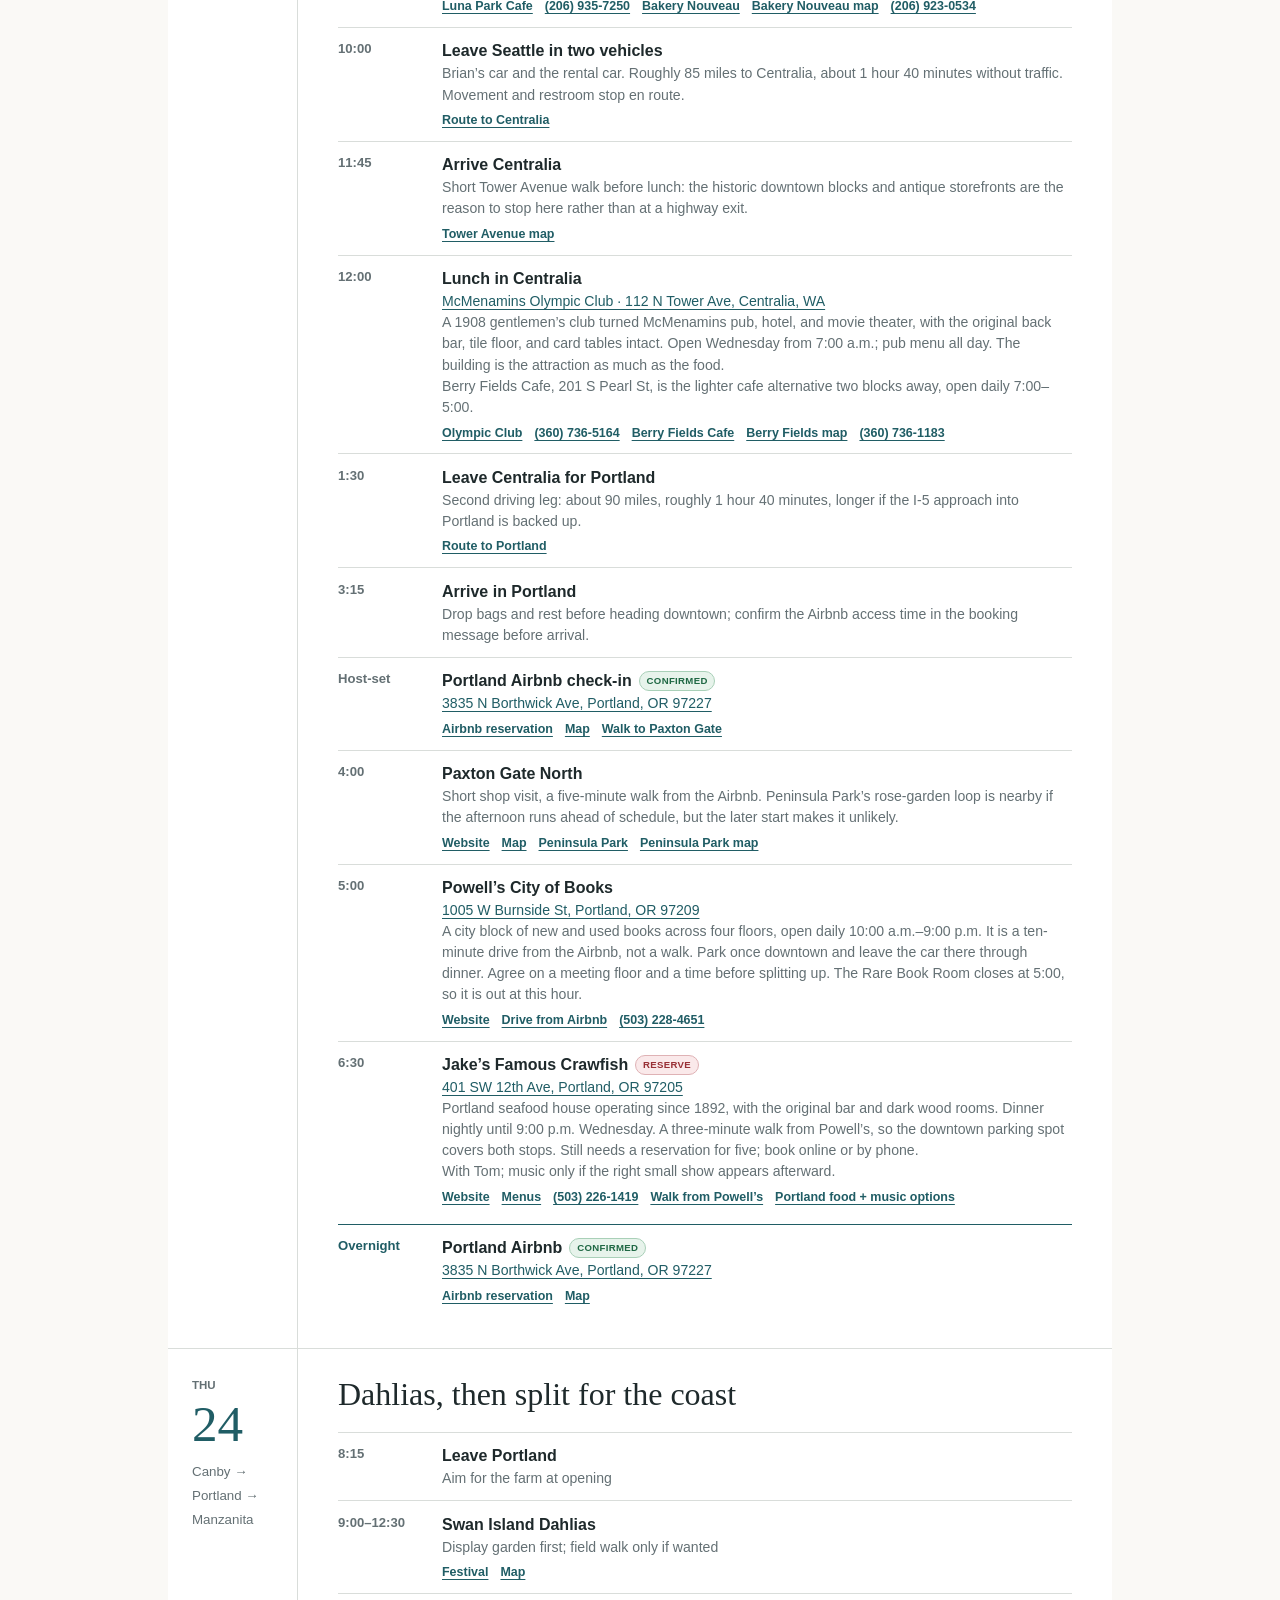
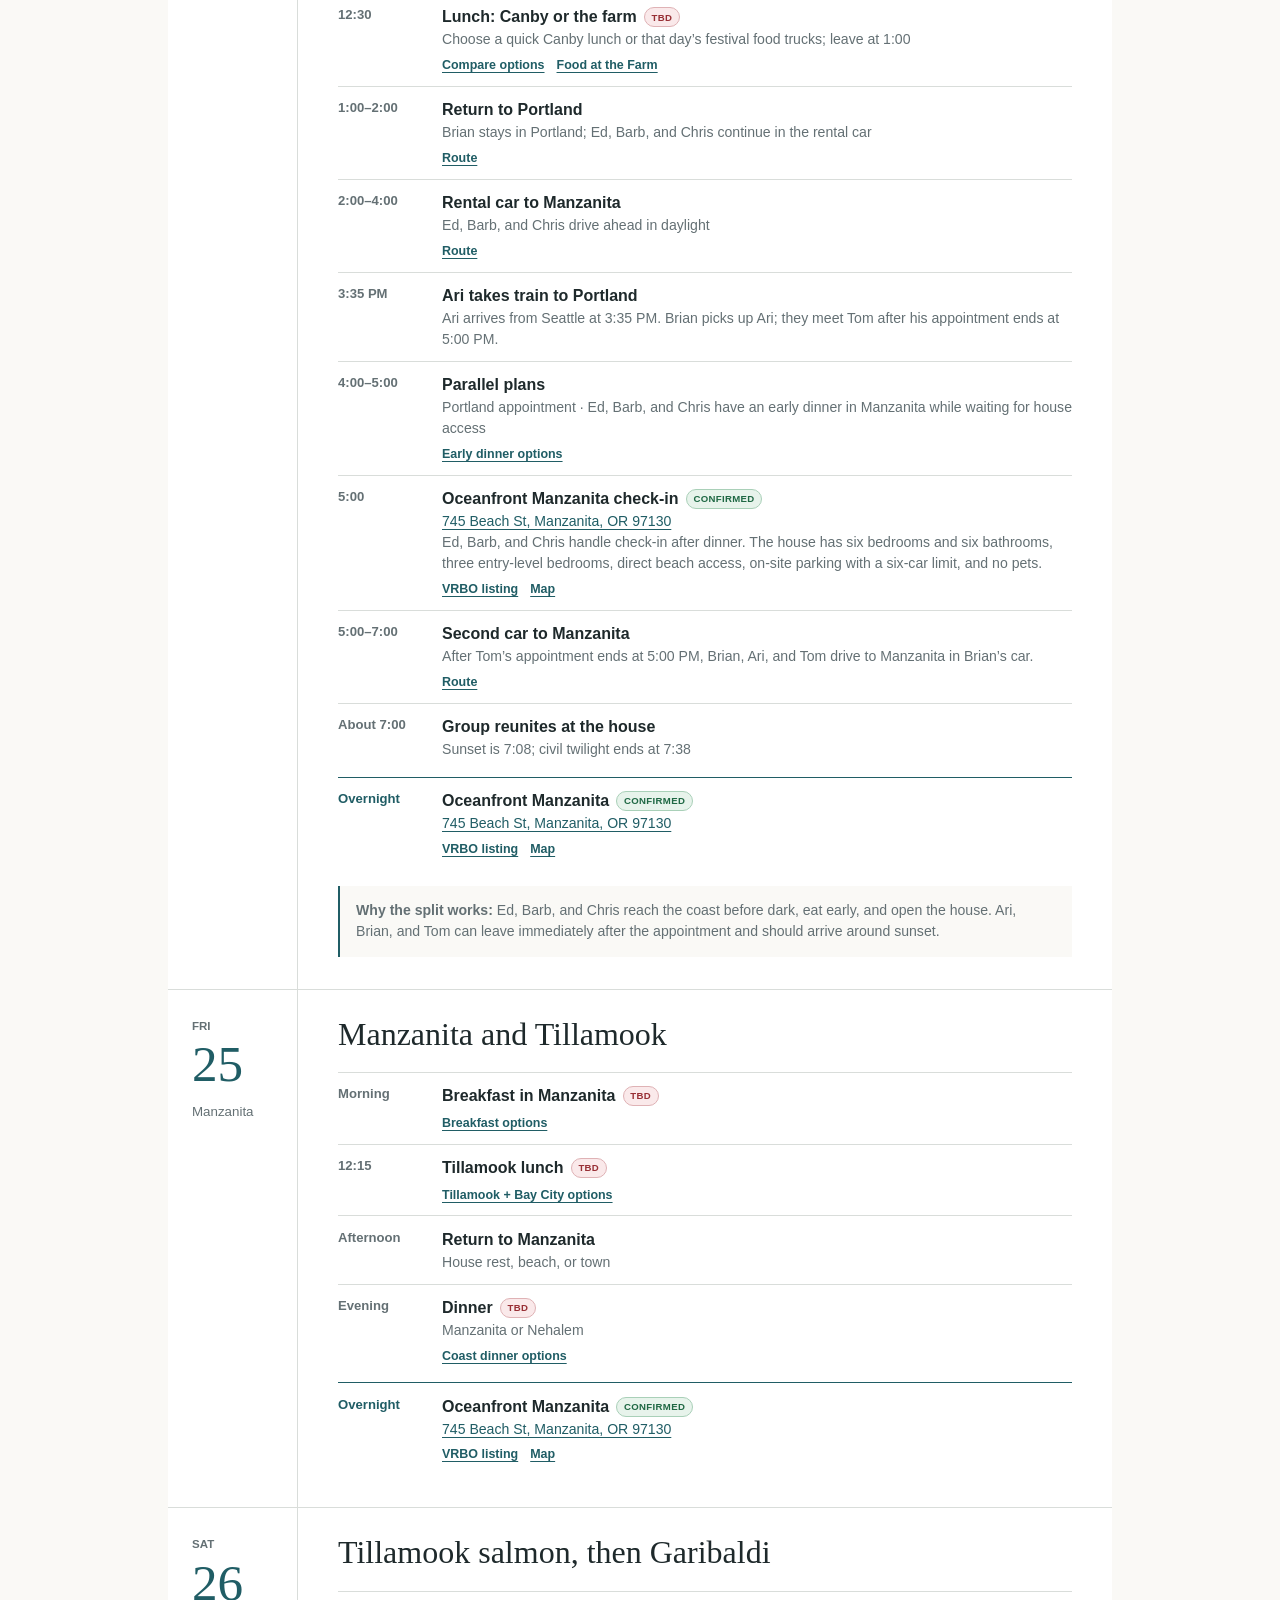
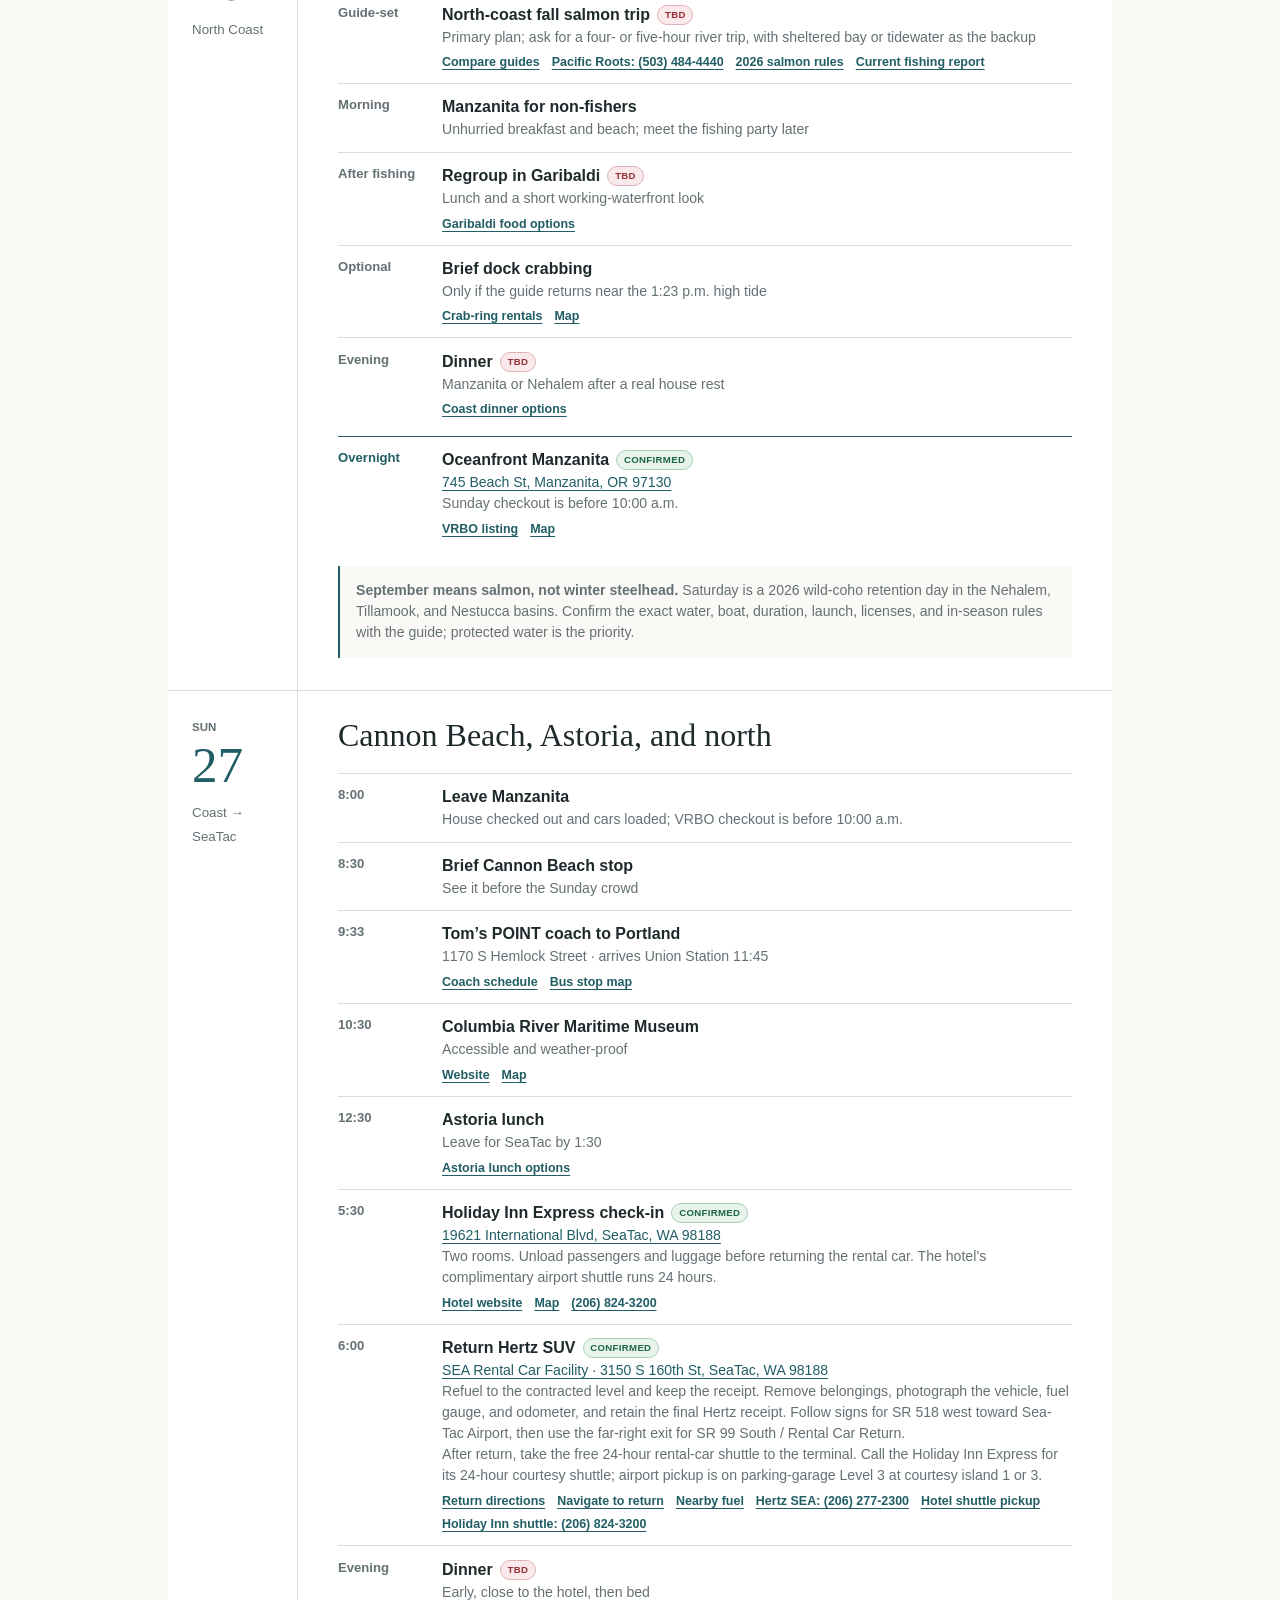
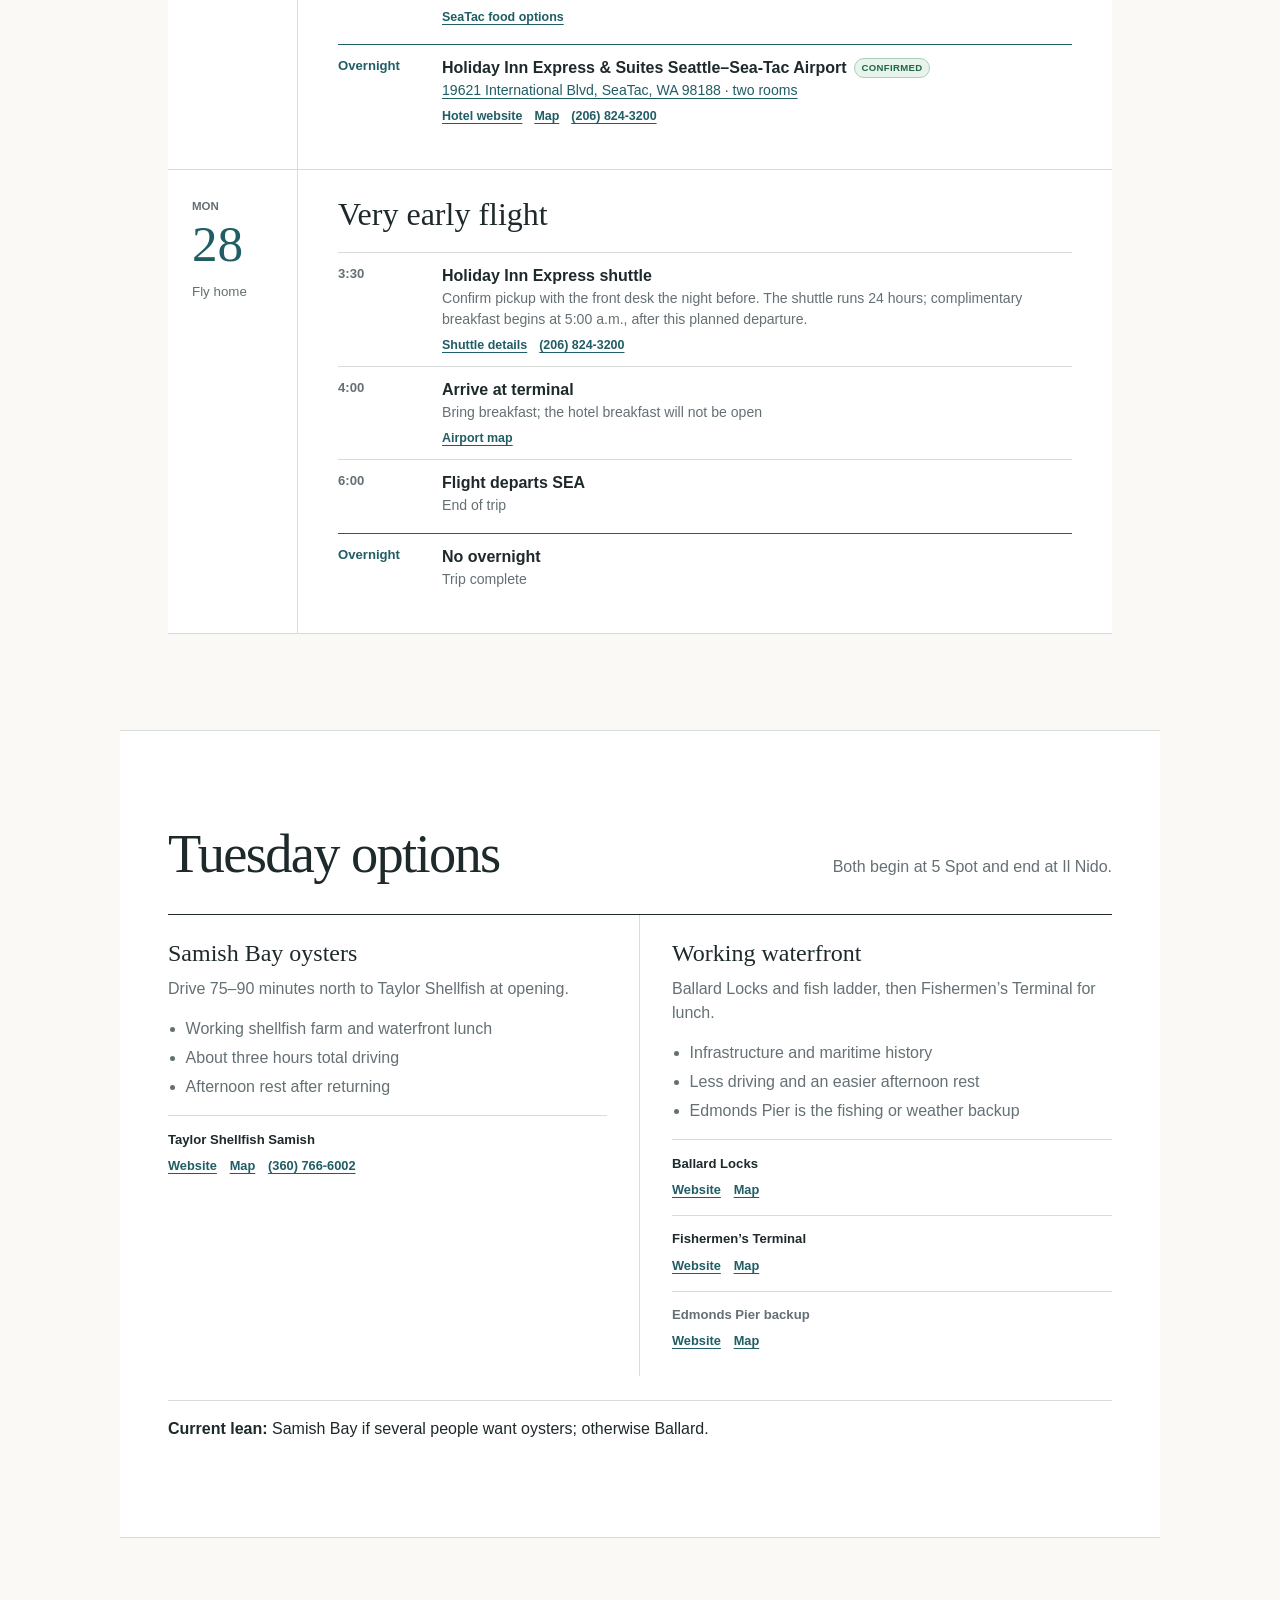
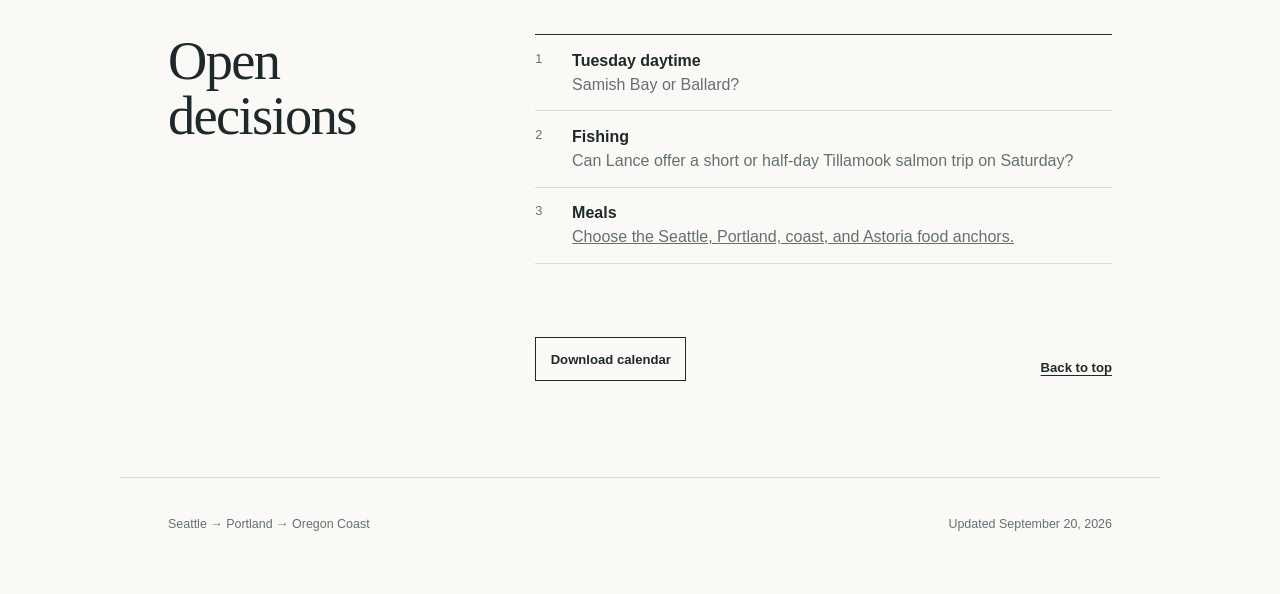
==== commit 199a5f8c: "Trim unverified Berry Fields detail; note checkout before breakfast Co-Authored-By: Claude <noreply@" ====
--- a/index.html
+++ b/index.html
@@ -107,10 +107,10 @@
             <div class="day-content">
               <h3>Seattle to Portland</h3>
               <div class="timeline">
-                <div><time>8:30</time><p><strong>Breakfast in West Seattle</strong><a class="agenda-address" href="https://www.google.com/maps/search/?api=1&amp;query=Luna+Park+Cafe+2918+SW+Avalon+Way+Seattle+WA" target="_blank" rel="noreferrer">Luna Park Cafe · 2918 SW Avalon Way, Seattle, WA</a><span>Sit-down diner, open daily 8:00&#8211;3:00, and already pointed toward the West Seattle Bridge. No reservations, so arrive near opening with a party of five. Bakery Nouveau in the Junction is the counter-service alternative: two blocks from the house, open Wednesday 7:00&#8211;5:00, pastry and coffee only.</span><span class="timeline-links"><a class="resource-link website" href="https://lunaparkcafe.com/" target="_blank" rel="noreferrer">Luna Park Cafe</a><a class="resource-link phone" href="tel:+12069357250">(206) 935-7250</a><a class="resource-link website" href="https://bakerynouveau.com/" target="_blank" rel="noreferrer">Bakery Nouveau</a><a class="resource-link map" href="https://www.google.com/maps/search/?api=1&amp;query=Bakery+Nouveau+4737+California+Ave+SW+Seattle+WA" target="_blank" rel="noreferrer">Bakery Nouveau map</a><a class="resource-link phone" href="tel:+12069230534">(206) 923-0534</a></span></p></div>
-                <div><time>10:00</time><p><strong>Leave Seattle in two vehicles</strong><span>Brian&#8217;s car and the rental car. Roughly 85 miles to Centralia, about 1 hour 40 minutes without traffic. Movement and restroom stop en route.</span><span class="timeline-links"><a class="resource-link map" href="https://www.google.com/maps/dir/?api=1&amp;origin=4543+40th+Ave+SW+Seattle+WA&amp;destination=112+N+Tower+Ave+Centralia+WA&amp;travelmode=driving" target="_blank" rel="noreferrer">Route to Centralia</a></span></p></div>
+                <div><time>8:30</time><p><strong>Breakfast in West Seattle</strong><a class="agenda-address" href="https://www.google.com/maps/search/?api=1&amp;query=Luna+Park+Cafe+2918+SW+Avalon+Way+Seattle+WA" target="_blank" rel="noreferrer">Luna Park Cafe · 2918 SW Avalon Way, Seattle, WA</a><span>Sit-down diner, open daily 8:00&#8211;3:00, and already pointed toward the West Seattle Bridge. No reservations, so arrive near opening with a party of five. Load both cars and check out of the house first; Luna Park is on the way to the bridge. Bakery Nouveau in the Junction is the counter-service alternative: two blocks from the house, open Wednesday 7:00&#8211;5:00, pastry and coffee only.</span><span class="timeline-links"><a class="resource-link website" href="https://lunaparkcafe.com/" target="_blank" rel="noreferrer">Luna Park Cafe</a><a class="resource-link phone" href="tel:+12069357250">(206) 935-7250</a><a class="resource-link website" href="https://bakerynouveau.com/" target="_blank" rel="noreferrer">Bakery Nouveau</a><a class="resource-link map" href="https://www.google.com/maps/search/?api=1&amp;query=Bakery+Nouveau+4737+California+Ave+SW+Seattle+WA" target="_blank" rel="noreferrer">Bakery Nouveau map</a><a class="resource-link phone" href="tel:+12069230534">(206) 923-0534</a></span></p></div>
+                <div><time>10:00</time><p><strong>Leave Seattle in two vehicles</strong><span>Brian&#8217;s car and the rental car. Roughly 85 miles to Centralia, about 1 hour 40 minutes without traffic. Movement and restroom stop en route.</span><span class="timeline-links"><a class="resource-link map" href="https://www.google.com/maps/dir/?api=1&amp;origin=2918+SW+Avalon+Way+Seattle+WA&amp;destination=112+N+Tower+Ave+Centralia+WA&amp;travelmode=driving" target="_blank" rel="noreferrer">Route to Centralia</a></span></p></div>
                 <div><time>11:45</time><p><strong>Arrive Centralia</strong><span>Short Tower Avenue walk before lunch: the historic downtown blocks and antique storefronts are the reason to stop here rather than at a highway exit.</span><span class="timeline-links"><a class="resource-link map" href="https://www.google.com/maps/search/?api=1&amp;query=Tower+Ave+Centralia+WA" target="_blank" rel="noreferrer">Tower Avenue map</a></span></p></div>
-                <div><time>12:00</time><p><strong>Lunch in Centralia</strong><a class="agenda-address" href="https://www.google.com/maps/search/?api=1&amp;query=McMenamins+Olympic+Club+112+N+Tower+Ave+Centralia+WA" target="_blank" rel="noreferrer">McMenamins Olympic Club · 112 N Tower Ave, Centralia, WA</a><span>A 1908 gentlemen&#8217;s club turned McMenamins pub, hotel, and movie theater, with the original back bar, tile floor, and card tables intact. Open Wednesday from 7:00 a.m.; pub menu all day. The building is the attraction as much as the food.</span><span>Berry Fields Cafe, 201 S Pearl St, is the lighter alternative two blocks away: scratch soups, sandwiches, and salads inside an old department store, open daily 7:00&#8211;5:00.</span><span class="timeline-links"><a class="resource-link website" href="https://www.mcmenamins.com/olympic-club/olympic-club-pub" target="_blank" rel="noreferrer">Olympic Club</a><a class="resource-link phone" href="tel:+13607365164">(360) 736-5164</a><a class="resource-link website" href="https://berryfieldscafe.com/" target="_blank" rel="noreferrer">Berry Fields Cafe</a><a class="resource-link map" href="https://www.google.com/maps/search/?api=1&amp;query=Berry+Fields+Cafe+201+S+Pearl+St+Centralia+WA" target="_blank" rel="noreferrer">Berry Fields map</a><a class="resource-link phone" href="tel:+13607361183">(360) 736-1183</a></span></p></div>
+                <div><time>12:00</time><p><strong>Lunch in Centralia</strong><a class="agenda-address" href="https://www.google.com/maps/search/?api=1&amp;query=McMenamins+Olympic+Club+112+N+Tower+Ave+Centralia+WA" target="_blank" rel="noreferrer">McMenamins Olympic Club · 112 N Tower Ave, Centralia, WA</a><span>A 1908 gentlemen&#8217;s club turned McMenamins pub, hotel, and movie theater, with the original back bar, tile floor, and card tables intact. Open Wednesday from 7:00 a.m.; pub menu all day. The building is the attraction as much as the food.</span><span>Berry Fields Cafe, 201 S Pearl St, is the lighter cafe alternative two blocks away, open daily 7:00&#8211;5:00.</span><span class="timeline-links"><a class="resource-link website" href="https://www.mcmenamins.com/olympic-club/olympic-club-pub" target="_blank" rel="noreferrer">Olympic Club</a><a class="resource-link phone" href="tel:+13607365164">(360) 736-5164</a><a class="resource-link website" href="https://berryfieldscafe.com/" target="_blank" rel="noreferrer">Berry Fields Cafe</a><a class="resource-link map" href="https://www.google.com/maps/search/?api=1&amp;query=Berry+Fields+Cafe+201+S+Pearl+St+Centralia+WA" target="_blank" rel="noreferrer">Berry Fields map</a><a class="resource-link phone" href="tel:+13607361183">(360) 736-1183</a></span></p></div>
                 <div><time>1:30</time><p><strong>Leave Centralia for Portland</strong><span>Second driving leg: about 90 miles, roughly 1 hour 40 minutes, longer if the I-5 approach into Portland is backed up.</span><span class="timeline-links"><a class="resource-link map" href="https://www.google.com/maps/dir/?api=1&amp;origin=112+N+Tower+Ave+Centralia+WA&amp;destination=3835+N+Borthwick+Ave+Portland+OR+97227&amp;travelmode=driving" target="_blank" rel="noreferrer">Route to Portland</a></span></p></div>
                 <div><time>3:15</time><p><strong>Arrive in Portland</strong><span>Drop bags and rest before heading downtown; confirm the Airbnb access time in the booking message before arrival.</span></p></div>
                 <div><time>Host-set</time><p><strong>Portland Airbnb check-in <span class="status-chip status-confirmed">Confirmed</span></strong><a class="agenda-address" href="https://www.google.com/maps/search/?api=1&amp;query=3835+N+Borthwick+Ave+Portland+OR+97227" target="_blank" rel="noreferrer">3835 N Borthwick Ave, Portland, OR 97227</a><span class="timeline-links"><a class="resource-link website" href="https://www.airbnb.com/trips/v1" target="_blank" rel="noreferrer">Airbnb reservation</a><a class="resource-link map" href="https://www.google.com/maps/search/?api=1&amp;query=3835+N+Borthwick+Ave+Portland+OR+97227" target="_blank" rel="noreferrer">Map</a><a class="resource-link map" href="https://www.google.com/maps/dir/?api=1&amp;origin=3835+N+Borthwick+Ave+Portland+OR+97227&amp;destination=Paxton+Gate+4204+N+Mississippi+Ave+Portland+OR+97217&amp;travelmode=walking" target="_blank" rel="noreferrer">Walk to Paxton Gate</a></span></p></div>
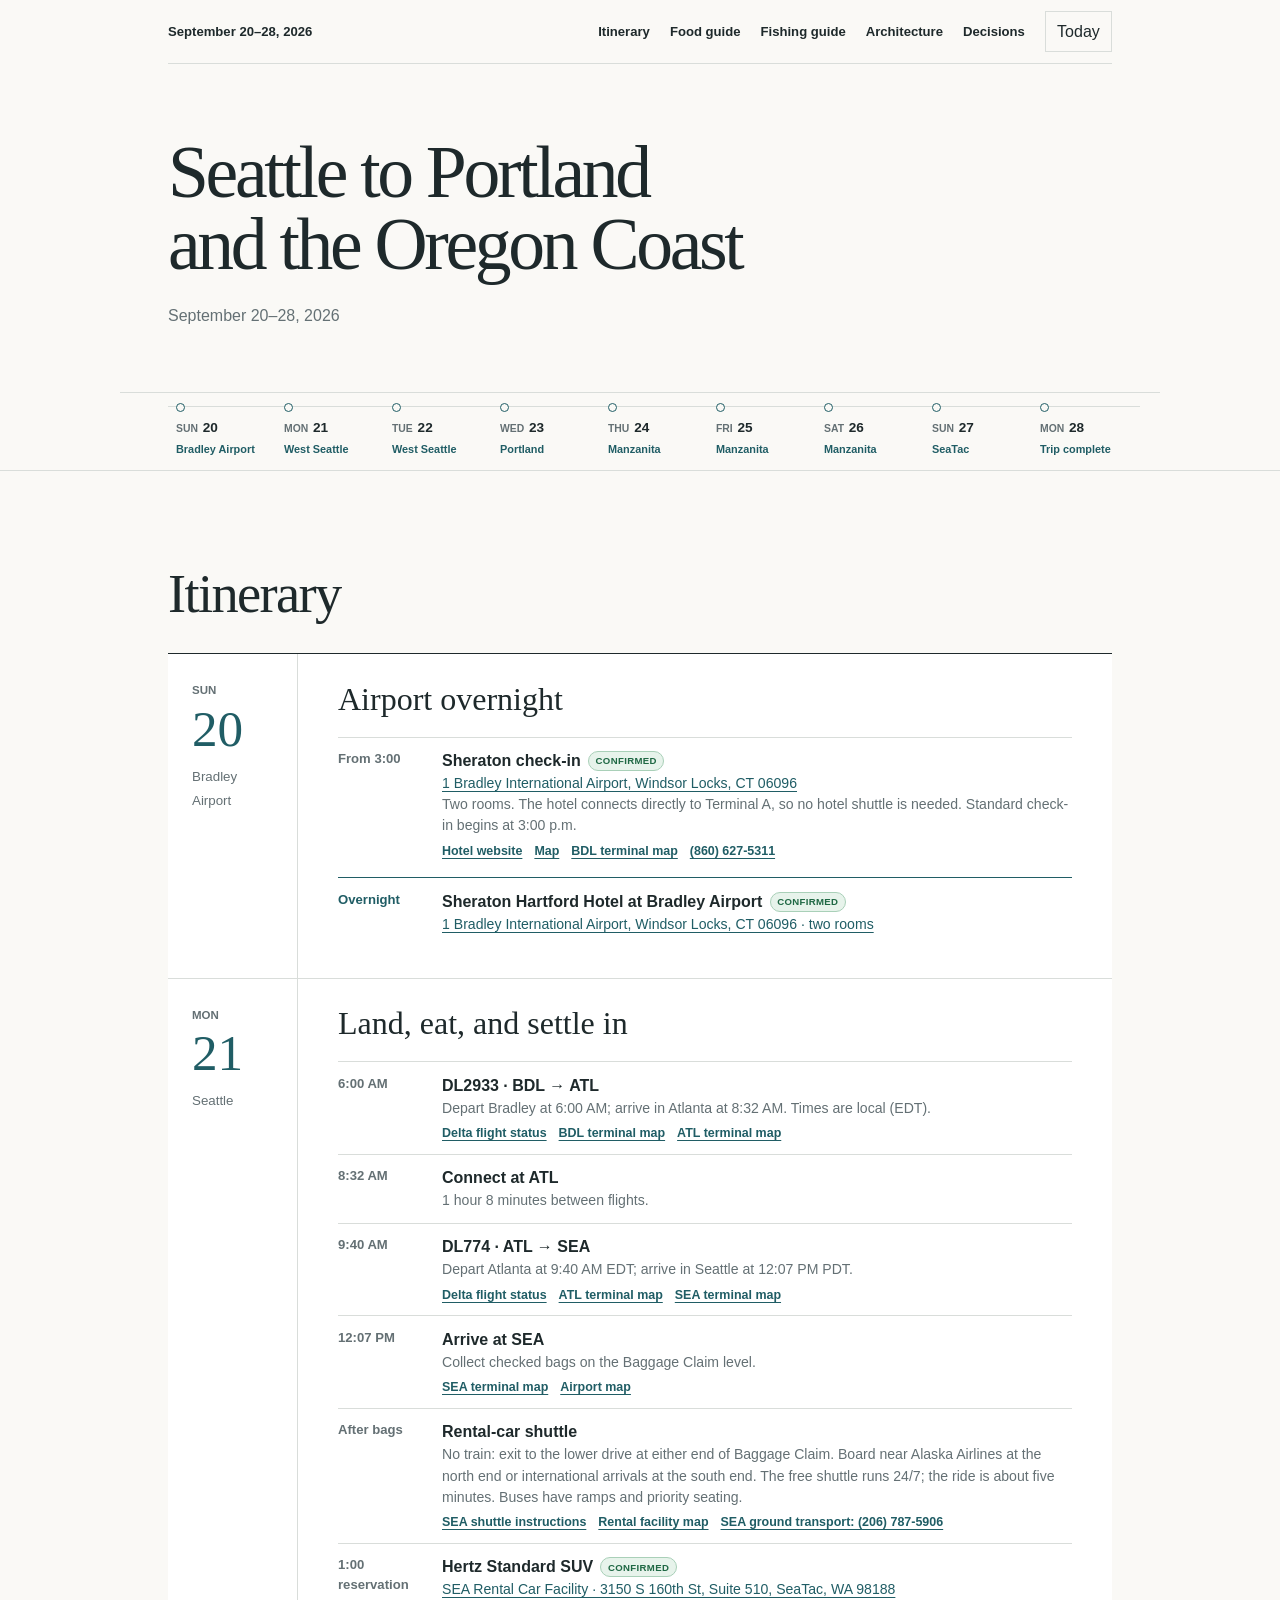
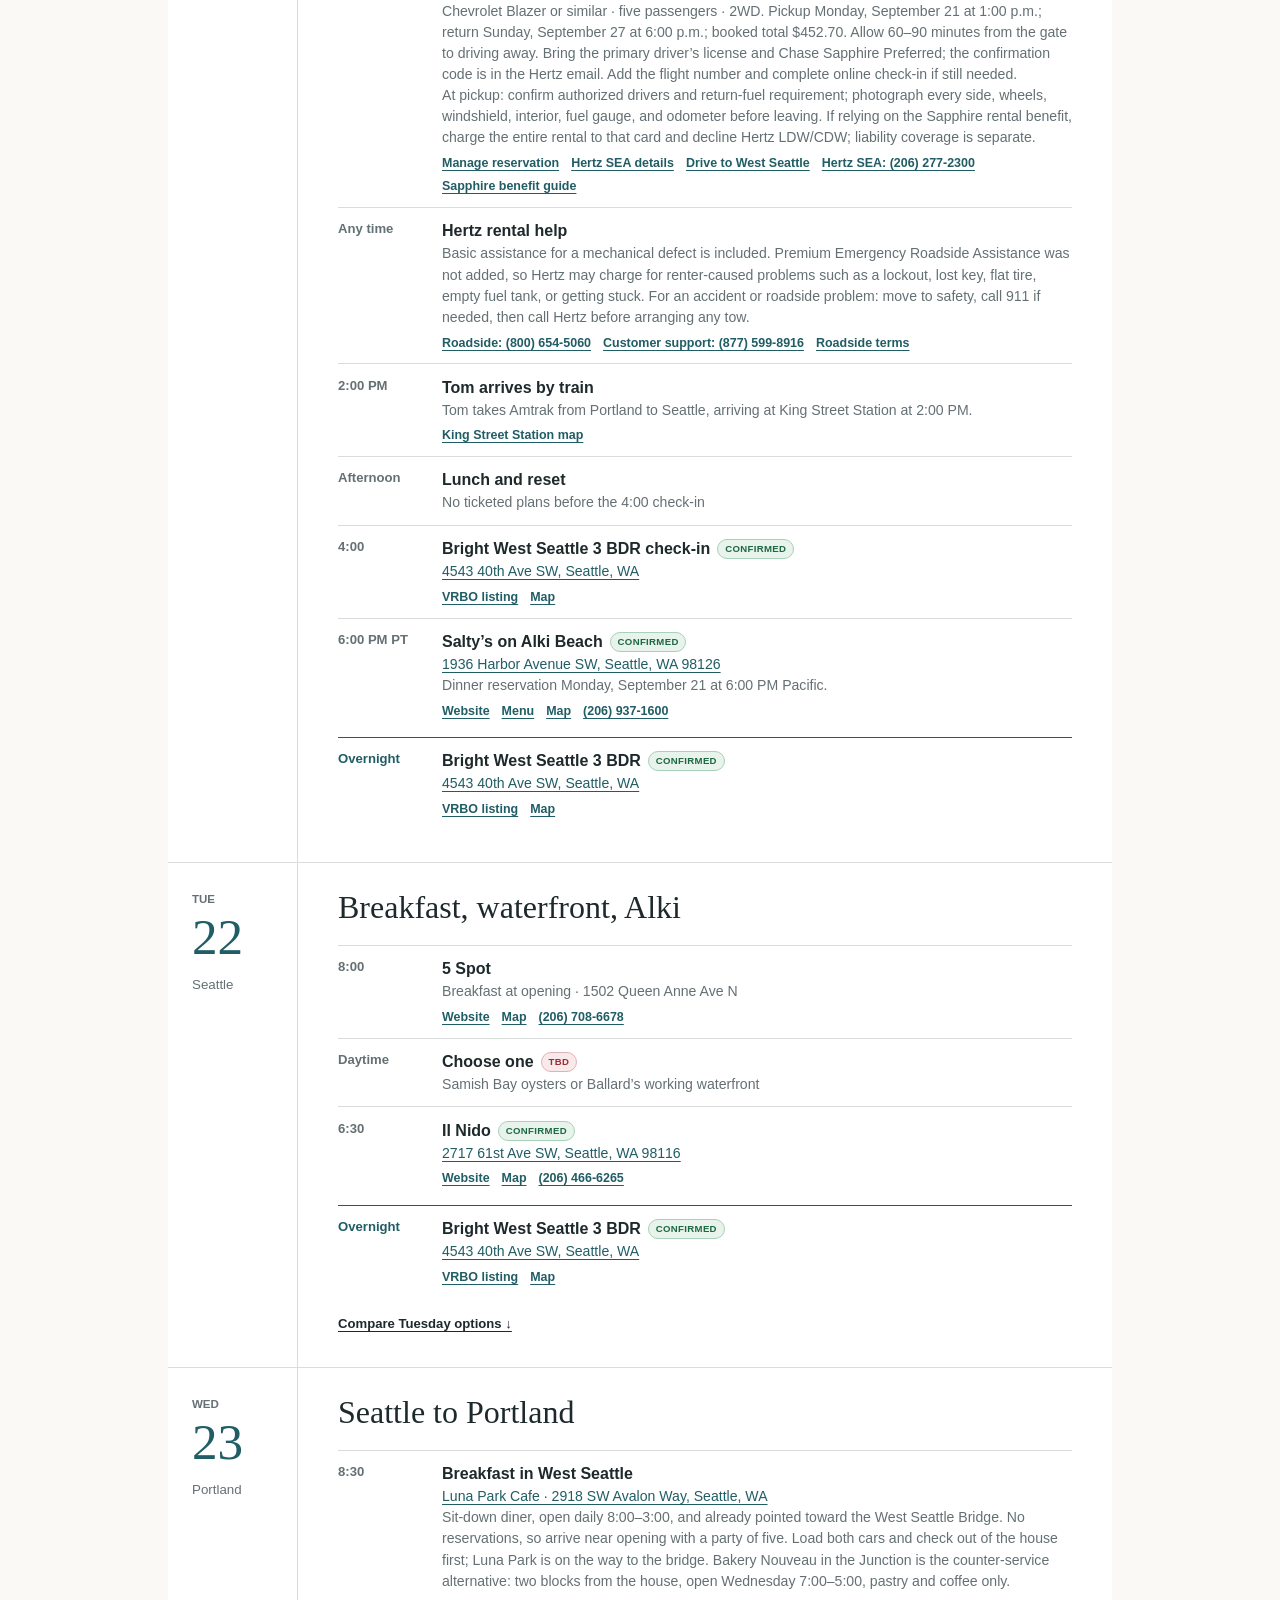
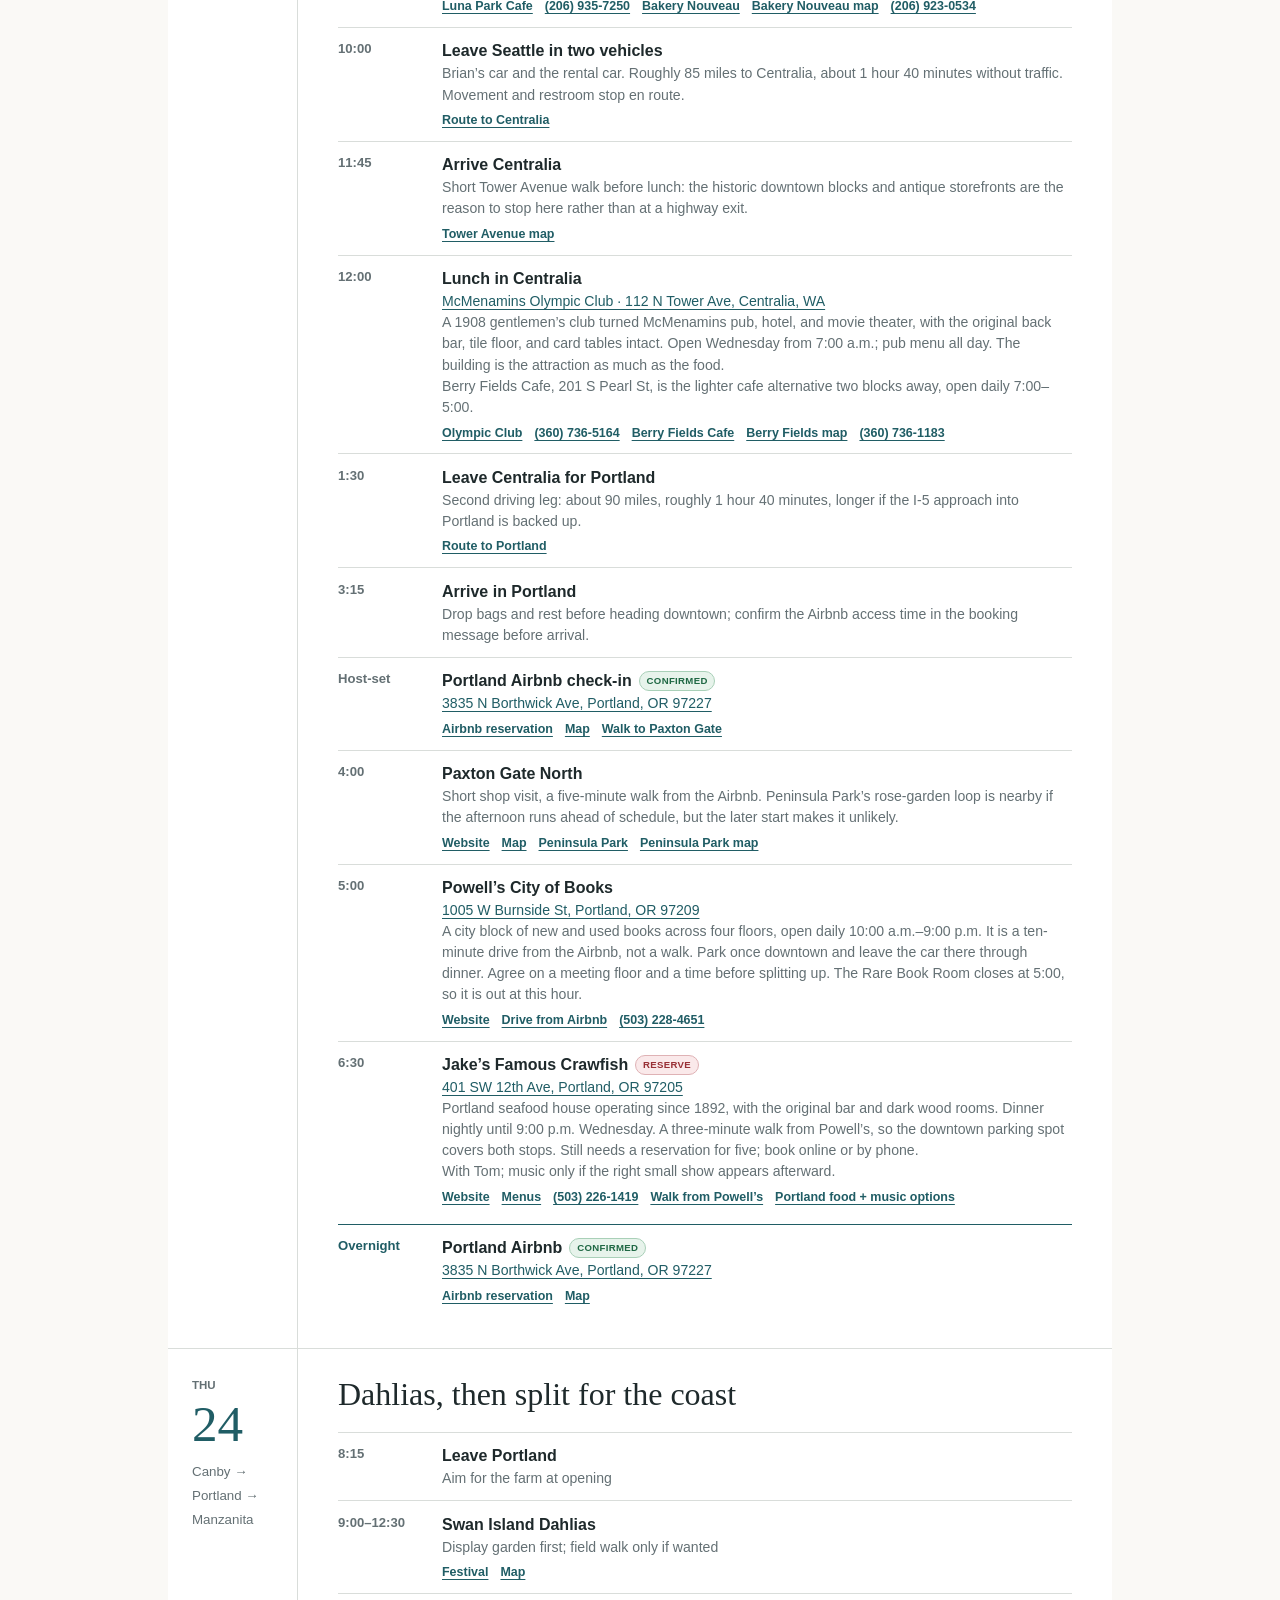
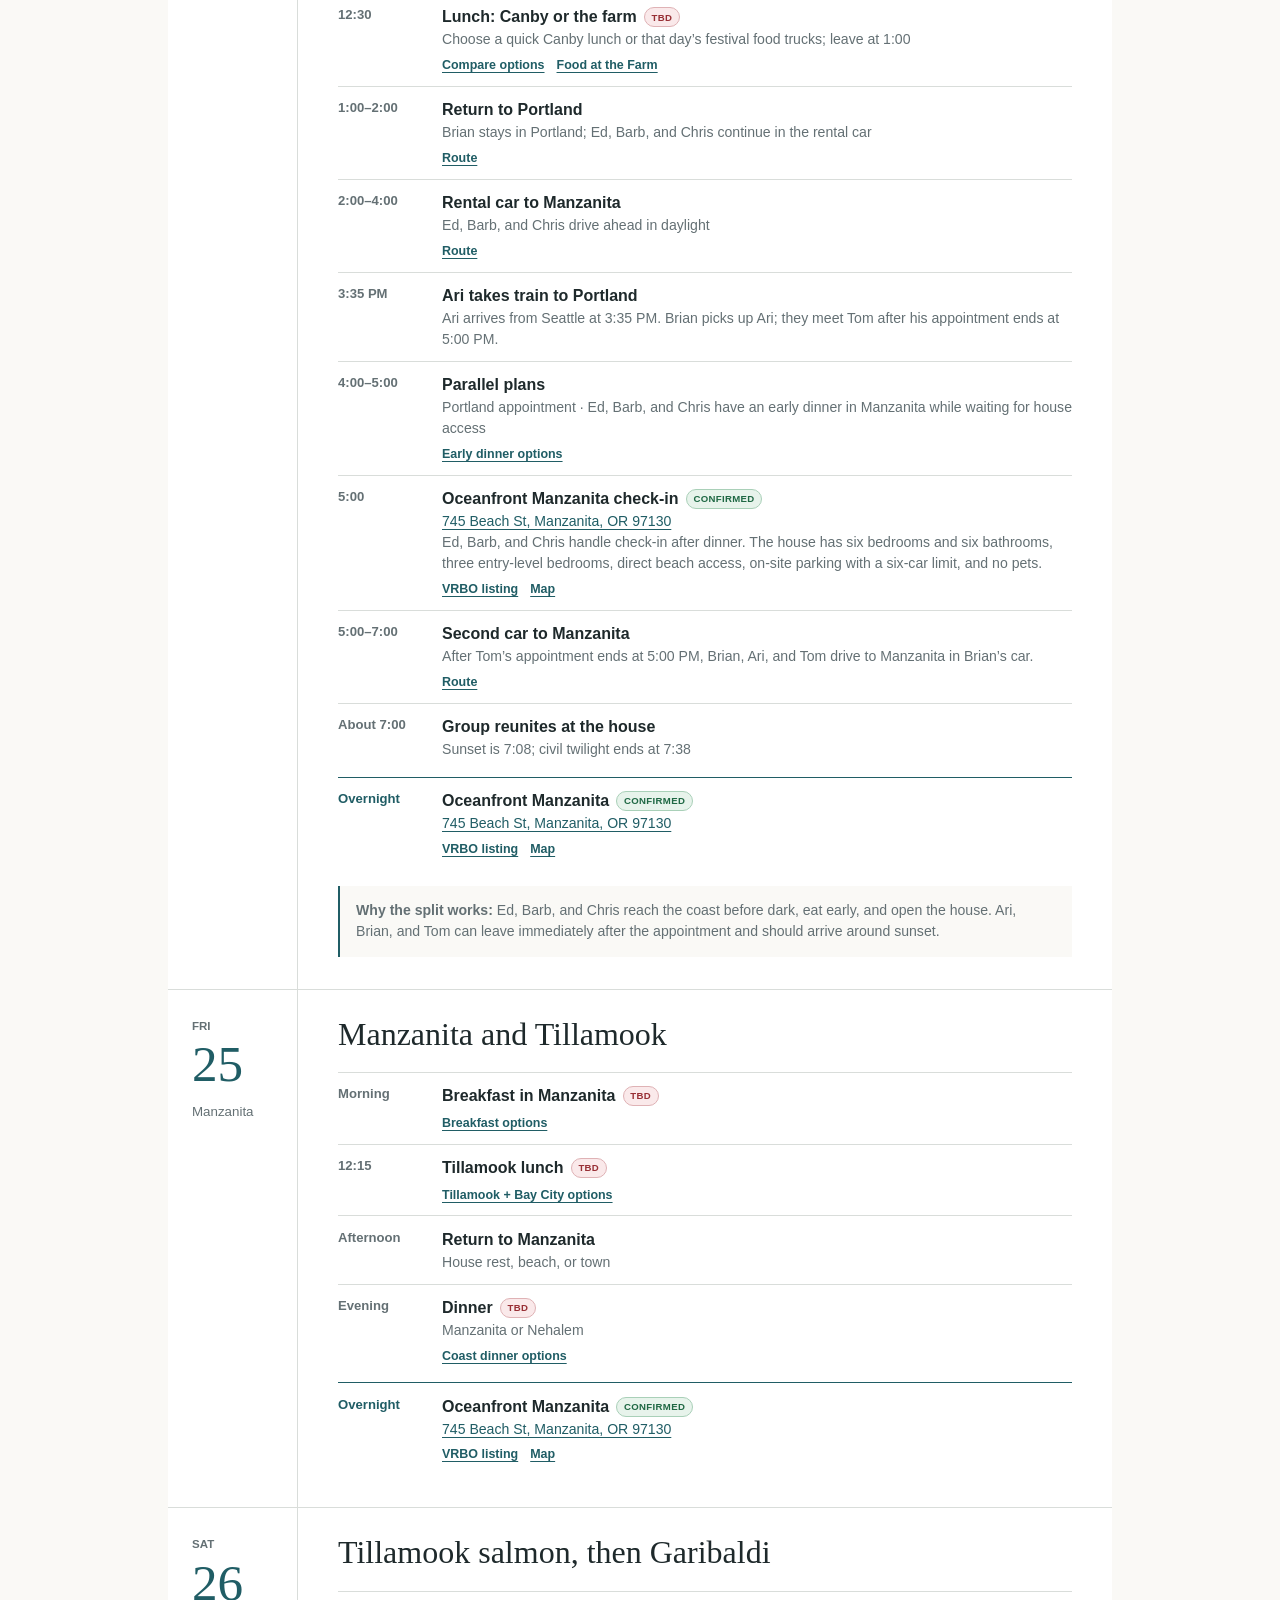
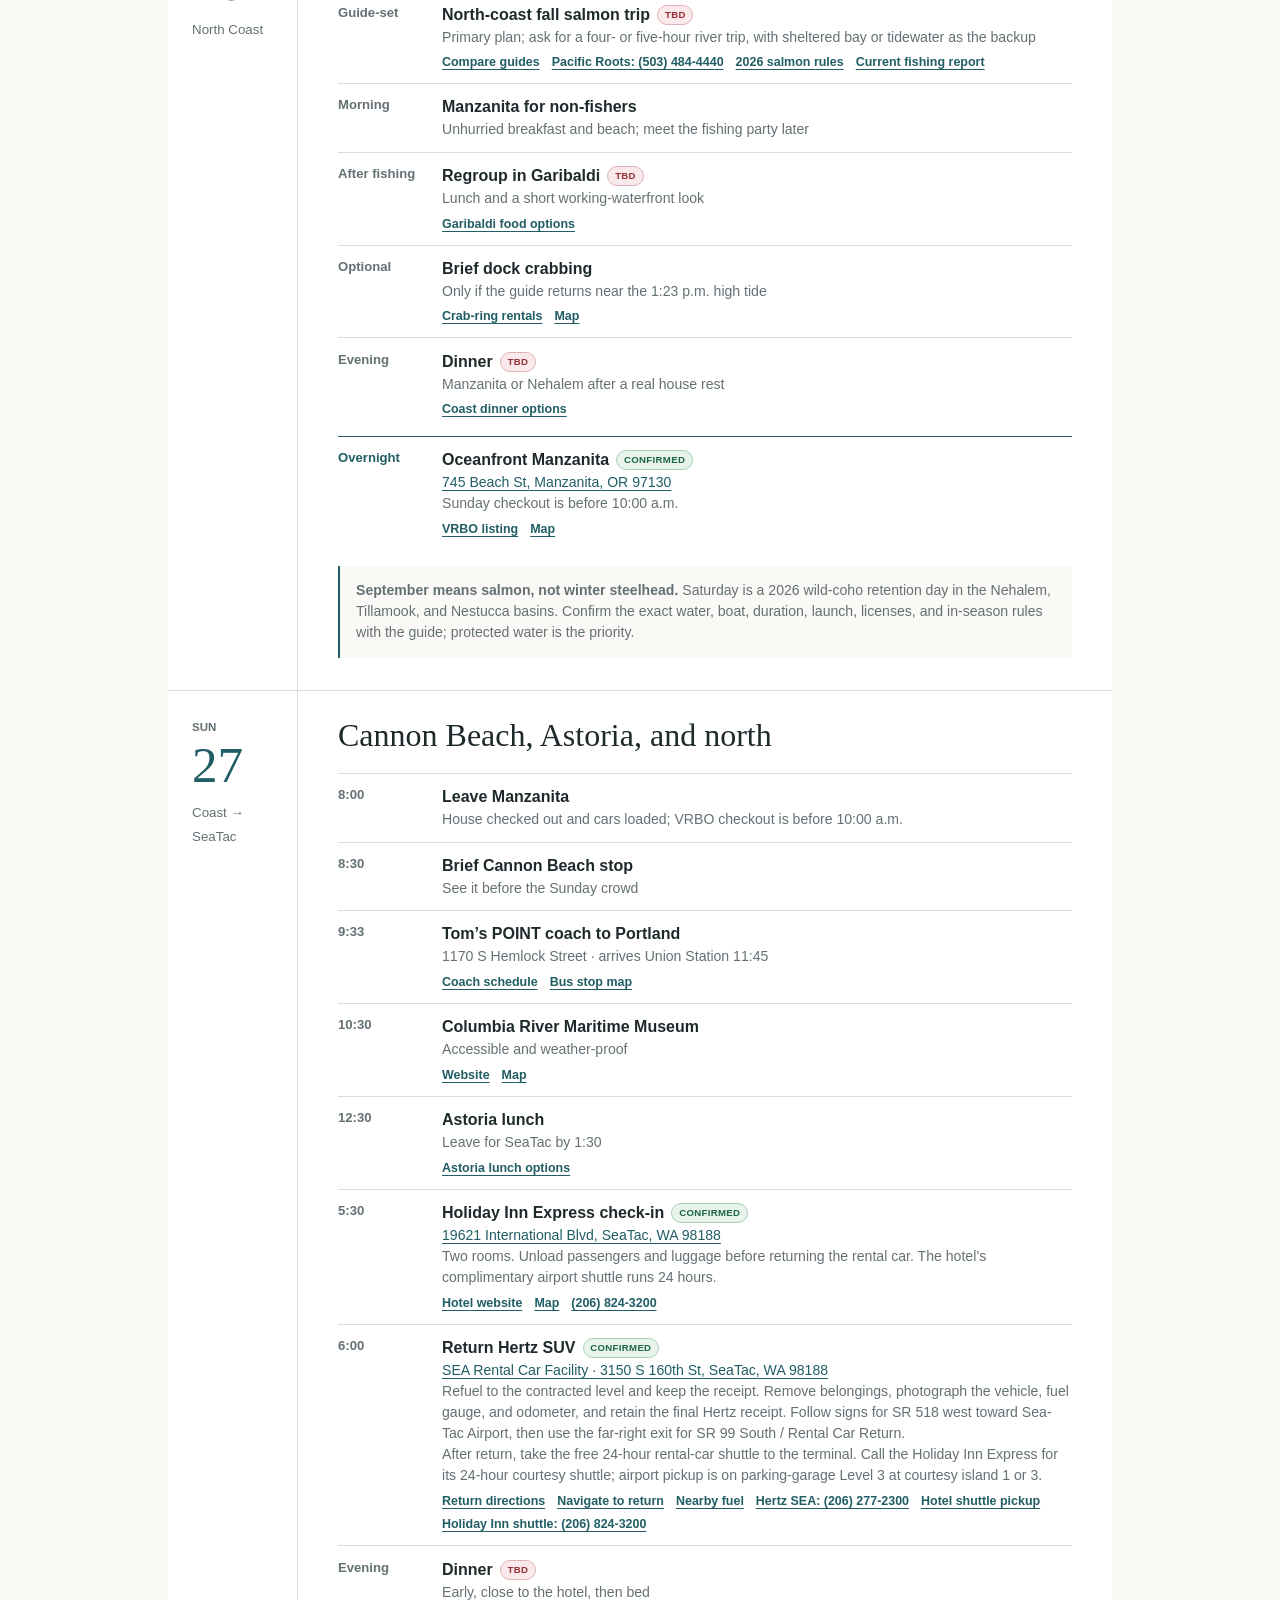
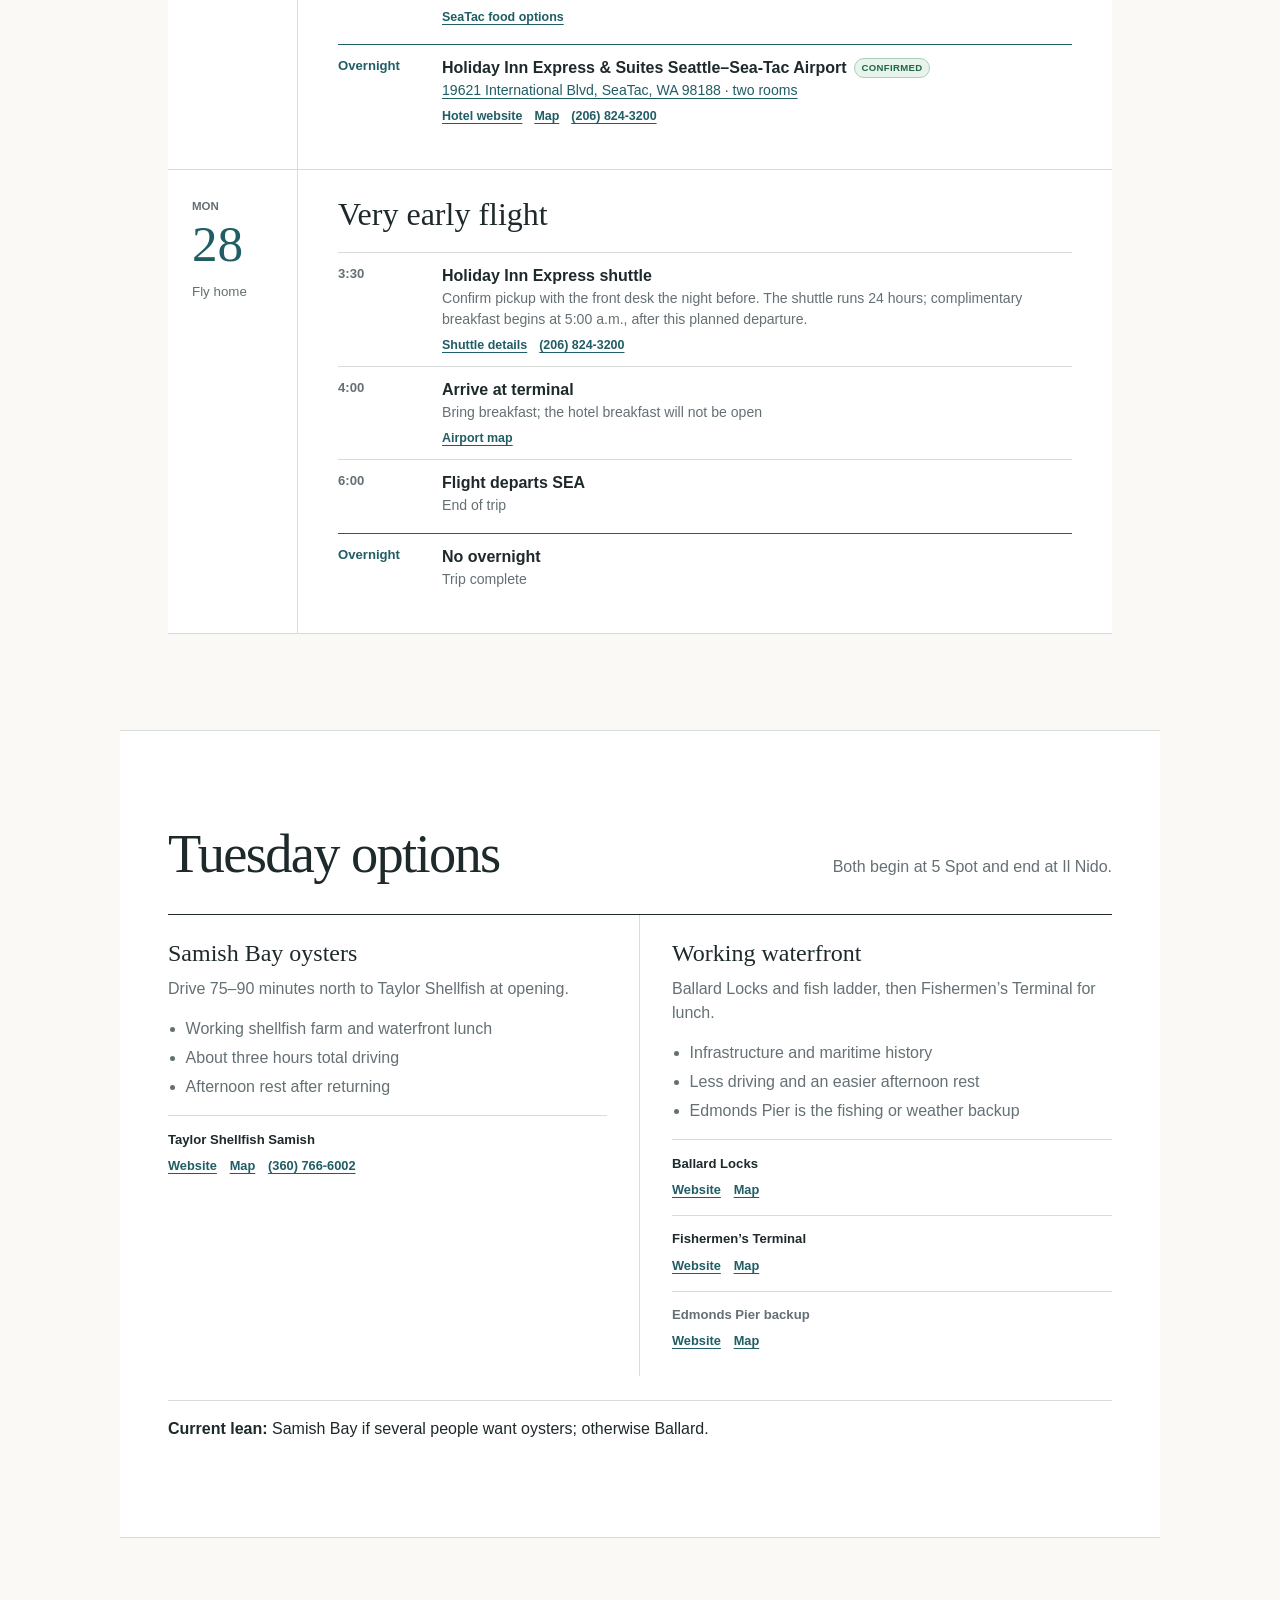
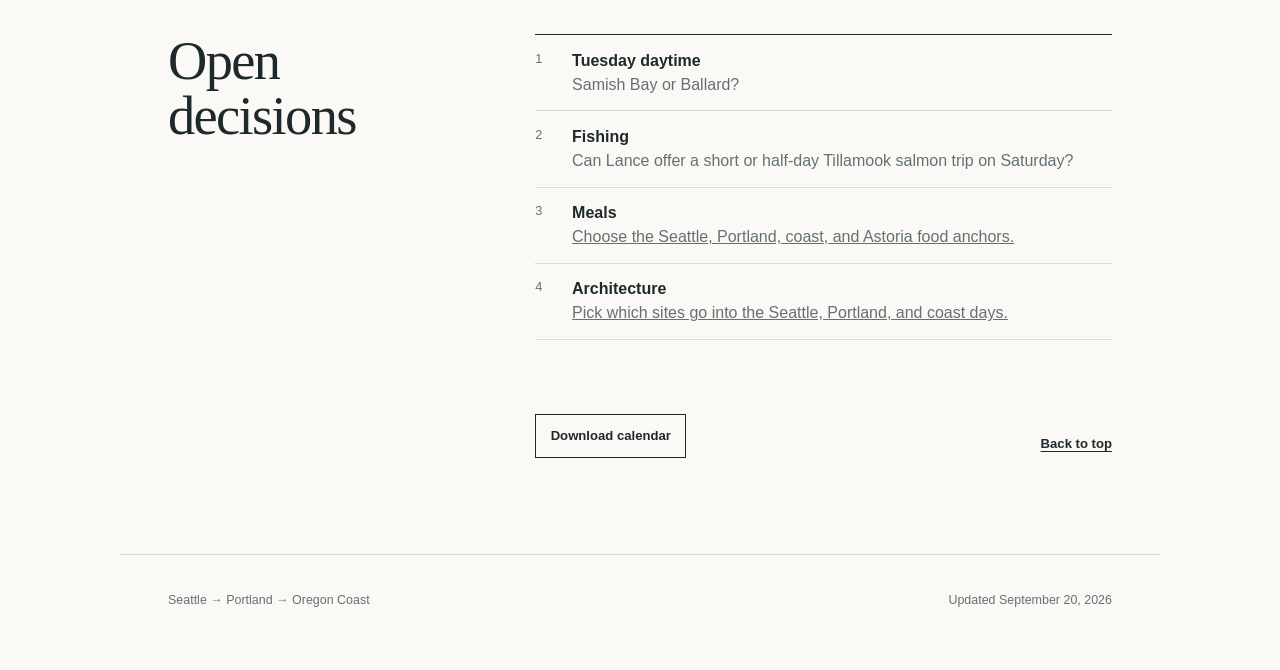
==== commit d5f68c89: "Add architecture field guide New architecture.html covering 23 sites in three sections: Seattle, Por" ====
--- a/index.html
+++ b/index.html
@@ -13,8 +13,8 @@
     <link rel="manifest" href="manifest.webmanifest" />
     <meta name="apple-mobile-web-app-capable" content="yes" />
     <meta name="apple-mobile-web-app-status-bar-style" content="black-translucent" />
-    <link rel="stylesheet" href="styles.css?v=20260902-lodging" />
-    <script src="app.js?v=20260902-lodging" defer></script>
+    <link rel="stylesheet" href="styles.css?v=20260920-arch" />
+    <script src="app.js?v=20260920-arch" defer></script>
   </head>
   <body>
     <a class="skip-link" href="#itinerary">Skip to itinerary</a>
@@ -26,6 +26,7 @@
           <a href="#itinerary">Itinerary</a>
           <a class="food-nav-link" href="food.html" aria-label="Food guide"><span class="guide-label-full">Food guide</span><span class="guide-label-short">Food</span></a>
           <a class="fishing-nav-link" href="fishing.html" aria-label="Fishing guide"><span class="guide-label-full">Fishing guide</span><span class="guide-label-short">Fishing</span></a>
+          <a class="arch-nav-link" href="architecture.html" aria-label="Architecture guide"><span class="guide-label-full">Architecture</span><span class="guide-label-short">Arch</span></a>
           <a href="#decisions">Decisions</a>
           <button class="today-button" id="today-button" type="button">Today</button>
         </div>
@@ -271,6 +272,7 @@
           <li><span>1</span><p><strong>Tuesday daytime</strong>Samish Bay or Ballard?</p></li>
           <li><span>2</span><p><strong>Fishing</strong>Can Lance offer a short or half-day Tillamook salmon trip on Saturday?</p></li>
           <li><span>3</span><p><strong>Meals</strong><a href="food.html">Choose the Seattle, Portland, coast, and Astoria food anchors.</a></p></li>
+          <li><span>4</span><p><strong>Architecture</strong><a href="architecture.html">Pick which sites go into the Seattle, Portland, and coast days.</a></p></li>
         </ol>
         <div class="download-row">
           <a class="button button-dark" href="trip-calendar.ics" download>Download calendar</a>
--- a/styles.css
+++ b/styles.css
@@ -267,7 +267,7 @@
 }
 
 @media (max-width: 720px) {
-  .nav-links a:not(.food-nav-link):not(.fishing-nav-link) { display: none; }
+  .nav-links a:not(.food-nav-link):not(.fishing-nav-link):not(.arch-nav-link) { display: none; }
   .guide-label-full { display: none; }
   .guide-label-short { display: inline; }
   .day-jump { justify-content: flex-start; }
